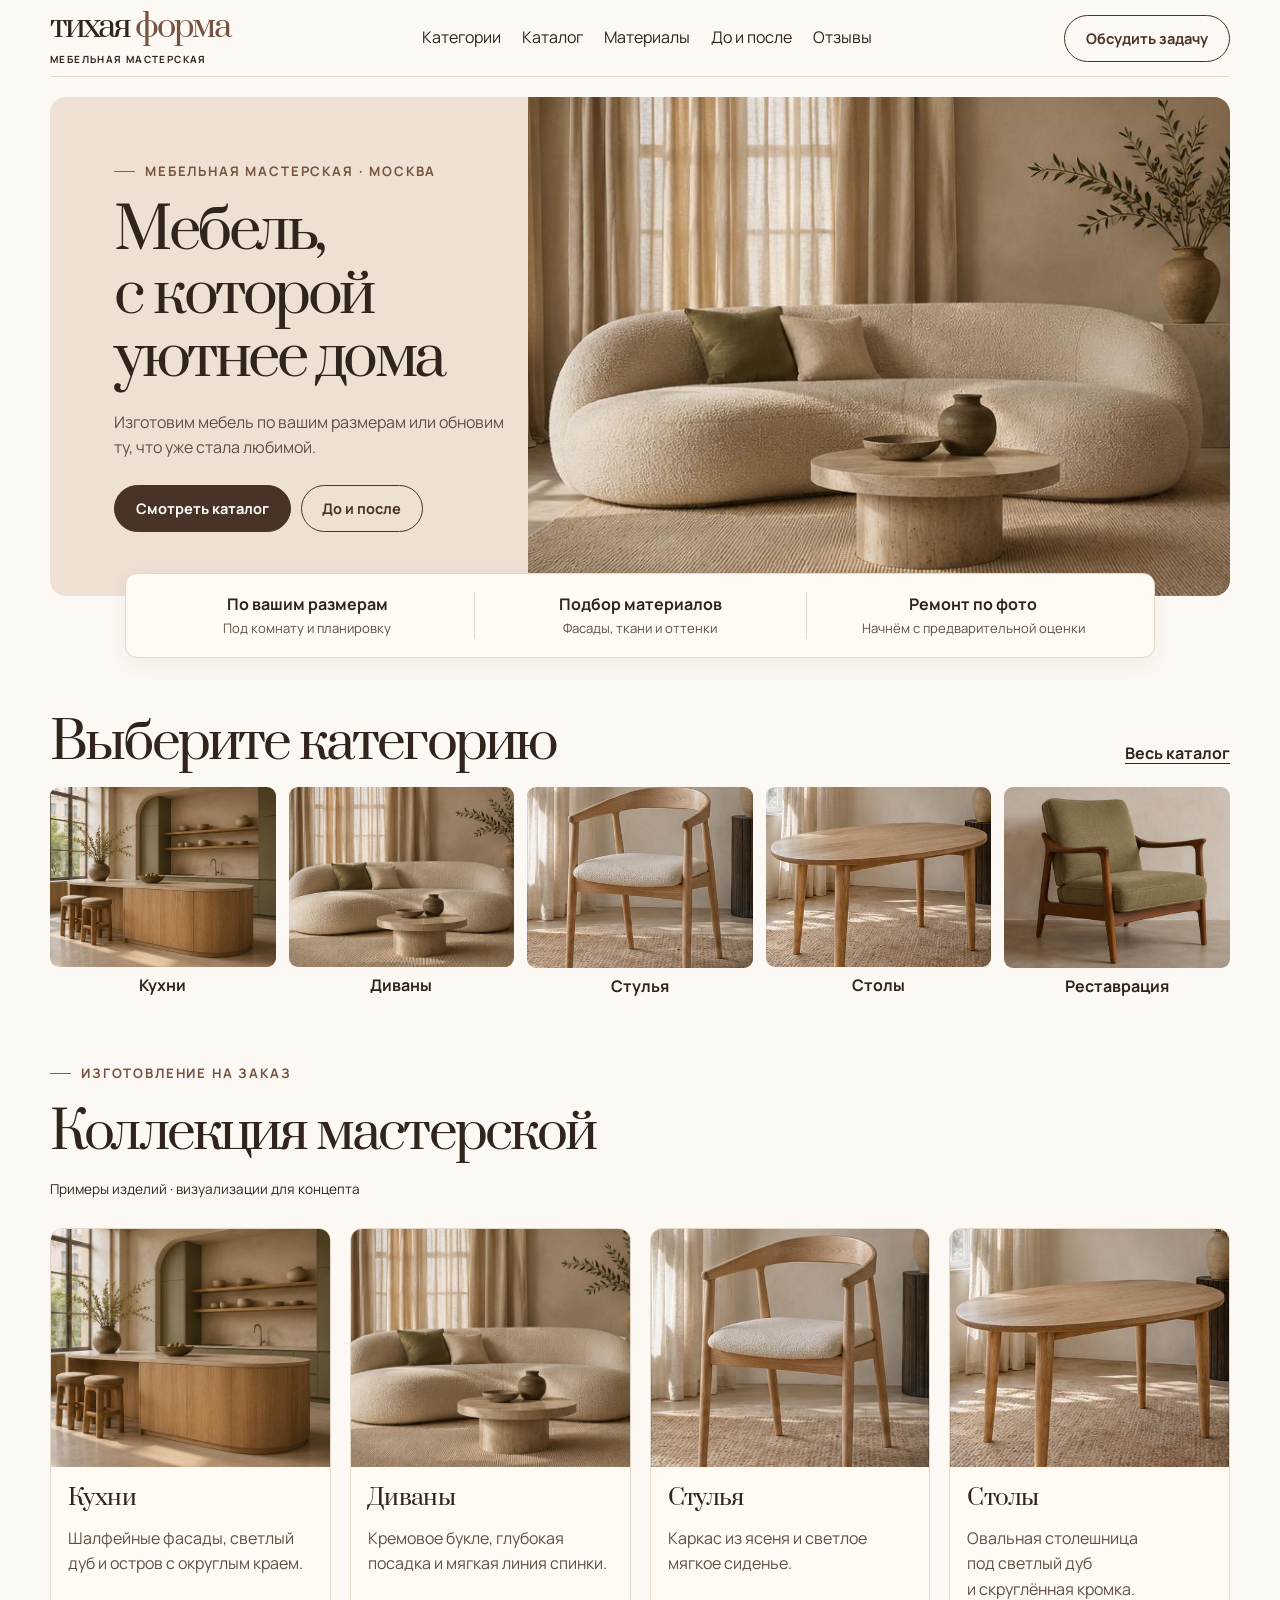
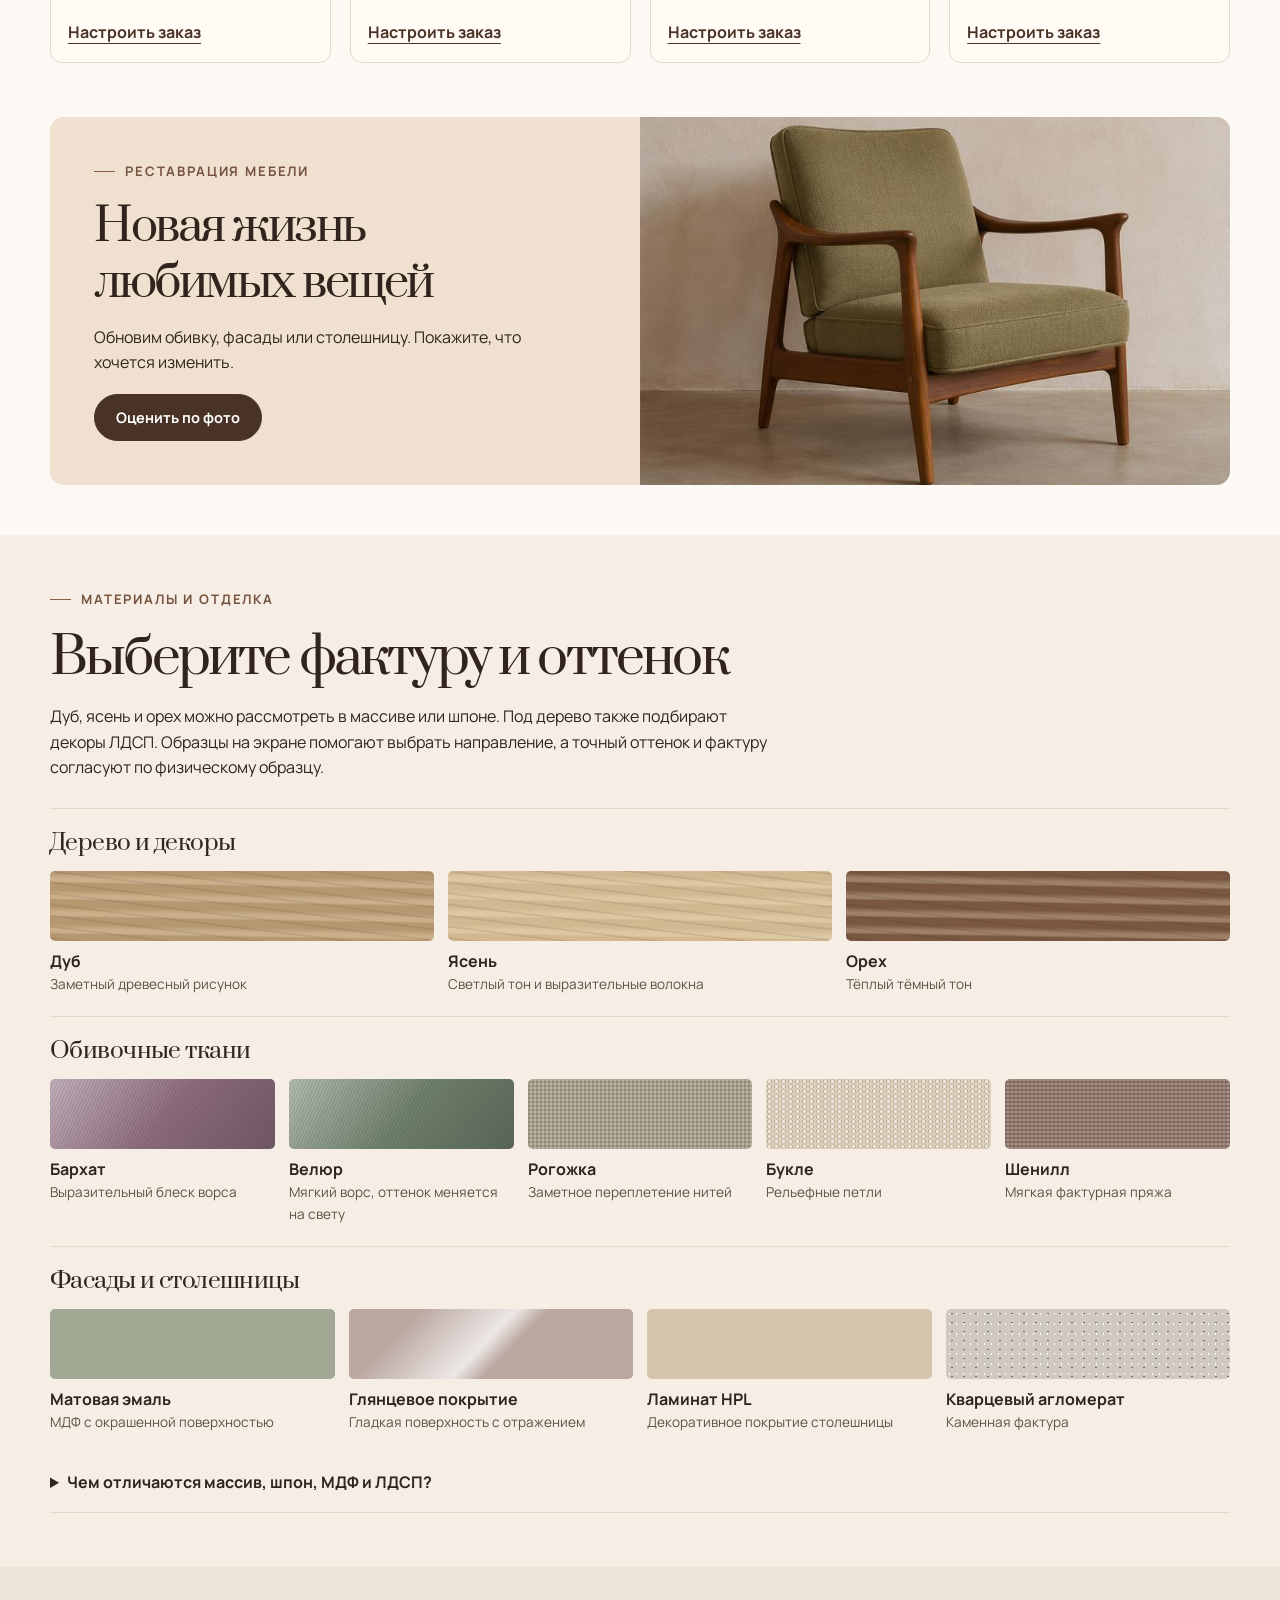
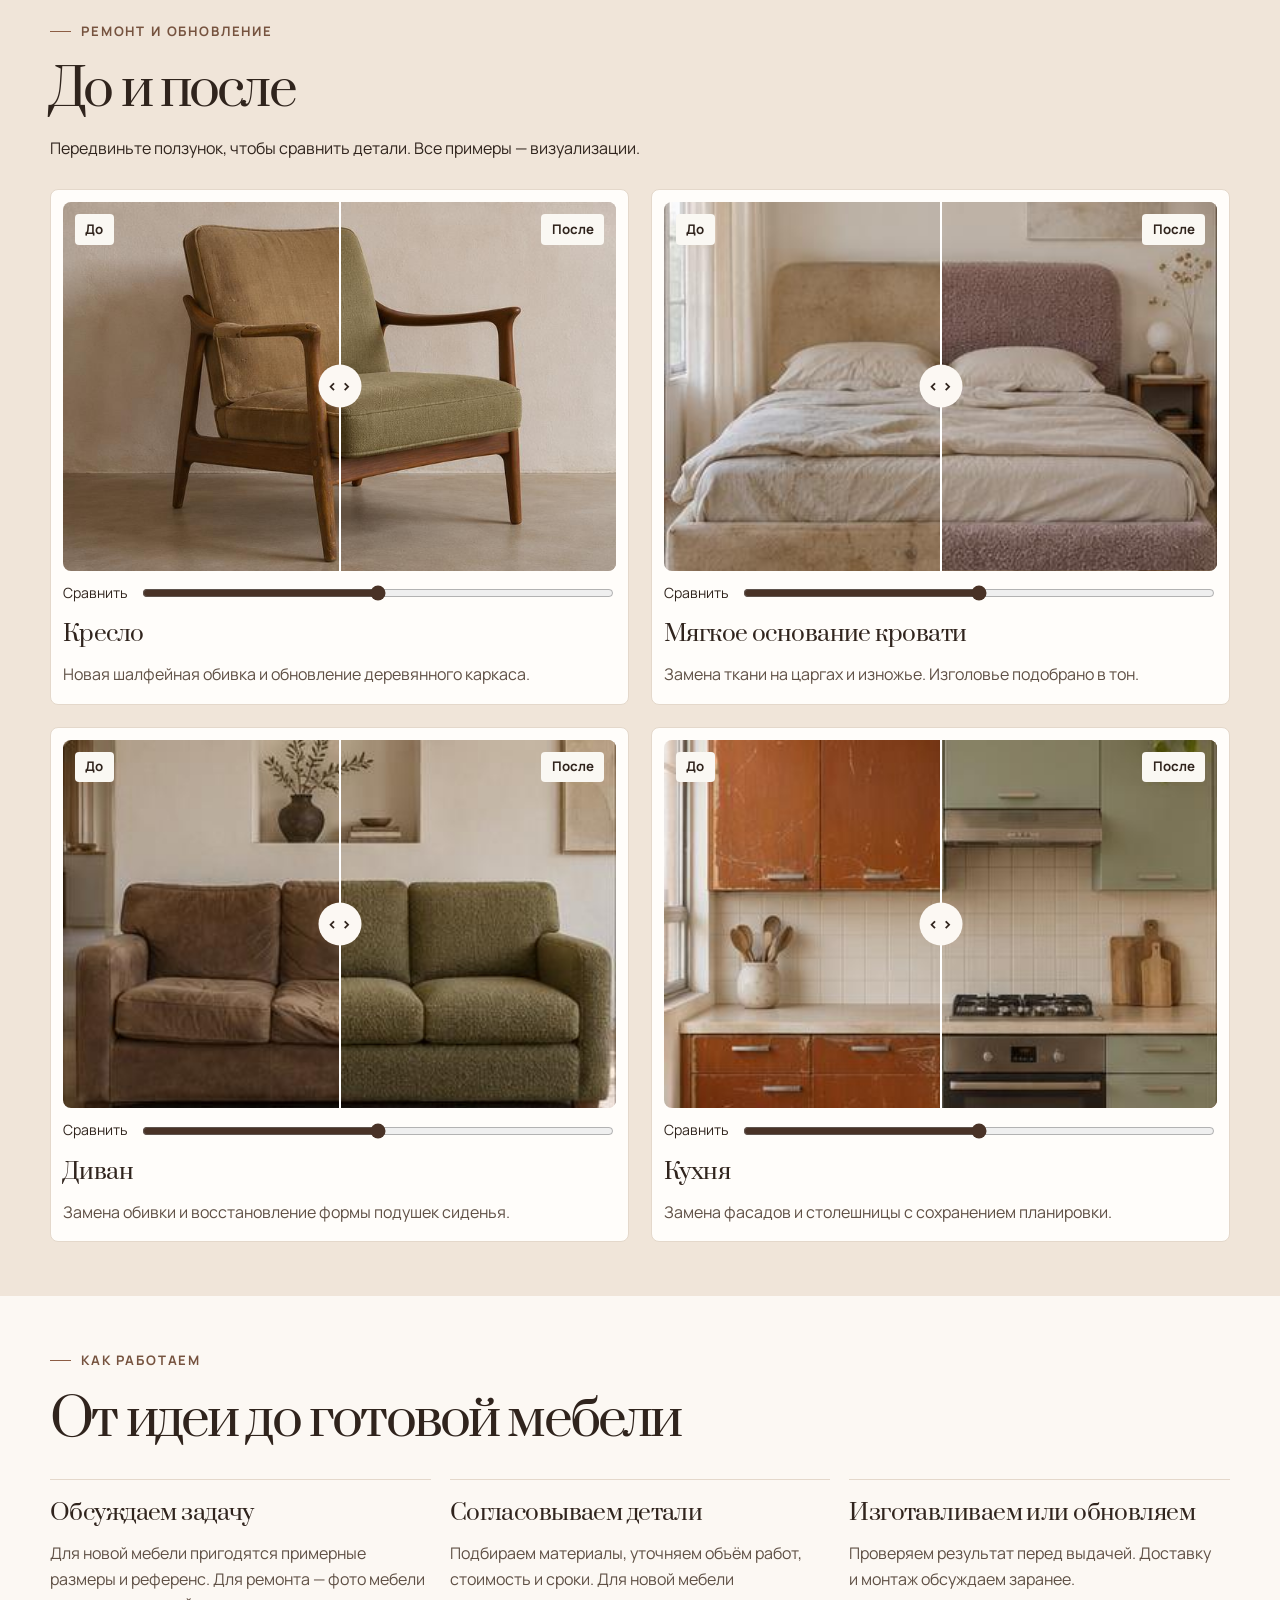
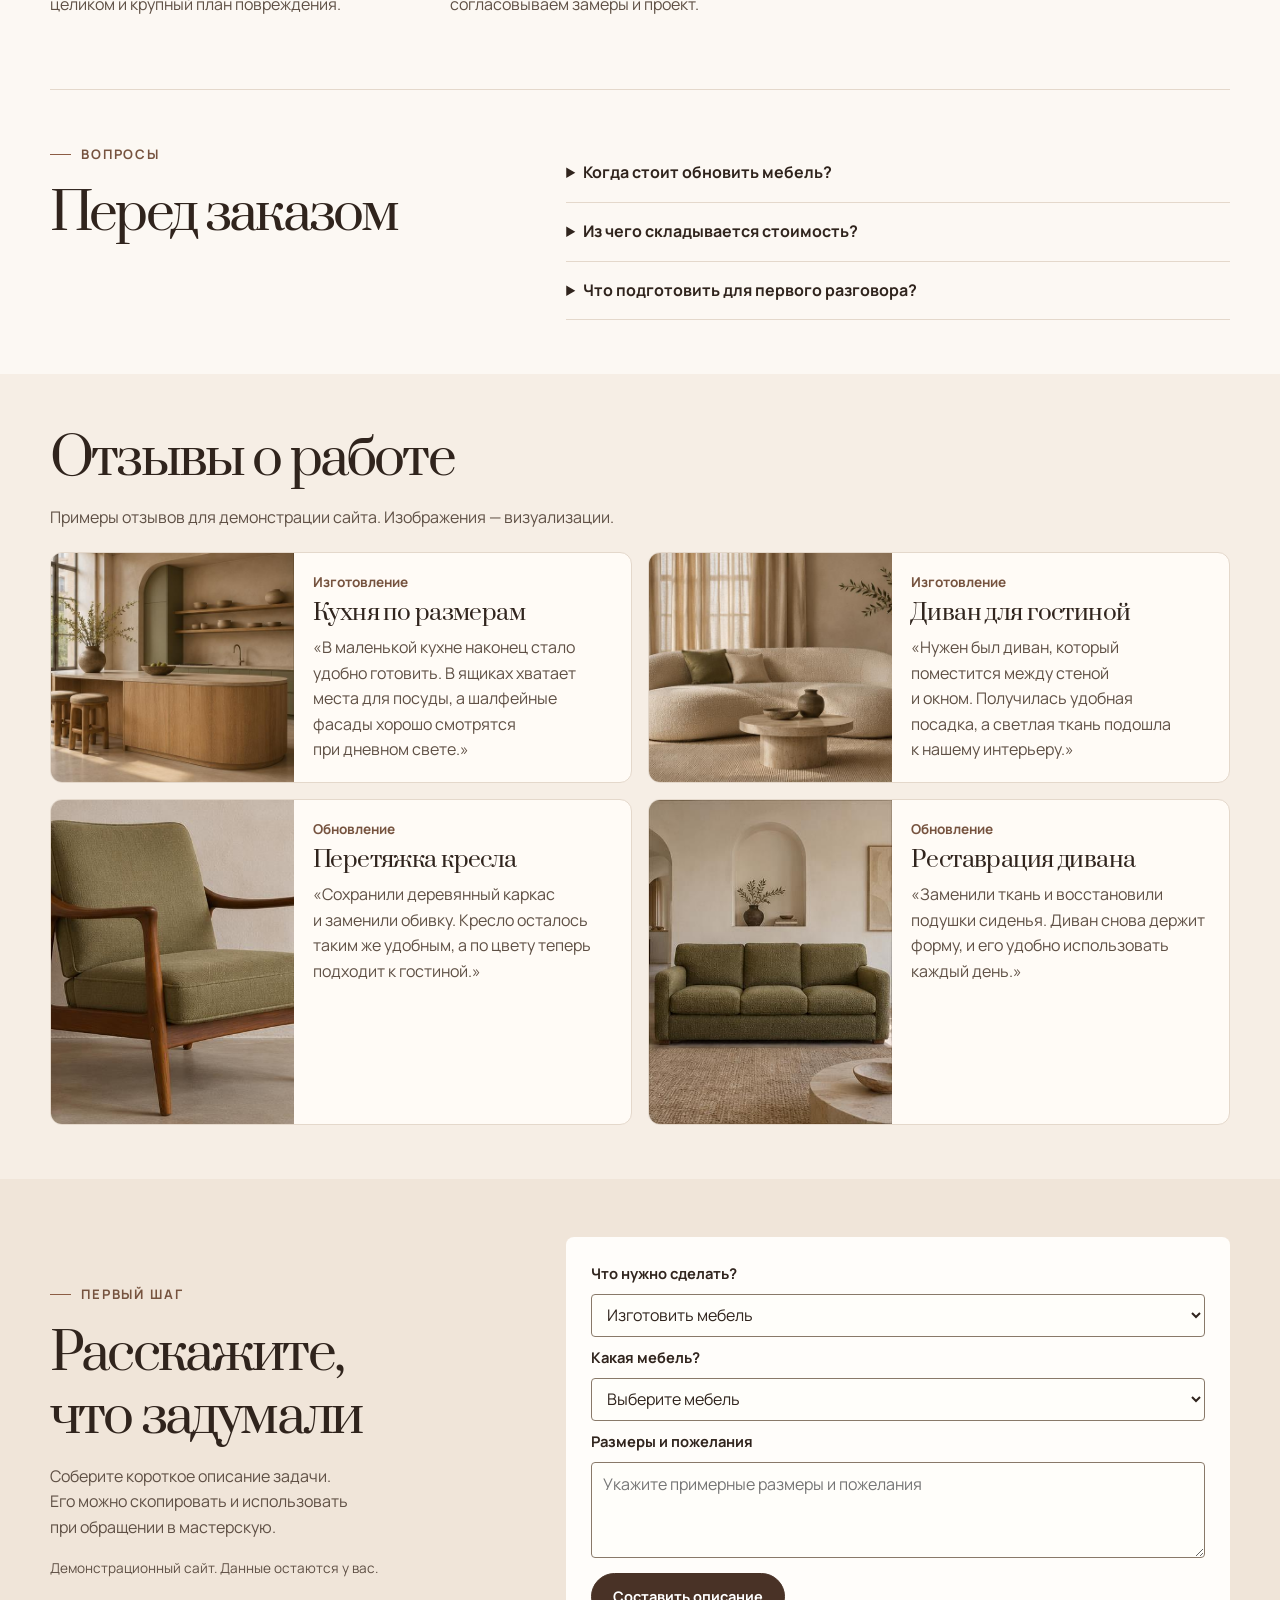
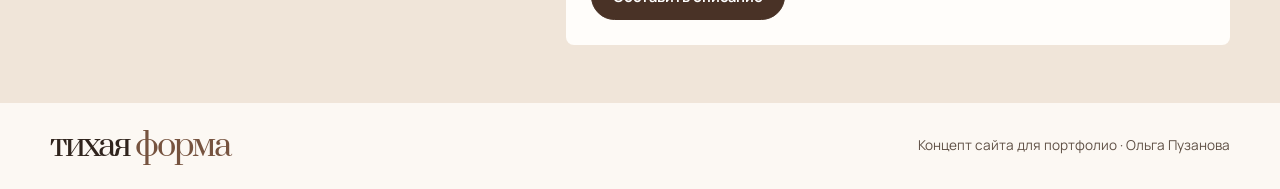
==== tihaya-forma/index.html @ bf354a02 "Добавить сайт «Тихая форма» в портфолио" ====
<!doctype html>
<html lang="ru">
<head><meta charset="utf-8"><meta name="viewport" content="width=device-width,initial-scale=1"><meta name="description" content="Тихая форма — концепт сайта московской мебельной мастерской. Кухни, шкафы и диваны на заказ, ремонт и перетяжка мебели."><title>Тихая форма — каталог мастерской</title><link rel="preconnect" href="https://fonts.googleapis.com"><link rel="preconnect" href="https://fonts.gstatic.com" crossorigin><link href="https://fonts.googleapis.com/css2?family=Manrope:wght@400;500;600;700&family=Prata&display=swap" rel="stylesheet"><style>*{box-sizing:border-box} :root{color-scheme:light;--ink:#252d25;--sub:#50584d;--paper:#faf8f3;--green:#3b513e;--line:#d9dcd2;--serif:Prata,Georgia,serif}html{scroll-behavior:smooth}body{margin:0;background:var(--paper);color:var(--ink);font:16px/1.65 Manrope,Arial,sans-serif}a{color:inherit}p{margin:0 0 1.1rem}h1,h2,h3{margin:0 0 .85rem;font-weight:400;font-family:var(--serif);line-height:1.24}h1{font-size:clamp(2.6rem,5.1vw,5.45rem);letter-spacing:-.07em;line-height:1.12}h1 em{color:#526950;font-style:normal}h2{font-size:clamp(2rem,4vw,3.6rem);letter-spacing:-.055em}h3{font-size:1.42rem;letter-spacing:-.025em}.wrap{width:min(1320px,calc(100% - 112px));margin-inline:auto}.top{min-height:94px;display:flex;align-items:center;justify-content:space-between;gap:24px;border-bottom:1px solid var(--line)}.brand{text-decoration:none;font:2rem/1 var(--serif);letter-spacing:-.075em;white-space:nowrap}.brand span{color:#67795e;margin-left:.17em}.brand small{display:block;letter-spacing:.15em;font:700 .62rem Manrope,sans-serif;letter-spacing:.14em;margin-top:9px}.top nav{display:flex;gap:clamp(16px,3.1vw,47px)}.top nav a{text-decoration:none}.top nav a:hover,.card-body a:hover{color:#687f64}.btn{display:inline-flex;justify-content:center;align-items:center;padding:.76rem 1.3rem;min-height:47px;border:1px solid var(--green);border-radius:5px;font:700 .91rem Manrope,Arial,sans-serif;text-decoration:none;cursor:pointer;transition:background .2s,color .2s}.btn.primary{background:var(--green);color:white}.btn.primary:hover{background:#2e4131}.btn.outline{background:transparent;color:var(--green)}.btn.outline:hover{background:#e2e9df}.hero{display:grid;grid-template-columns:1fr 1.08fr;align-items:center;gap:36px;padding-block:40px 0}.hero-copy{padding-block:25px}.eyebrow{font-size:.82rem;font-weight:700;text-transform:uppercase;letter-spacing:.14em;color:#4d654e;display:flex;align-items:center;gap:10px;margin-bottom:1.1rem}.eyebrow i{display:inline-block;width:21px;height:1px;background:#668063}.intro{max-width:415px;font-size:1.08rem;color:var(--sub);margin:1.5rem 0 1.8rem}.actions{display:flex;gap:10px;flex-wrap:wrap}.photo{background-size:cover;background-position:center;background-color:#d7d8c9}.kitchen{background-image:url(./photo-1.jpg)}.sofa{background-image:url(./photo-2.jpg)}.before{background-image:url(./photo-3.jpg)}.after{background-image:url(./photo-4.jpg)}.hero-image{min-height:clamp(370px,40vw,550px);border-radius:9px;position:relative;background-position:55% center}.hero-image span{position:absolute;bottom:18px;left:18px;background:#faf8f0;color:#414b3f;padding:.48rem .75rem;border-radius:3px;font-size:.68rem;font-weight:700;letter-spacing:.15em}.hero-image b{padding-inline:.25rem}.section{padding-block:75px}.section-title{margin-bottom:27px}.cards,.steps{display:grid;grid-template-columns:repeat(3,1fr);gap:19px}.cards article{overflow:hidden;border-radius:7px;background:#fffdfa;border:1px solid #e3e3da;display:flex;flex-direction:column}.cards .photo{aspect-ratio:1.65}.card-body{padding:23px;flex:1;display:flex;flex-direction:column}.card-body a{margin-top:auto;color:var(--green);font-weight:700;text-underline-offset:5px}.card-body p,.steps p,.feature p,.faq details p{color:var(--sub)}.showcase{background:#e8ede3}.feature{display:grid;grid-template-columns:.82fr 1.18fr;gap:55px;align-items:center;padding-block:58px}.feature p{max-width:440px}.muted{font-size:.85rem}.comparison{aspect-ratio:1.5;position:relative;overflow:hidden;border-radius:8px;--pos:50%}.comparison .photo{position:absolute;inset:0}.comparison .after{clip-path:inset(0 0 0 var(--pos))}.divider{position:absolute;top:0;bottom:0;left:var(--pos);width:2px;background:#fff;transform:translateX(-50%);pointer-events:none}.divider b{position:absolute;top:50%;left:50%;transform:translate(-50%,-50%);background:var(--paper);border-radius:99px;width:43px;height:43px;display:grid;place-items:center;font-size:1.05rem}.tag{position:absolute;top:12px;border-radius:4px;padding:.3rem .65rem;background:#faf8f3;font-size:.83rem;font-weight:700}.first{left:12px}.last{right:12px}figure{margin:0}figcaption{display:flex;gap:12px;align-items:center;padding-top:.7rem;font-size:.88rem}figcaption input{flex:1;min-width:0;accent-color:var(--green)}.steps article{border-top:1px solid var(--line);padding-top:19px}.faq{border-top:1px solid var(--line);display:grid;grid-template-columns:.82fr 1.18fr;gap:55px}details{border-bottom:1px solid var(--line);padding:1rem 0}summary{cursor:pointer;font-weight:700}details p{margin:.75rem 0 0}.brief{background:#e8ede3}form{background:#fffdfa;border-radius:8px;padding:25px;display:grid;gap:.53rem}form label{display:block;font-size:.92rem;font-weight:700}form input,form select,form textarea{width:100%;font:inherit;border:1px solid #abb6aa;background:#fffefa;color:var(--ink);border-radius:4px;padding:.55rem .7rem}form input[type=file]{padding:.42rem}form textarea{resize:vertical}form button{justify-self:start;margin-top:.4rem}form small{display:block;margin-top:.35rem}.status{margin:0}.status:empty{display:none}footer{display:flex;justify-content:space-between;align-items:center;gap:16px;padding-block:27px}footer p{margin:0;color:var(--sub);font-size:.85rem}:focus-visible{outline:2px solid #344937;outline-offset:4px}
@media(max-width:1050px){.wrap{width:calc(100% - 64px)}.hero{gap:24px}.feature,.faq{gap:32px}.card-body{padding:17px}}@media(max-width:760px){.wrap{width:calc(100% - 36px)}.top{min-height:70px;gap:8px}.top nav{display:none}.brand{font-size:1.7rem}.top .btn{padding:.55rem .7rem;font-size:.79rem}.hero,.feature,.faq{grid-template-columns:1fr;gap:20px}.hero{padding-top:15px}.hero-copy{padding-bottom:0}.hero-image{min-height:0;aspect-ratio:1.34}.section{padding-block:48px}.feature{padding-block:36px}.cards,.steps{grid-template-columns:1fr}.cards .photo{aspect-ratio:1.9}.card-body{padding:19px}footer{align-items:flex-start;flex-direction:column}}@media(prefers-reduced-motion:reduce){html{scroll-behavior:auto}.btn{transition:none}}

 .project-cards{grid-template-columns:repeat(4,minmax(0,1fr))}.project-cards img{display:block;width:100%;aspect-ratio:1.35;object-fit:cover;background:#d7d8c9}.material-band{background:#f0ece4}.material-band .section-title>p:last-child,.review-band .wrap>p:not(.eyebrow){max-width:720px}.material-group{border-top:1px solid var(--line);padding-block:20px}.samples{display:grid;grid-template-columns:repeat(auto-fit,minmax(132px,1fr));gap:14px}.samples strong,.samples small{display:block}.samples small{color:var(--sub);font-size:.85rem}.swatch{display:block;min-height:70px;margin-bottom:8px;border-radius:5px;background-color:var(--sample)}.swatch.wood{background-image:repeating-linear-gradient(7deg,transparent 0 2px,#3e211b22 3px,transparent 5px 11px),repeating-linear-gradient(1deg,transparent 0 7px,#fff2d544 9px 12px,transparent 17px)}.swatch.fabric{background-image:repeating-linear-gradient(115deg,transparent 0 1px,#1112 2px,transparent 3px),linear-gradient(130deg,#fff7,transparent 52%,#2224)}.swatch.fabric.swatch-2,.swatch.fabric.swatch-4{background-image:repeating-linear-gradient(0deg,#fff3 0 2px,transparent 2px 4px),repeating-linear-gradient(90deg,#2223 0 2px,transparent 2px 4px)}.swatch.fabric.swatch-3{background-image:radial-gradient(ellipse at center,#fff8 30%,#65483255 45%,transparent 65%);background-size:7px 5px}.swatch.surface.swatch-1{background-image:linear-gradient(134deg,transparent 20%,#fffb 48%,transparent 57%)}.swatch.surface.swatch-3{background-image:radial-gradient(#726e64 8%,transparent 12%),radial-gradient(#fff 10%,transparent 16%);background-size:12px 9px,7px 10px}.restoration-grid,.review-grid,.options-grid{display:grid;grid-template-columns:repeat(2,minmax(0,1fr));gap:22px}.restoration{background:#fffdfa;border:1px solid var(--line);padding:12px;border-radius:8px}.restoration h3{margin-top:1rem}.restoration p{margin-bottom:.25rem;color:var(--sub)}.comparison img{position:absolute;inset:0;width:100%;height:100%;object-fit:cover;background:none}.review-band{background:#f5efe9}.review-grid article{border-top:1px solid var(--line);padding-top:15px}fieldset{border:1px solid var(--line);border-radius:5px;margin:4px 0;min-width:0}fieldset legend{padding-inline:4px;font-weight:700}.options-grid{gap:.6rem}.options-grid div{min-width:0}.top nav{gap:clamp(10px,1.65vw,24px);flex-wrap:wrap}@media(max-width:1050px){.project-cards{grid-template-columns:repeat(2,minmax(0,1fr))}}@media(max-width:760px){.restoration-grid,.review-grid{grid-template-columns:1fr}.project-cards{gap:10px}.project-cards .card-body{padding:12px}.project-cards h3{font-size:1.18rem}}@media(max-width:440px){.options-grid{grid-template-columns:1fr}}

/* Readability and layout at narrow widths and high zoom. */
body { font-size: 1rem; line-height: 1.6; overflow-wrap: anywhere; }
h1, h2, h3 { text-wrap: balance; }
p { max-inline-size: 67ch; text-wrap: pretty; }
.card-body a { text-decoration-thickness: from-font; }
form input, form select, form textarea { font-size: max(1rem, 16px); min-inline-size: 0; }
form { grid-template-columns: minmax(0, 1fr); }
figcaption input { font-variant-numeric: tabular-nums; }
.eyebrow i { flex: 0 0 21px; }
@media (max-width: 760px) {
  .top { flex-wrap: wrap; padding-block: 12px; }
  .top nav { display: flex; order: 1; width: 100%; column-gap: 16px; row-gap: 3px; }
  .top nav a { padding-block: 4px; }
  h1 { font-size: clamp(2.15rem, 7.6vw, 2.6rem); }
}
@media (max-width: 400px) {
  .project-cards { grid-template-columns: minmax(0, 1fr); }
}
@media (prefers-reduced-motion: reduce) {
  html { scroll-behavior: auto; }
  .btn { transition: none; }
}

.showroom{--ink:#30241d;--sub:#5f5045;--paper:#fcf8f3;--green:#493226;--line:#e4d8cb}
.showroom .wrap{width:min(1180px,calc(100% - 72px))}
.showroom .top{min-height:77px}
.showroom .brand span,.showroom .eyebrow{color:#76533f}
.showroom .eyebrow i{background:#8c5d44}
.showroom .top nav a:hover,.showroom .card-body a:hover{color:#76533f}
.showroom .btn.primary{border-radius:999px}
.showroom .btn.primary:hover{background:#634434}
.showroom .btn.outline{border-radius:999px}
.showroom .btn.outline:hover{background:#f0e4d7}
.showroom :focus-visible{outline-color:#674635}
.showroom-hero{grid-template-columns:minmax(0,.9fr) minmax(0,1.32fr);gap:0;padding:0;margin-top:20px;background:#eee1d4;border-radius:16px;overflow:hidden}
.showroom-hero .hero-copy{padding:clamp(25px,5vw,68px);padding-right:20px}
.showroom-hero h1{font-size:clamp(2.6rem,4.5vw,4.65rem);letter-spacing:-.06em;line-height:1.11}
.showroom-hero .hero-image{min-height:450px;height:100%;border-radius:0;background-position:center}
.showroom-hero .intro{font-size:1rem;margin-block:1.15rem 1.5rem}
.showroom-perks{position:relative;display:grid;grid-template-columns:repeat(3,minmax(0,1fr));padding:18px 15px;background:#fffaf4;border:1px solid var(--line);border-radius:12px;margin-top:-23px;box-shadow:0 6px 21px #38271e11}
.showroom-perks.wrap{width:min(1030px,calc(100% - 104px))}
.showroom-perks div{text-align:center;padding:0 9px}
.showroom-perks div+div{border-left:1px solid var(--line)}
.showroom-perks strong,.showroom-perks span{display:block}
.showroom-perks span{color:var(--sub);font-size:.82rem}
.showroom .section{padding-block:54px}
.showroom-categories.section{padding-bottom:10px}
.showroom-heading{display:flex;align-items:baseline;justify-content:space-between;gap:12px;flex-wrap:wrap;margin-bottom:12px}
.showroom-heading h2{margin:0}
.showroom-heading a{font-weight:700;text-underline-offset:4px}
.showroom-category-grid{display:grid;grid-template-columns:repeat(5,minmax(0,1fr));gap:13px}
.showroom-category-grid a{display:grid;gap:6px;text-decoration:none;font-weight:700;text-align:center}
.showroom-category-grid img{display:block;width:100%;aspect-ratio:1.25;object-fit:cover;border-radius:9px;background:#e8d8c7}
.showroom-category-grid a:hover span{text-decoration:underline}
.showroom .project-cards article{background:#fffaf4;border-color:var(--line);border-radius:12px;scroll-margin-top:15px}
.showroom .project-cards img{aspect-ratio:1.17}
.showroom .project-cards .card-body{padding:17px}
.showroom-invitation{display:grid;grid-template-columns:1fr 1fr;min-height:245px;background:#efe0d0;border-radius:14px;overflow:hidden;margin-bottom:50px}
.showroom-invitation>div:first-child{padding:clamp(23px,4vw,44px)}
.showroom-invitation h2{font-size:clamp(1.85rem,3.5vw,3rem)}
.invitation-image{position:relative;min-height:215px}
.invitation-image img{position:absolute;inset:0;width:100%;height:100%;object-fit:cover;object-position:center 62%}
.showroom .showcase,.showroom .brief{background:#f0e5d9}
.showroom .material-band,.showroom .review-band{background:#f6eee5}
@media(max-width:900px){.showroom-hero .hero-image{min-height:350px}.showroom .wrap{width:calc(100% - 48px)}.showroom-perks.wrap{width:calc(100% - 70px)}}
@media(max-width:760px){.showroom .wrap{width:calc(100% - 32px)}.showroom-hero,.showroom-invitation{grid-template-columns:1fr}.showroom-hero .hero-image{min-height:0;aspect-ratio:1.7}.showroom-hero .hero-copy{padding:24px}.hero-break{display:none}.showroom-perks.wrap{width:calc(100% - 44px);margin-top:12px}.showroom-category-grid{grid-template-columns:repeat(3,minmax(0,1fr));gap:9px}.showroom .section{padding-block:38px}.showroom-categories.section{padding-bottom:5px}}
@media(max-width:420px){.showroom-perks{grid-template-columns:1fr;gap:8px}.showroom-perks div+div{border-left:0;border-top:1px solid var(--line);padding-top:8px}.showroom-hero h1{font-size:2.25rem}.showroom-category-grid{grid-template-columns:repeat(2,minmax(0,1fr))}}
.showroom .review-note{color:var(--sub);margin-bottom:1.3rem}
.showroom .review-grid{grid-template-columns:repeat(2,minmax(0,1fr));gap:16px}
.showroom .review-card{display:grid;grid-template-columns:minmax(105px,.72fr) minmax(0,1fr);overflow:hidden;border:1px solid var(--line);border-radius:12px;background:#fffbf6;padding:0}
.review-card img{width:100%;height:100%;min-height:196px;object-fit:cover}
.review-copy{padding:19px}
.review-copy h3{margin-bottom:.48rem}
.review-copy blockquote{margin:0;color:var(--sub);text-wrap:pretty}
.review-type{font-size:.85rem;font-weight:700;margin:0 0 .35rem;color:#76533f}
.showroom form :is(input,select,textarea){border-color:#897969}
.showroom .tag{color:#30241d}
@media(max-width:900px){.showroom .review-card{grid-template-columns:minmax(0,1fr)}.review-card img{height:auto;min-height:0;aspect-ratio:1.7}}
@media(max-width:600px){.showroom .review-grid{grid-template-columns:minmax(0,1fr)}}
</style></head>
<body class="showroom">
<header class="wrap top"><a href="#" class="brand">тихая<span>форма</span><small>МЕБЕЛЬНАЯ МАСТЕРСКАЯ</small></a><nav aria-label="Основное меню"><a href="#services">Категории</a><a href="#projects">Каталог</a><a href="#materials">Материалы</a><a href="#works">До и после</a><a href="#reviews">Отзывы</a></nav><a class="btn outline" href="#brief">Обсудить задачу</a></header>
<main>
<section class="hero wrap showroom-hero"><div class="hero-copy"><p class="eyebrow"><i></i> Мебельная мастерская · Москва</p><h1>Мебель, с которой<br class="hero-break"> уютнее дома</h1><p class="intro">Изготовим мебель по вашим размерам или обновим ту, что уже стала любимой.</p><div class="actions"><a class="btn primary" href="#projects">Смотреть каталог</a><a class="btn outline" href="#works">До и после</a></div></div><div class="hero-image photo sofa" role="img" aria-label="Гостиная с кремовым диваном"></div></section>
<div class="wrap showroom-perks" aria-label="Услуги мастерской"><div><strong>По вашим размерам</strong><span>Под комнату и планировку</span></div><div><strong>Подбор материалов</strong><span>Фасады, ткани и оттенки</span></div><div><strong>Ремонт по фото</strong><span>Начнём с предварительной оценки</span></div></div><section class="wrap showroom-categories section" id="services"><div class="showroom-heading"><h2>Выберите категорию</h2><a href="#projects">Весь каталог</a></div><div class="showroom-category-grid"><a href="#project-kitchen"><img src="./photo-1.jpg" alt="" loading="lazy"><span>Кухни</span></a><a href="#project-sofa"><img src="./photo-2.jpg" alt="" loading="lazy"><span>Диваны</span></a><a href="#project-chair"><img src="./photo-5.jpg" alt="" loading="lazy"><span>Стулья</span></a><a href="#project-table"><img src="./photo-6.jpg" alt="" loading="lazy"><span>Столы</span></a><a href="#works"><img src="./photo-4.jpg" alt="" loading="lazy"><span>Реставрация</span></a></div></section>
<section class="wrap section" id="projects"><div class="section-title"><p class="eyebrow"><i></i> Изготовление на заказ</p><h2>Коллекция мастерской</h2><p class="muted">Примеры изделий · визуализации для концепта</p></div><div class="cards project-cards"><article id="project-kitchen"><img src="./photo-1.jpg" alt="Кухни на заказ" loading="lazy"><div class="card-body"><h3>Кухни</h3><p>Шалфейные фасады, светлый дуб и остров с округлым краем.</p><a href="#brief" data-choice="new" data-item="Кухня">Настроить заказ</a></div></article><article id="project-sofa"><img src="./photo-2.jpg" alt="Диваны на заказ" loading="lazy"><div class="card-body"><h3>Диваны</h3><p>Кремовое букле, глубокая посадка и мягкая линия спинки.</p><a href="#brief" data-choice="new" data-item="Диван">Настроить заказ</a></div></article><article id="project-chair"><img src="./photo-5.jpg" alt="Стулья на заказ" loading="lazy"><div class="card-body"><h3>Стулья</h3><p>Каркас из ясеня и светлое мягкое сиденье.</p><a href="#brief" data-choice="new" data-item="Стул">Настроить заказ</a></div></article><article id="project-table"><img src="./photo-6.jpg" alt="Столы на заказ" loading="lazy"><div class="card-body"><h3>Столы</h3><p>Овальная столешница под светлый дуб и скруглённая кромка.</p><a href="#brief" data-choice="new" data-item="Стол">Настроить заказ</a></div></article></div></section><section class="wrap showroom-invitation"><div><p class="eyebrow"><i></i> Реставрация мебели</p><h2>Новая жизнь любимых вещей</h2><p>Обновим обивку, фасады или столешницу. Покажите, что хочется изменить.</p><a class="btn primary" href="#brief" data-choice="repair">Оценить по фото</a></div><div class="invitation-image"><img src="./photo-4.jpg" alt="Кресло после перетяжки" loading="lazy"></div></section><section class="material-band" id="materials"><div class="wrap section"><div class="section-title"><p class="eyebrow"><i></i> Материалы и отделка</p><h2>Выберите фактуру и оттенок</h2><p>Дуб, ясень и орех можно рассмотреть в массиве или шпоне. Под дерево также подбирают декоры ЛДСП. Образцы на экране помогают выбрать направление, а точный оттенок и фактуру согласуют по физическому образцу.</p></div><div class="material-group"><h3>Дерево и декоры</h3><div class="samples"><div><span class="swatch wood swatch-0" style="--sample:#b69870" aria-hidden="true"></span><strong>Дуб</strong><small>Заметный древесный рисунок</small></div><div><span class="swatch wood swatch-1" style="--sample:#d1b890" aria-hidden="true"></span><strong>Ясень</strong><small>Светлый тон и выразительные волокна</small></div><div><span class="swatch wood swatch-2" style="--sample:#795741" aria-hidden="true"></span><strong>Орех</strong><small>Тёплый тёмный тон</small></div></div></div><div class="material-group"><h3>Обивочные ткани</h3><div class="samples"><div><span class="swatch fabric swatch-0" style="--sample:#8e6c7e" aria-hidden="true"></span><strong>Бархат</strong><small>Выразительный блеск ворса</small></div><div><span class="swatch fabric swatch-1" style="--sample:#70816c" aria-hidden="true"></span><strong>Велюр</strong><small>Мягкий ворс, оттенок меняется на свету</small></div><div><span class="swatch fabric swatch-2" style="--sample:#aaa08a" aria-hidden="true"></span><strong>Рогожка</strong><small>Заметное переплетение нитей</small></div><div><span class="swatch fabric swatch-3" style="--sample:#ddd1bc" aria-hidden="true"></span><strong>Букле</strong><small>Рельефные петли</small></div><div><span class="swatch fabric swatch-4" style="--sample:#917568" aria-hidden="true"></span><strong>Шенилл</strong><small>Мягкая фактурная пряжа</small></div></div></div><div class="material-group"><h3>Фасады и столешницы</h3><div class="samples"><div><span class="swatch surface swatch-0" style="--sample:#a1a894" aria-hidden="true"></span><strong>Матовая эмаль</strong><small>МДФ с окрашенной поверхностью</small></div><div><span class="swatch surface swatch-1" style="--sample:#baa7a0" aria-hidden="true"></span><strong>Глянцевое покрытие</strong><small>Гладкая поверхность с отражением</small></div><div><span class="swatch surface swatch-2" style="--sample:#d4c5ad" aria-hidden="true"></span><strong>Ламинат HPL</strong><small>Декоративное покрытие столешницы</small></div><div><span class="swatch surface swatch-3" style="--sample:#d0c9c0" aria-hidden="true"></span><strong>Кварцевый агломерат</strong><small>Каменная фактура</small></div></div></div><details><summary>Чем отличаются массив, шпон, МДФ и ЛДСП?</summary><p><strong>Массив</strong> — натуральная древесина по всей толщине детали. <strong>Шпон</strong> — тонкий слой натуральной древесины на основе, например на МДФ. <strong>МДФ</strong> — плита из спрессованных древесных волокон. <strong>ЛДСП</strong> — ламинированная древесно-стружечная плита. Для кухни отдельно выбирают корпус, фасады, покрытие и столешницу.</p></details></div></section><section class="showcase" id="works"><div class="wrap section"><div class="section-title"><p class="eyebrow"><i></i> Ремонт и обновление</p><h2>До и после</h2><p>Передвиньте ползунок, чтобы сравнить детали. Все примеры — визуализации.</p></div><div class="restoration-grid"><figure class="restoration"><div class="comparison"><img class="before" src="./photo-3.jpg" alt="Кресло до обновления" loading="lazy"><img class="after" src="./photo-4.jpg" alt="Кресло после обновления" loading="lazy"><span class="divider" aria-hidden="true"><b>‹ ›</b></span><span class="tag first">До</span><span class="tag last">После</span></div><figcaption><label for="compare-0">Сравнить</label><input id="compare-0" aria-label="Кресло: сравнить до и после" type="range" min="0" max="100" value="50"></figcaption><h3>Кресло</h3><p>Новая шалфейная обивка и обновление деревянного каркаса.</p></figure><figure class="restoration"><div class="comparison"><img class="before" src="./photo-7.jpg" alt="Мягкое основание кровати до обновления" loading="lazy"><img class="after" src="./photo-8.jpg" alt="Мягкое основание кровати после обновления" loading="lazy"><span class="divider" aria-hidden="true"><b>‹ ›</b></span><span class="tag first">До</span><span class="tag last">После</span></div><figcaption><label for="compare-1">Сравнить</label><input id="compare-1" aria-label="Мягкое основание кровати: сравнить до и после" type="range" min="0" max="100" value="50"></figcaption><h3>Мягкое основание кровати</h3><p>Замена ткани на царгах и изножье. Изголовье подобрано в тон.</p></figure><figure class="restoration"><div class="comparison"><img class="before" src="./photo-9.jpg" alt="Диван до обновления" loading="lazy"><img class="after" src="./photo-10.jpg" alt="Диван после обновления" loading="lazy"><span class="divider" aria-hidden="true"><b>‹ ›</b></span><span class="tag first">До</span><span class="tag last">После</span></div><figcaption><label for="compare-2">Сравнить</label><input id="compare-2" aria-label="Диван: сравнить до и после" type="range" min="0" max="100" value="50"></figcaption><h3>Диван</h3><p>Замена обивки и восстановление формы подушек сиденья.</p></figure><figure class="restoration"><div class="comparison"><img class="before" src="./photo-11.jpg" alt="Кухня до обновления" loading="lazy"><img class="after" src="./photo-12.jpg" alt="Кухня после обновления" loading="lazy"><span class="divider" aria-hidden="true"><b>‹ ›</b></span><span class="tag first">До</span><span class="tag last">После</span></div><figcaption><label for="compare-3">Сравнить</label><input id="compare-3" aria-label="Кухня: сравнить до и после" type="range" min="0" max="100" value="50"></figcaption><h3>Кухня</h3><p>Замена фасадов и столешницы с сохранением планировки.</p></figure></div></div></section>
<section class="wrap section process" id="process"><div class="section-title"><p class="eyebrow"><i></i> Как работаем</p><h2>От идеи до готовой мебели</h2></div><div class="steps"><article><h3>Обсуждаем задачу</h3><p>Для новой мебели пригодятся примерные размеры и референс. Для ремонта — фото мебели целиком и крупный план повреждения.</p></article><article><h3>Согласовываем детали</h3><p>Подбираем материалы, уточняем объём работ, стоимость и сроки. Для новой мебели согласовываем замеры и проект.</p></article><article><h3>Изготавливаем или обновляем</h3><p>Проверяем результат перед выдачей. Доставку и монтаж обсуждаем заранее.</p></article></div></section>
<section class="wrap section faq"><div><p class="eyebrow"><i></i> Вопросы</p><h2>Перед заказом</h2></div><div><details><summary>Когда стоит обновить мебель?</summary><p>Если вам удобны размеры и посадка, а каркас ремонтопригоден, стоит сравнить смету ремонта со стоимостью новой мебели. По фото можно начать оценку, скрытые повреждения уточняются при осмотре.</p></details><details><summary>Из чего складывается стоимость?</summary><p>Для новой мебели важны размеры, материалы, фурнитура и монтаж. Для ремонта — состояние каркаса, выбранная ткань, наполнитель и объём работ.</p></details><details><summary>Что подготовить для первого разговора?</summary><p>Для кухни или шкафа — приблизительные размеры и план помещения, если он есть. Для дивана — размеры и пожелания по посадке. Для ремонта — общий снимок и фото проблемного места.</p></details></div></section>
<section class="review-band" id="reviews" aria-labelledby="review-title"><div class="wrap section"><h2 id="review-title">Отзывы о работе</h2><p class="review-note">Примеры отзывов для демонстрации сайта. Изображения — визуализации.</p><div class="review-grid"><article class="review-card"><img src="./photo-1.jpg" alt="Кухня по размерам" loading="lazy"><div class="review-copy"><p class="review-type">Изготовление</p><h3>Кухня по размерам</h3><blockquote>«В маленькой кухне наконец стало удобно готовить. В ящиках хватает места для посуды, а шалфейные фасады хорошо смотрятся при дневном свете.»</blockquote></div></article><article class="review-card"><img src="./photo-2.jpg" alt="Диван для гостиной" loading="lazy"><div class="review-copy"><p class="review-type">Изготовление</p><h3>Диван для гостиной</h3><blockquote>«Нужен был диван, который поместится между стеной и окном. Получилась удобная посадка, а светлая ткань подошла к нашему интерьеру.»</blockquote></div></article><article class="review-card"><img src="./photo-4.jpg" alt="Перетяжка кресла" loading="lazy"><div class="review-copy"><p class="review-type">Обновление</p><h3>Перетяжка кресла</h3><blockquote>«Сохранили деревянный каркас и заменили обивку. Кресло осталось таким же удобным, а по цвету теперь подходит к гостиной.»</blockquote></div></article><article class="review-card"><img src="./photo-10.jpg" alt="Реставрация дивана" loading="lazy"><div class="review-copy"><p class="review-type">Обновление</p><h3>Реставрация дивана</h3><blockquote>«Заменили ткань и восстановили подушки сиденья. Диван снова держит форму, и его удобно использовать каждый день.»</blockquote></div></article></div></div></section><section class="brief" id="brief"><div class="wrap feature"><div><p class="eyebrow"><i></i> Первый шаг</p><h2>Расскажите, что задумали</h2><p>Соберите короткое описание задачи. Его можно скопировать и использовать при обращении в мастерскую.</p><p class="muted">Демонстрационный сайт. Данные остаются у вас.</p></div><form><label for="kind">Что нужно сделать?</label><select id="kind"><option value="new">Изготовить мебель</option><option value="repair">Обновить или отремонтировать мебель</option></select><label for="item">Какая мебель?</label><select id="item" required></select><fieldset id="options" hidden><legend>Параметры мебели</legend><div class="options-grid"></div></fieldset><label for="task">Размеры и пожелания</label><textarea id="task" required rows="3" maxlength="1000" placeholder="Опишите задачу в нескольких словах"></textarea><div id="photo-field" hidden><label for="photos">Фотографии для оценки</label><input id="photos" type="file" accept="image/*" multiple><small>Добавьте общий вид и фото повреждения. Файлы остаются на устройстве.</small></div><button class="btn primary" type="submit">Составить описание</button><div id="result" hidden><label for="summary">Описание для мастерской</label><textarea id="summary" readonly rows="5"></textarea><button class="btn outline" id="copy" type="button">Скопировать описание</button></div><p class="status" role="status"></p></form></div></section>
</main><footer class="wrap"><a href="#" class="brand">тихая<span>форма</span></a><p>Концепт сайта для портфолио · Ольга Пузанова</p></footer>
<script>function keepShortWords(text) {
  return text.replace(
    /(?<![\p{L}\p{N}_-])(а|и|но|или|в|во|без|для|до|за|из|к|ко|между|на|над|о|об|обо|от|перед|по|под|при|про|с|со|у|через|не|ни)[ \t]+(?=[«„“"(]*[\p{L}\p{N}])/giu,
    '$1\u00a0'
  );
}

for (const figure of document.querySelectorAll('.restoration')) {
  const slider = figure.querySelector('input[type=range]');
  const comparison = figure.querySelector('.comparison');
  slider.addEventListener('input', () => comparison.style.setProperty('--pos', slider.value + '%'));
}
const kind = document.querySelector('#kind');
const item = document.querySelector('#item');
const task = document.querySelector('#task');
const photos = document.querySelector('#photos');
const photoField = document.querySelector('#photo-field');
const form = document.querySelector('form');
const options = document.querySelector('#options');
const grid = options.querySelector('.options-grid');
const result = document.querySelector('#result');
const summary = document.querySelector('#summary');
const statusMessage = document.querySelector('.status');
const items = ['Кухня', 'Шкаф', 'Диван', 'Кресло', 'Кровать', 'Стул', 'Стол', 'Другая мебель'];
const fabrics = ['Бархат', 'Велюр', 'Рогожка', 'Букле', 'Шенилл'];
const colors = ['Молочный', 'Песочный', 'Шалфейный', 'Припылённая роза', 'Терракотовый', 'Графитовый', 'Другой оттенок'];
const woods = ['Дуб', 'Ясень', 'Орех', 'Другой декор'];
const upholstery = [['Обивка', fabrics], ['Цвет обивки', colors]];
const cabinet = [
  ['Корпус', ['ЛДСП', 'Фанера']],
  ['Материал фасадов', ['ЛДСП', 'МДФ в эмали', 'МДФ в плёнке', 'МДФ с пластиком HPL', 'Шпон на основе МДФ', 'Массив дерева']],
  ['Отделка фасадов', ['Матовая', 'Полуматовая', 'Глянцевая', 'Древесная фактура']],
  ['Цвет фасадов', colors.concat(woods)],
  ['Ручки', ['Накладные', 'Интегрированные', 'Профиль', 'Без ручек (нажатие)']],
  ['Петли и направляющие', ['С доводчиками', 'Стандартные']]
];
const topSurface = ['Столешница', ['ЛДСП с покрытием HPL', 'Компакт-ламинат HPL', 'Акриловый камень', 'Кварцевый агломерат', 'Массив дерева']];
const woodFinish = [['Порода дерева или декор', woods], ['Финишное покрытие', ['Масло-воск', 'Матовый лак', 'Тонировка']]];
const custom = {
  'Кухня': [['Планировка', ['Прямая', 'Угловая', 'П-образная', 'С островом']], ...cabinet, topSurface],
  'Шкаф': [...cabinet, ['Двери', ['Распашные', 'Раздвижные']]],
  'Диван': [['Форма', ['Прямой', 'Угловой', 'Модульный']], ...upholstery, ['Посадка', ['Мягкая', 'Средняя', 'Упругая']], ['Механизм', ['Складной для сна', 'Стационарный']]],
  'Кресло': [...upholstery, ['Посадка', ['Мягкая', 'Средняя', 'Упругая']]],
  'Кровать': [['Основание', ['Мягкое с обивкой', 'Деревянное']], ['Подъёмный механизм', ['Нужен', 'Без механизма']]],
  'Стул': [['Каркас', ['Массив дерева', 'Металл']], ...woodFinish, ['Сиденье', ['Мягкое', 'Без обивки']]],
  'Стол': [['Форма столешницы', ['Овальная', 'Круглая', 'Прямоугольная']], topSurface, ...woodFinish]
};
const repair = {
  'Кухня': [['Что обновить?', ['Фасады', 'Столешницу', 'Петли и направляющие', 'Несколько элементов']], ...cabinet.slice(1), topSurface],
  'Шкаф': [['Что обновить?', ['Фасады', 'Фурнитуру', 'Фасады и фурнитуру']], ...cabinet.slice(1)],
  'Кровать': [['Зона ремонта', ['Мягкое основание: царги и изножье', 'Изголовье', 'Основание и изголовье', 'Подъёмный механизм']], ...upholstery],
  'Диван': [['Что обновить?', ['Обивку', 'Наполнитель', 'Каркас или механизм', 'Несколько элементов']], ...upholstery],
  'Кресло': [['Что обновить?', ['Обивку', 'Наполнитель', 'Каркас', 'Несколько элементов']], ...upholstery],
  'Стул': [['Что обновить?', ['Сиденье', 'Каркас', 'Сиденье и каркас']], ...upholstery],
  'Стол': [['Что обновить?', ['Столешницу', 'Опоры', 'Столешницу и опоры']], ...woodFinish]
};
const aliases = {'Кухня или шкаф':'Кухня', 'Диван или мягкая мебель':'Диван'};
item.add(new Option('Выберите мебель', ''));
for (const name of items) item.add(new Option(name, name));
function clearResult() {
  result.hidden = true;
  statusMessage.textContent = '';
}
function field(label, values) {
  const wrapper = document.createElement('div');
  const name = document.createElement('label');
  const select = document.createElement('select');
  select.id = 'parameter-' + grid.children.length;
  select.dataset.label = label;
  name.htmlFor = select.id;
  name.textContent = keepShortWords(label);
  select.add(new Option(keepShortWords('Пока не выбрано'), ''));
  for (const value of values) select.add(new Option(keepShortWords(value), value));
  wrapper.append(name, select);
  grid.append(wrapper);
  return select;
}
function updateForm() {
  const repairing = kind.value === 'repair';
  photoField.hidden = !repairing;
  task.placeholder = keepShortWords(repairing ? 'Что нужно исправить или заменить?' : 'Укажите примерные размеры и пожелания');
  grid.replaceChildren();
  const definitions = (repairing ? repair : custom)[item.value] || [];
  options.hidden = !definitions.length;
  for (const [label, values] of definitions) field(label, values);
  if (!repairing && ['Кровать','Стул'].includes(item.value)) {
    const conditional = Array.from(grid.querySelectorAll('select')).find(select => ['Основание','Сиденье'].includes(select.dataset.label));
    const fabric = upholstery.map(([label, values]) => field(label, values));
    const toggle = () => {
      const show = conditional.value.startsWith('Мягкое');
      for (const select of fabric) {
        select.parentElement.hidden = !show;
        select.disabled = !show;
      }
    };
    conditional.addEventListener('change', toggle);
    toggle();
  }
  clearResult();
}
item.addEventListener('change', updateForm);
kind.addEventListener('change', updateForm);
form.addEventListener('input', clearResult);
for (const link of document.querySelectorAll('[data-choice]')) {
  link.addEventListener('click', () => {
    kind.value = link.dataset.choice;
    item.value = aliases[link.dataset.item] || link.dataset.item || '';
    updateForm();
  });
}
form.addEventListener('submit', event => {
  event.preventDefault();
  if (!task.value.trim()) {
    statusMessage.textContent = keepShortWords('Опишите задачу.');
    return;
  }
  const lines = [kind.selectedOptions[0].text, 'Мебель: ' + item.value];
  for (const select of grid.querySelectorAll('select:not(:disabled)')) {
    if (select.value) lines.push(keepShortWords(select.dataset.label + ': ' + select.value));
  }
  lines.push(keepShortWords('Размеры и пожелания: ') + task.value.trim());
  if (kind.value === 'repair' && photos.files.length) {
    lines.push(keepShortWords('Фото для добавления к сообщению: ') + Array.from(photos.files, file => file.name).join(', '));
  }
  summary.value = lines.join('\n');
  result.hidden = false;
  summary.focus();
  statusMessage.textContent = keepShortWords('Описание готово.');
});
document.querySelector('#copy').addEventListener('click', async () => {
  try {
    await navigator.clipboard.writeText(summary.value);
    statusMessage.textContent = keepShortWords('Описание скопировано.');
  } catch {
    summary.select();
    statusMessage.textContent = keepShortWords('Текст выделен. Скопируйте его через меню или сочетанием Ctrl+C.');
  }
});
updateForm();
</script></body></html>
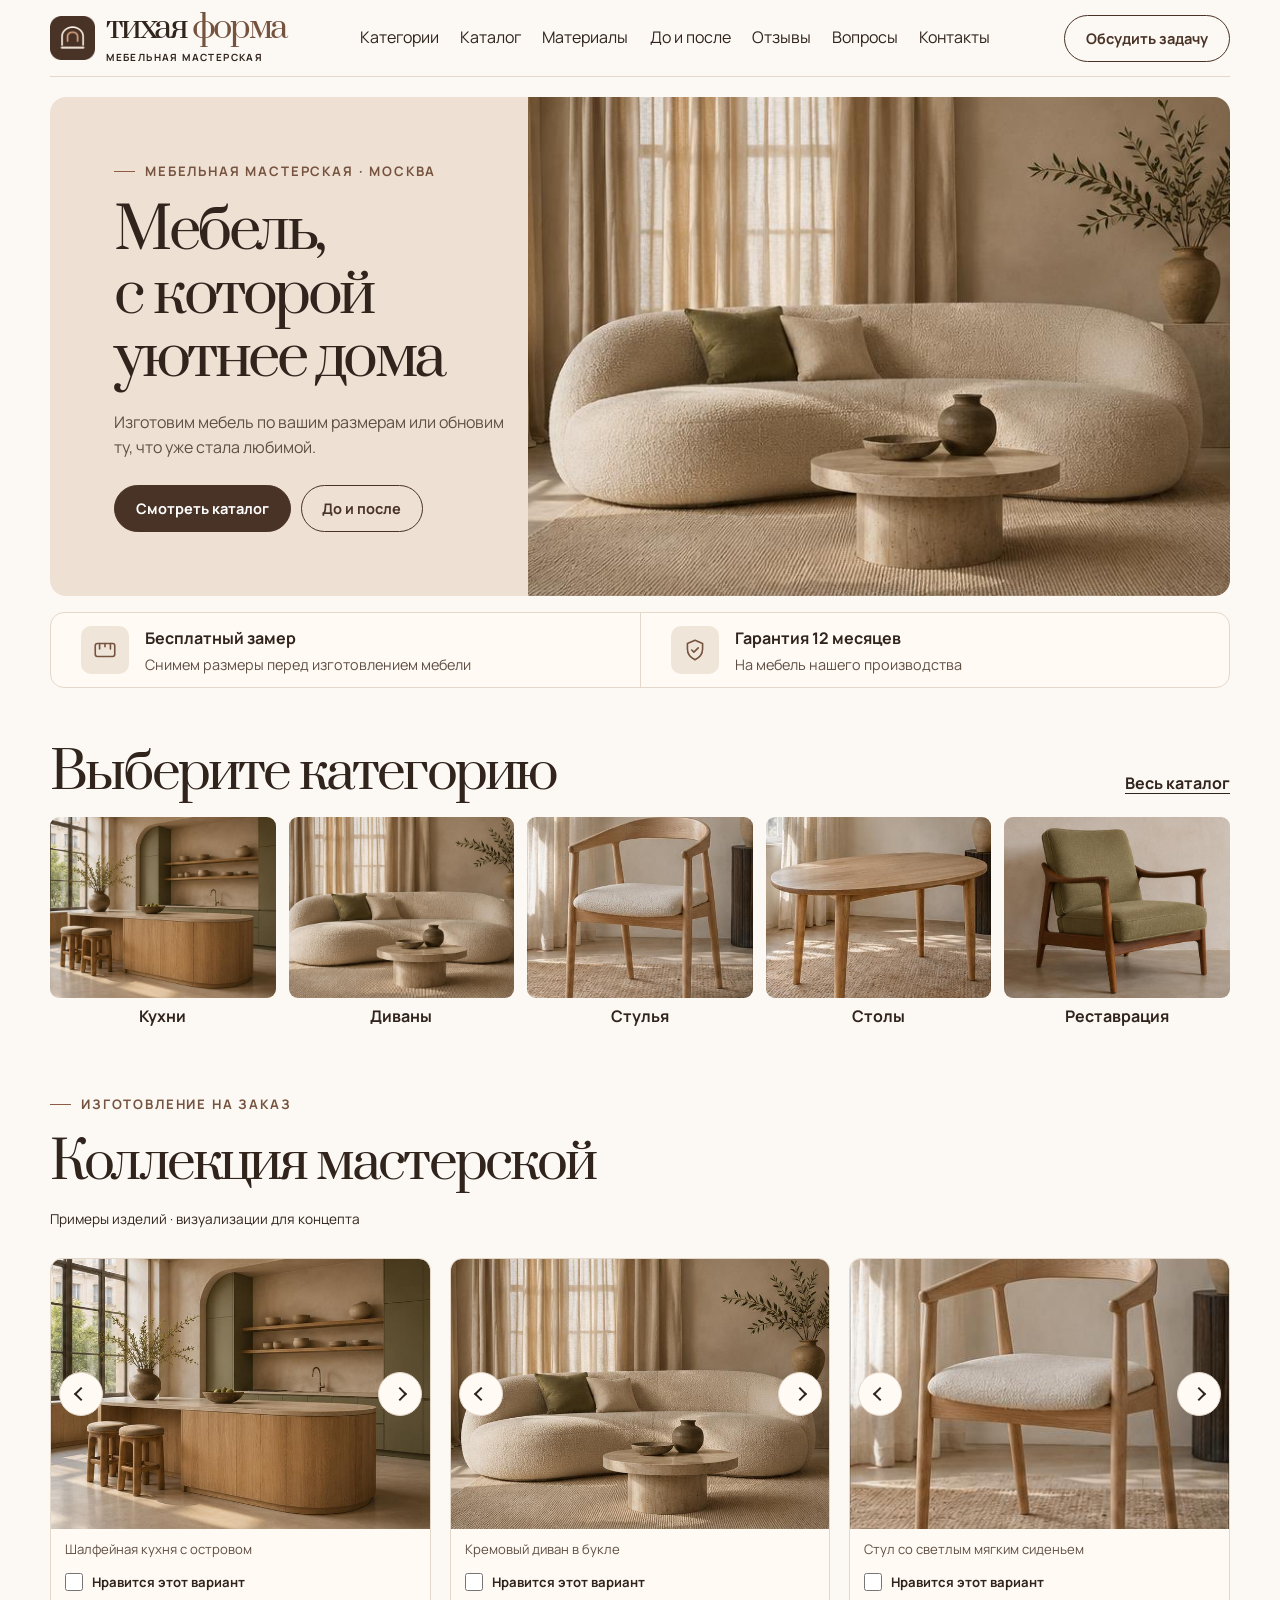
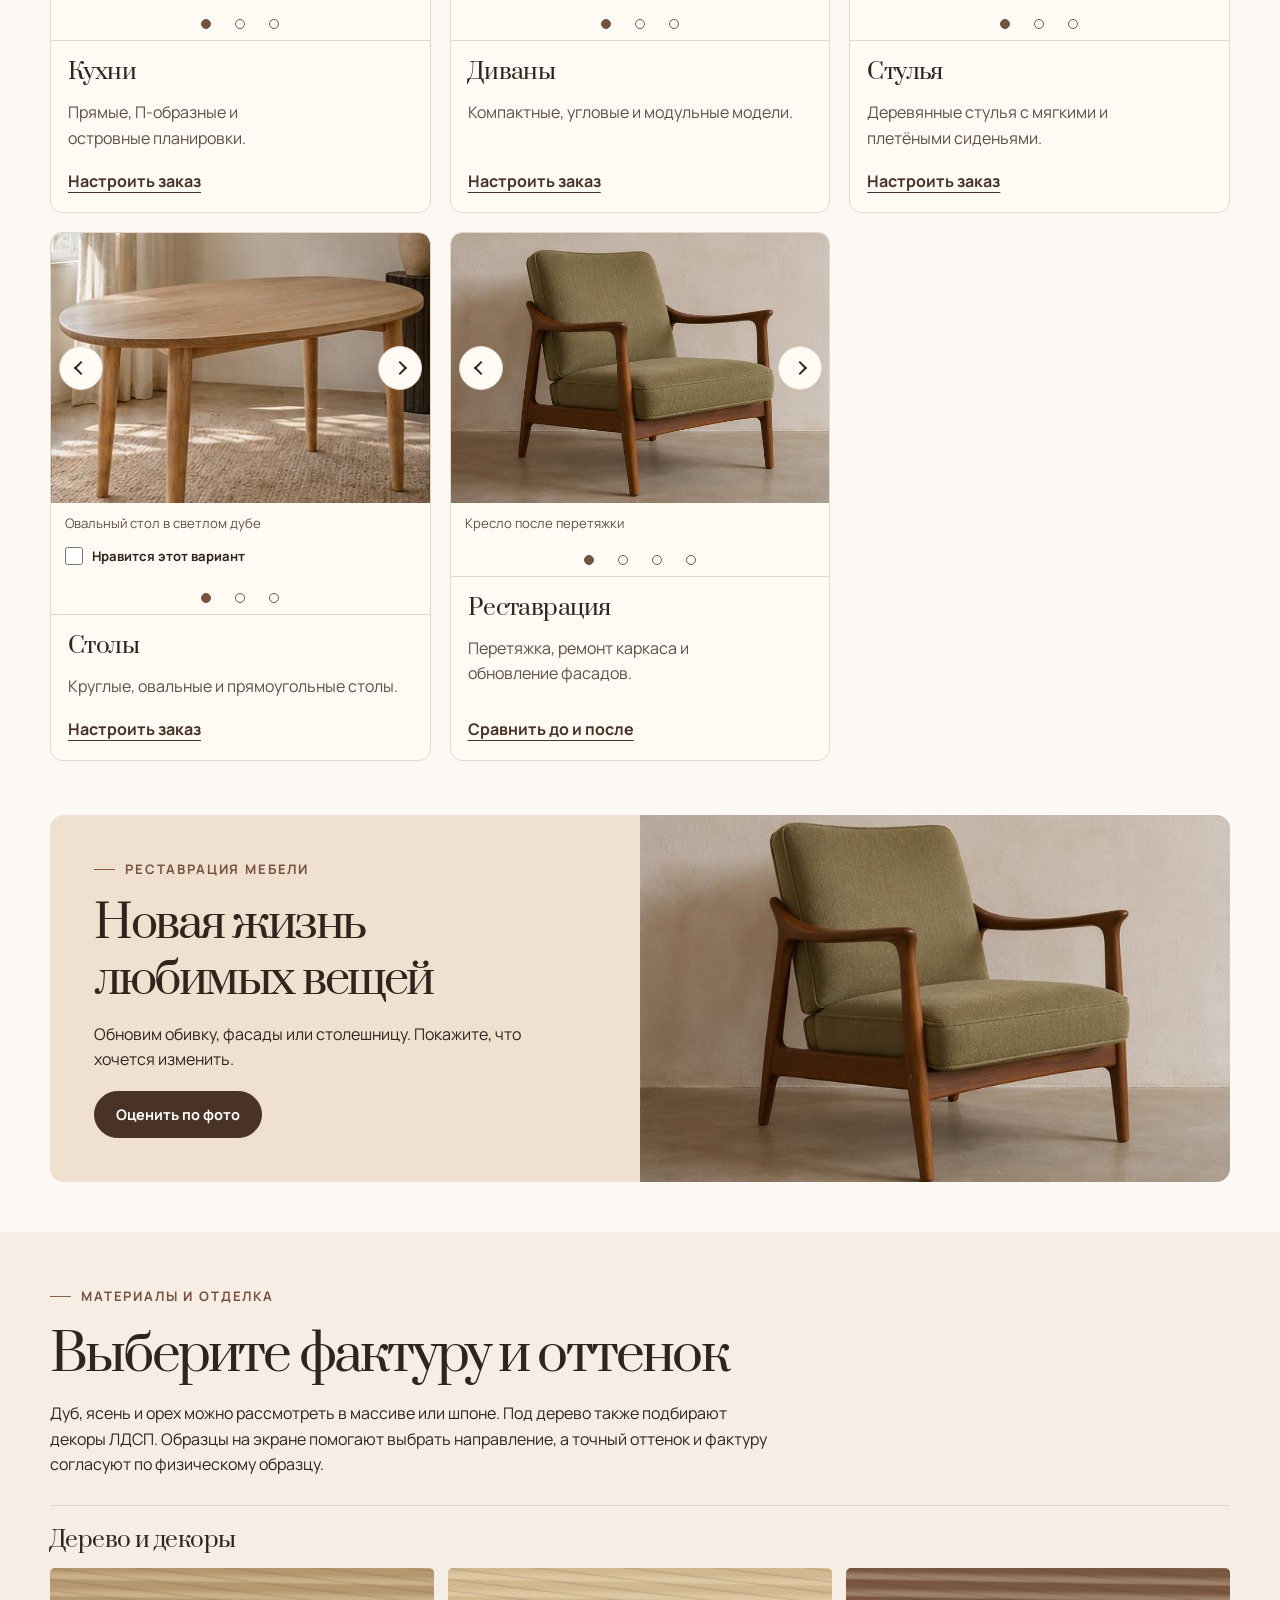
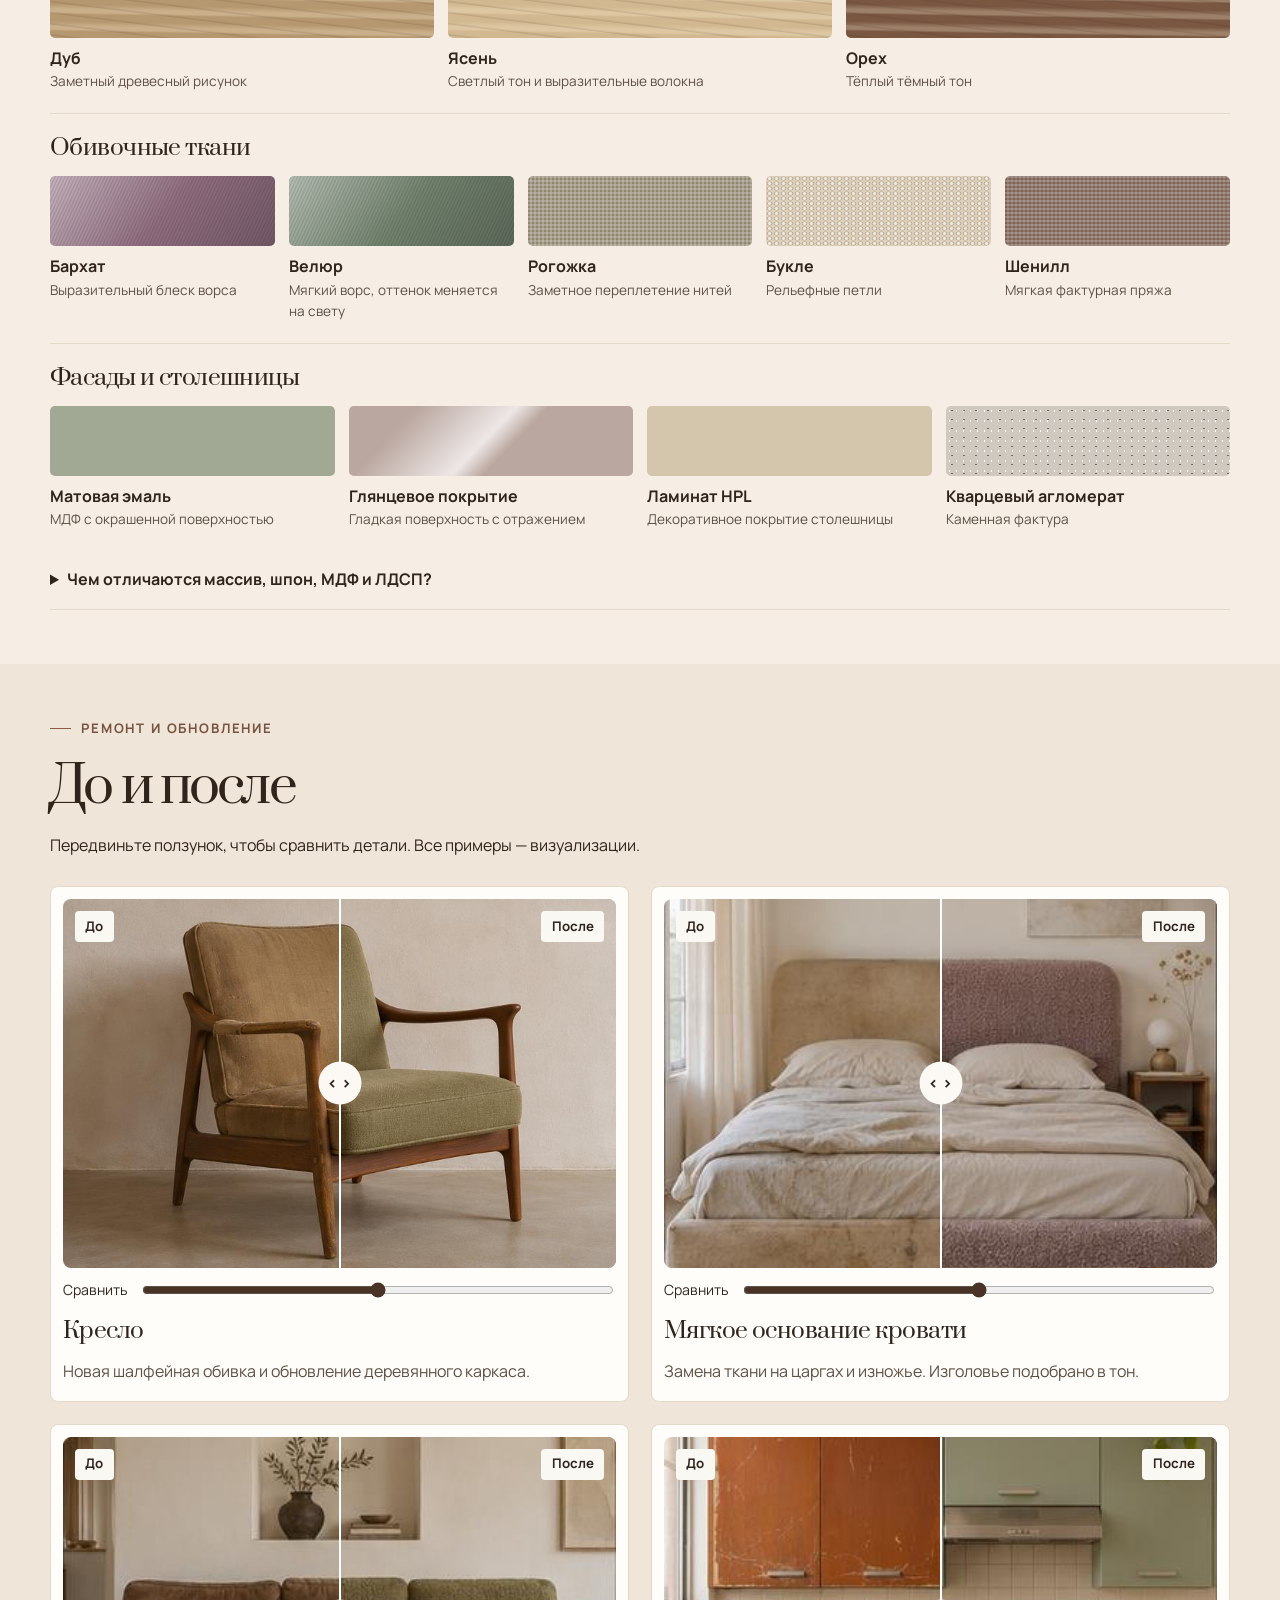
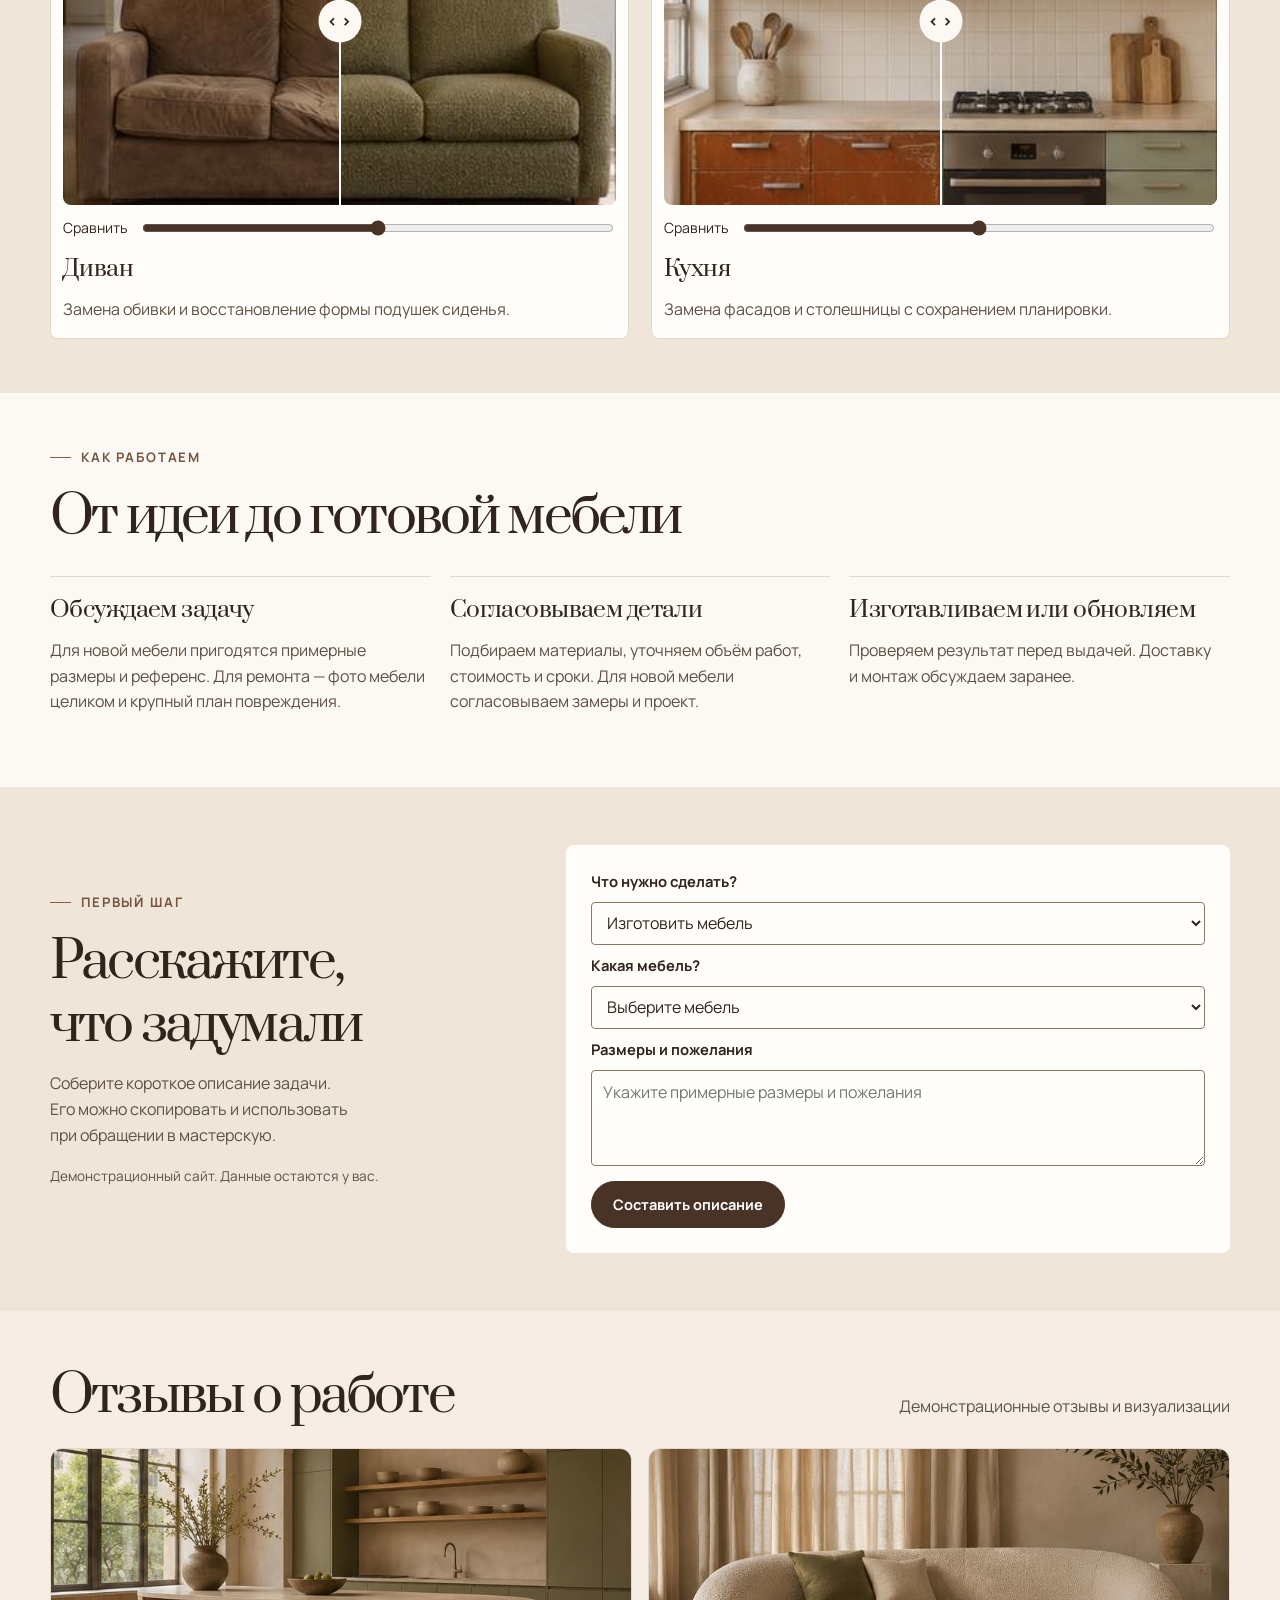
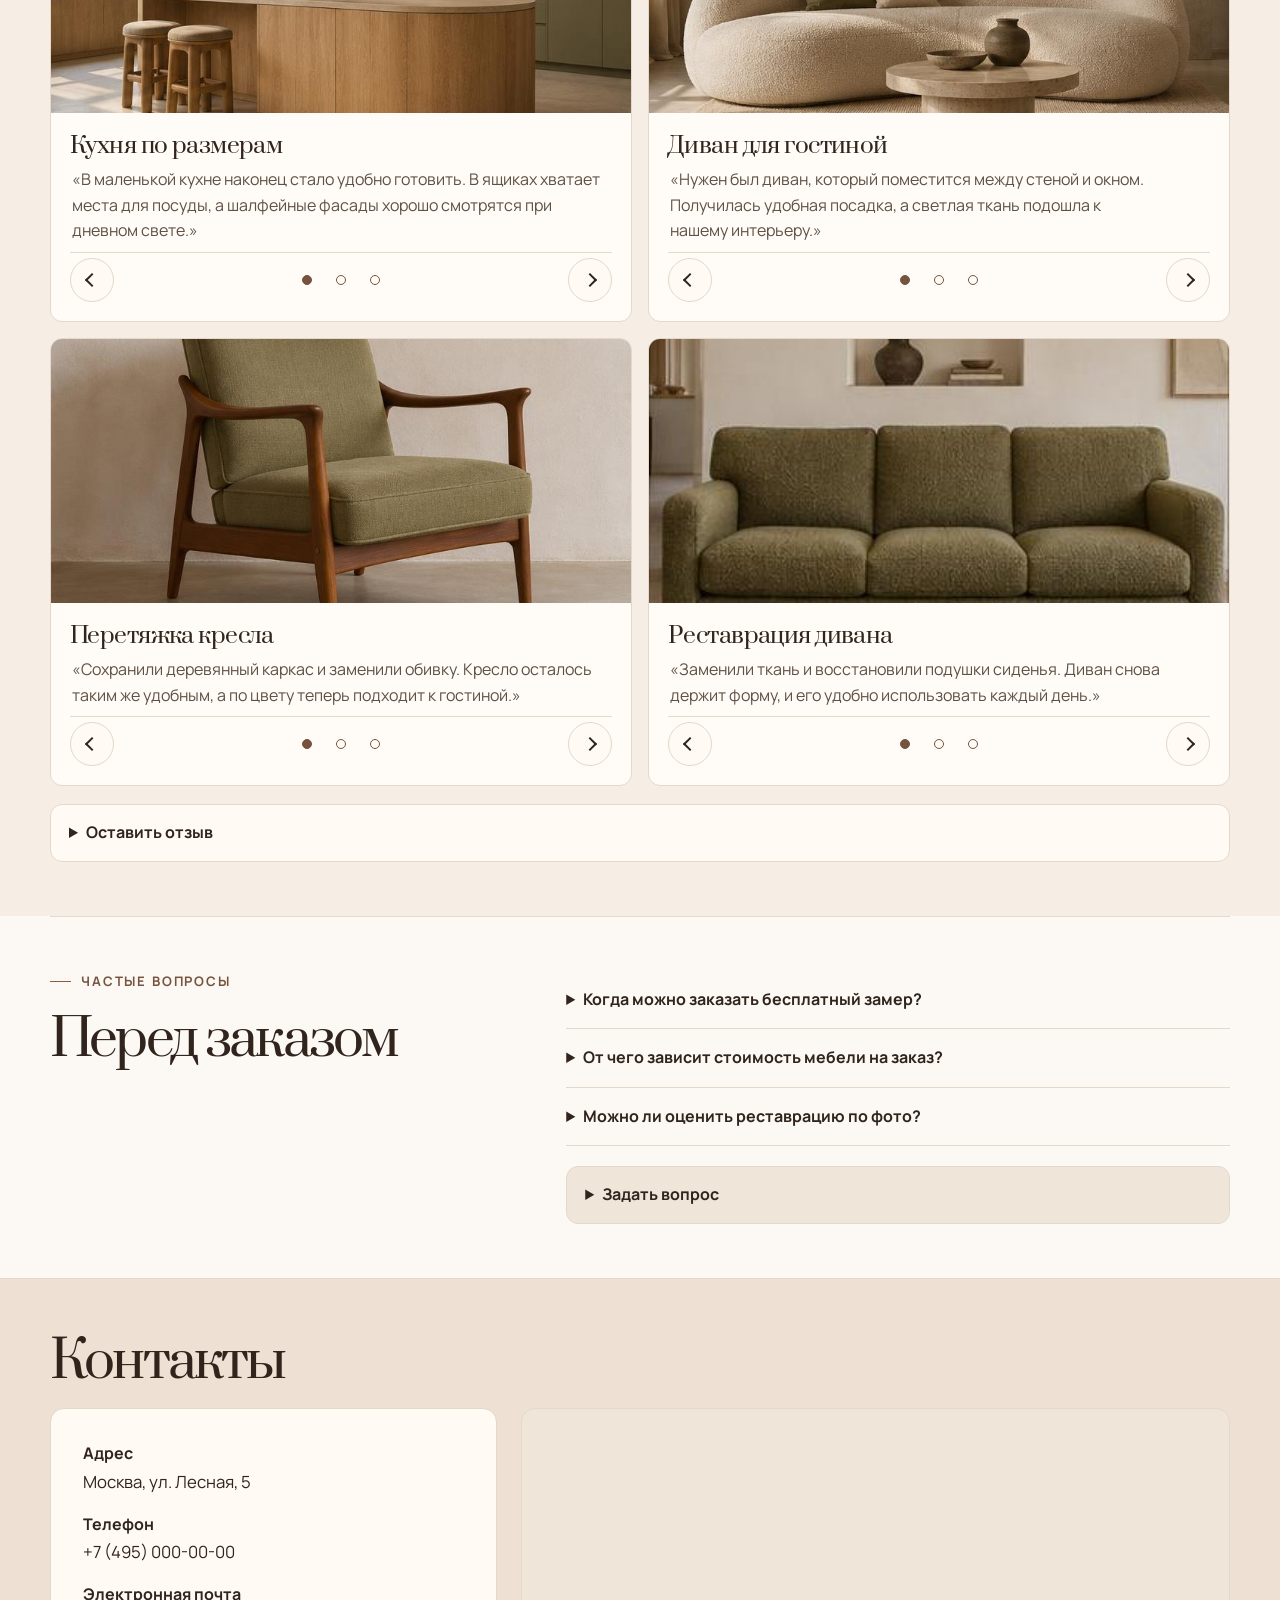
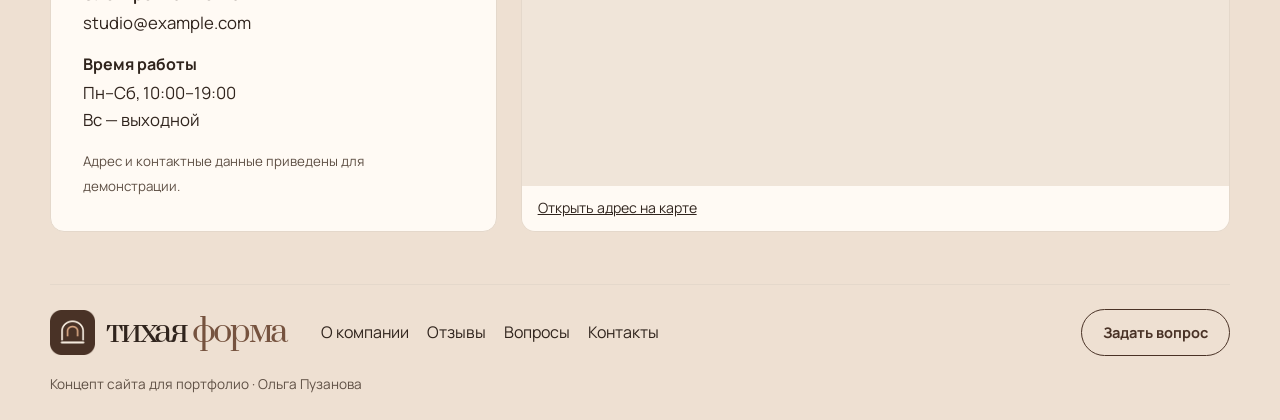
==== commit fce4d2af: "Обновить каталог, отзывы и контакты «Тихой формы»" ====
--- a/tihaya-forma/index.html
+++ b/tihaya-forma/index.html
@@ -1,237 +1,554 @@
-<!doctype html>
-<html lang="ru">
-<head><meta charset="utf-8"><meta name="viewport" content="width=device-width,initial-scale=1"><meta name="description" content="Тихая форма — концепт сайта московской мебельной мастерской. Кухни, шкафы и диваны на заказ, ремонт и перетяжка мебели."><title>Тихая форма — каталог мастерской</title><link rel="preconnect" href="https://fonts.googleapis.com"><link rel="preconnect" href="https://fonts.gstatic.com" crossorigin><link href="https://fonts.googleapis.com/css2?family=Manrope:wght@400;500;600;700&family=Prata&display=swap" rel="stylesheet"><style>*{box-sizing:border-box} :root{color-scheme:light;--ink:#252d25;--sub:#50584d;--paper:#faf8f3;--green:#3b513e;--line:#d9dcd2;--serif:Prata,Georgia,serif}html{scroll-behavior:smooth}body{margin:0;background:var(--paper);color:var(--ink);font:16px/1.65 Manrope,Arial,sans-serif}a{color:inherit}p{margin:0 0 1.1rem}h1,h2,h3{margin:0 0 .85rem;font-weight:400;font-family:var(--serif);line-height:1.24}h1{font-size:clamp(2.6rem,5.1vw,5.45rem);letter-spacing:-.07em;line-height:1.12}h1 em{color:#526950;font-style:normal}h2{font-size:clamp(2rem,4vw,3.6rem);letter-spacing:-.055em}h3{font-size:1.42rem;letter-spacing:-.025em}.wrap{width:min(1320px,calc(100% - 112px));margin-inline:auto}.top{min-height:94px;display:flex;align-items:center;justify-content:space-between;gap:24px;border-bottom:1px solid var(--line)}.brand{text-decoration:none;font:2rem/1 var(--serif);letter-spacing:-.075em;white-space:nowrap}.brand span{color:#67795e;margin-left:.17em}.brand small{display:block;letter-spacing:.15em;font:700 .62rem Manrope,sans-serif;letter-spacing:.14em;margin-top:9px}.top nav{display:flex;gap:clamp(16px,3.1vw,47px)}.top nav a{text-decoration:none}.top nav a:hover,.card-body a:hover{color:#687f64}.btn{display:inline-flex;justify-content:center;align-items:center;padding:.76rem 1.3rem;min-height:47px;border:1px solid var(--green);border-radius:5px;font:700 .91rem Manrope,Arial,sans-serif;text-decoration:none;cursor:pointer;transition:background .2s,color .2s}.btn.primary{background:var(--green);color:white}.btn.primary:hover{background:#2e4131}.btn.outline{background:transparent;color:var(--green)}.btn.outline:hover{background:#e2e9df}.hero{display:grid;grid-template-columns:1fr 1.08fr;align-items:center;gap:36px;padding-block:40px 0}.hero-copy{padding-block:25px}.eyebrow{font-size:.82rem;font-weight:700;text-transform:uppercase;letter-spacing:.14em;color:#4d654e;display:flex;align-items:center;gap:10px;margin-bottom:1.1rem}.eyebrow i{display:inline-block;width:21px;height:1px;background:#668063}.intro{max-width:415px;font-size:1.08rem;color:var(--sub);margin:1.5rem 0 1.8rem}.actions{display:flex;gap:10px;flex-wrap:wrap}.photo{background-size:cover;background-position:center;background-color:#d7d8c9}.kitchen{background-image:url(./photo-1.jpg)}.sofa{background-image:url(./photo-2.jpg)}.before{background-image:url(./photo-3.jpg)}.after{background-image:url(./photo-4.jpg)}.hero-image{min-height:clamp(370px,40vw,550px);border-radius:9px;position:relative;background-position:55% center}.hero-image span{position:absolute;bottom:18px;left:18px;background:#faf8f0;color:#414b3f;padding:.48rem .75rem;border-radius:3px;font-size:.68rem;font-weight:700;letter-spacing:.15em}.hero-image b{padding-inline:.25rem}.section{padding-block:75px}.section-title{margin-bottom:27px}.cards,.steps{display:grid;grid-template-columns:repeat(3,1fr);gap:19px}.cards article{overflow:hidden;border-radius:7px;background:#fffdfa;border:1px solid #e3e3da;display:flex;flex-direction:column}.cards .photo{aspect-ratio:1.65}.card-body{padding:23px;flex:1;display:flex;flex-direction:column}.card-body a{margin-top:auto;color:var(--green);font-weight:700;text-underline-offset:5px}.card-body p,.steps p,.feature p,.faq details p{color:var(--sub)}.showcase{background:#e8ede3}.feature{display:grid;grid-template-columns:.82fr 1.18fr;gap:55px;align-items:center;padding-block:58px}.feature p{max-width:440px}.muted{font-size:.85rem}.comparison{aspect-ratio:1.5;position:relative;overflow:hidden;border-radius:8px;--pos:50%}.comparison .photo{position:absolute;inset:0}.comparison .after{clip-path:inset(0 0 0 var(--pos))}.divider{position:absolute;top:0;bottom:0;left:var(--pos);width:2px;background:#fff;transform:translateX(-50%);pointer-events:none}.divider b{position:absolute;top:50%;left:50%;transform:translate(-50%,-50%);background:var(--paper);border-radius:99px;width:43px;height:43px;display:grid;place-items:center;font-size:1.05rem}.tag{position:absolute;top:12px;border-radius:4px;padding:.3rem .65rem;background:#faf8f3;font-size:.83rem;font-weight:700}.first{left:12px}.last{right:12px}figure{margin:0}figcaption{display:flex;gap:12px;align-items:center;padding-top:.7rem;font-size:.88rem}figcaption input{flex:1;min-width:0;accent-color:var(--green)}.steps article{border-top:1px solid var(--line);padding-top:19px}.faq{border-top:1px solid var(--line);display:grid;grid-template-columns:.82fr 1.18fr;gap:55px}details{border-bottom:1px solid var(--line);padding:1rem 0}summary{cursor:pointer;font-weight:700}details p{margin:.75rem 0 0}.brief{background:#e8ede3}form{background:#fffdfa;border-radius:8px;padding:25px;display:grid;gap:.53rem}form label{display:block;font-size:.92rem;font-weight:700}form input,form select,form textarea{width:100%;font:inherit;border:1px solid #abb6aa;background:#fffefa;color:var(--ink);border-radius:4px;padding:.55rem .7rem}form input[type=file]{padding:.42rem}form textarea{resize:vertical}form button{justify-self:start;margin-top:.4rem}form small{display:block;margin-top:.35rem}.status{margin:0}.status:empty{display:none}footer{display:flex;justify-content:space-between;align-items:center;gap:16px;padding-block:27px}footer p{margin:0;color:var(--sub);font-size:.85rem}:focus-visible{outline:2px solid #344937;outline-offset:4px}
+<!doctype html>
+<html lang="ru">
+<head><meta charset="utf-8"><meta name="viewport" content="width=device-width,initial-scale=1"><meta name="description" content="Тихая форма — концепт сайта московской мебельной мастерской. Кухни, шкафы и диваны на заказ, ремонт и перетяжка мебели."><title>Тихая форма — каталог мастерской</title><link rel="preconnect" href="https://fonts.googleapis.com"><link rel="preconnect" href="https://fonts.gstatic.com" crossorigin><link href="https://fonts.googleapis.com/css2?family=Manrope:wght@400;500;600;700&family=Prata&display=swap" rel="stylesheet"><style>*{box-sizing:border-box} :root{color-scheme:light;--ink:#252d25;--sub:#50584d;--paper:#faf8f3;--green:#3b513e;--line:#d9dcd2;--serif:Prata,Georgia,serif}html{scroll-behavior:smooth}body{margin:0;background:var(--paper);color:var(--ink);font:16px/1.65 Manrope,Arial,sans-serif}a{color:inherit}p{margin:0 0 1.1rem}h1,h2,h3{margin:0 0 .85rem;font-weight:400;font-family:var(--serif);line-height:1.24}h1{font-size:clamp(2.6rem,5.1vw,5.45rem);letter-spacing:-.07em;line-height:1.12}h1 em{color:#526950;font-style:normal}h2{font-size:clamp(2rem,4vw,3.6rem);letter-spacing:-.055em}h3{font-size:1.42rem;letter-spacing:-.025em}.wrap{width:min(1320px,calc(100% - 112px));margin-inline:auto}.top{min-height:94px;display:flex;align-items:center;justify-content:space-between;gap:24px;border-bottom:1px solid var(--line)}.brand{text-decoration:none;font:2rem/1 var(--serif);letter-spacing:-.075em;white-space:nowrap}.brand span{color:#67795e;margin-left:.17em}.brand small{display:block;letter-spacing:.15em;font:700 .62rem Manrope,sans-serif;letter-spacing:.14em;margin-top:9px}.top nav{display:flex;gap:clamp(16px,3.1vw,47px)}.top nav a{text-decoration:none}.top nav a:hover,.card-body a:hover{color:#687f64}.btn{display:inline-flex;justify-content:center;align-items:center;padding:.76rem 1.3rem;min-height:47px;border:1px solid var(--green);border-radius:5px;font:700 .91rem Manrope,Arial,sans-serif;text-decoration:none;cursor:pointer;transition:background .2s,color .2s}.btn.primary{background:var(--green);color:white}.btn.primary:hover{background:#2e4131}.btn.outline{background:transparent;color:var(--green)}.btn.outline:hover{background:#e2e9df}.hero{display:grid;grid-template-columns:1fr 1.08fr;align-items:center;gap:36px;padding-block:40px 0}.hero-copy{padding-block:25px}.eyebrow{font-size:.82rem;font-weight:700;text-transform:uppercase;letter-spacing:.14em;color:#4d654e;display:flex;align-items:center;gap:10px;margin-bottom:1.1rem}.eyebrow i{display:inline-block;width:21px;height:1px;background:#668063}.intro{max-width:415px;font-size:1.08rem;color:var(--sub);margin:1.5rem 0 1.8rem}.actions{display:flex;gap:10px;flex-wrap:wrap}.photo{background-size:cover;background-position:center;background-color:#d7d8c9}.kitchen{background-image:url(./photo-1.jpg)}.sofa{background-image:url(./photo-2.jpg)}.before{background-image:url(./photo-3.jpg)}.after{background-image:url(./photo-4.jpg)}.hero-image{min-height:clamp(370px,40vw,550px);border-radius:9px;position:relative;background-position:55% center}.hero-image span{position:absolute;bottom:18px;left:18px;background:#faf8f0;color:#414b3f;padding:.48rem .75rem;border-radius:3px;font-size:.68rem;font-weight:700;letter-spacing:.15em}.hero-image b{padding-inline:.25rem}.section{padding-block:75px}.section-title{margin-bottom:27px}.cards,.steps{display:grid;grid-template-columns:repeat(3,1fr);gap:19px}.cards article{overflow:hidden;border-radius:7px;background:#fffdfa;border:1px solid #e3e3da;display:flex;flex-direction:column}.cards .photo{aspect-ratio:1.65}.card-body{padding:23px;flex:1;display:flex;flex-direction:column}.card-body a{margin-top:auto;color:var(--green);font-weight:700;text-underline-offset:5px}.card-body p,.steps p,.feature p,.faq details p{color:var(--sub)}.showcase{background:#e8ede3}.feature{display:grid;grid-template-columns:.82fr 1.18fr;gap:55px;align-items:center;padding-block:58px}.feature p{max-width:440px}.muted{font-size:.85rem}.comparison{aspect-ratio:1.5;position:relative;overflow:hidden;border-radius:8px;--pos:50%}.comparison .photo{position:absolute;inset:0}.comparison .after{clip-path:inset(0 0 0 var(--pos))}.divider{position:absolute;top:0;bottom:0;left:var(--pos);width:2px;background:#fff;transform:translateX(-50%);pointer-events:none}.divider b{position:absolute;top:50%;left:50%;transform:translate(-50%,-50%);background:var(--paper);border-radius:99px;width:43px;height:43px;display:grid;place-items:center;font-size:1.05rem}.tag{position:absolute;top:12px;border-radius:4px;padding:.3rem .65rem;background:#faf8f3;font-size:.83rem;font-weight:700}.first{left:12px}.last{right:12px}figure{margin:0}figcaption{display:flex;gap:12px;align-items:center;padding-top:.7rem;font-size:.88rem}figcaption input{flex:1;min-width:0;accent-color:var(--green)}.steps article{border-top:1px solid var(--line);padding-top:19px}.faq{border-top:1px solid var(--line);display:grid;grid-template-columns:.82fr 1.18fr;gap:55px}details{border-bottom:1px solid var(--line);padding:1rem 0}summary{cursor:pointer;font-weight:700}details p{margin:.75rem 0 0}.brief{background:#e8ede3}form{background:#fffdfa;border-radius:8px;padding:25px;display:grid;gap:.53rem}form label{display:block;font-size:.92rem;font-weight:700}form input,form select,form textarea{width:100%;font:inherit;border:1px solid #abb6aa;background:#fffefa;color:var(--ink);border-radius:4px;padding:.55rem .7rem}form input[type=file]{padding:.42rem}form textarea{resize:vertical}form button{justify-self:start;margin-top:.4rem}form small{display:block;margin-top:.35rem}.status{margin:0}.status:empty{display:none}footer{display:flex;justify-content:space-between;align-items:center;gap:16px;padding-block:27px}footer p{margin:0;color:var(--sub);font-size:.85rem}:focus-visible{outline:2px solid #344937;outline-offset:4px}
 @media(max-width:1050px){.wrap{width:calc(100% - 64px)}.hero{gap:24px}.feature,.faq{gap:32px}.card-body{padding:17px}}@media(max-width:760px){.wrap{width:calc(100% - 36px)}.top{min-height:70px;gap:8px}.top nav{display:none}.brand{font-size:1.7rem}.top .btn{padding:.55rem .7rem;font-size:.79rem}.hero,.feature,.faq{grid-template-columns:1fr;gap:20px}.hero{padding-top:15px}.hero-copy{padding-bottom:0}.hero-image{min-height:0;aspect-ratio:1.34}.section{padding-block:48px}.feature{padding-block:36px}.cards,.steps{grid-template-columns:1fr}.cards .photo{aspect-ratio:1.9}.card-body{padding:19px}footer{align-items:flex-start;flex-direction:column}}@media(prefers-reduced-motion:reduce){html{scroll-behavior:auto}.btn{transition:none}}
-
+
  .project-cards{grid-template-columns:repeat(4,minmax(0,1fr))}.project-cards img{display:block;width:100%;aspect-ratio:1.35;object-fit:cover;background:#d7d8c9}.material-band{background:#f0ece4}.material-band .section-title>p:last-child,.review-band .wrap>p:not(.eyebrow){max-width:720px}.material-group{border-top:1px solid var(--line);padding-block:20px}.samples{display:grid;grid-template-columns:repeat(auto-fit,minmax(132px,1fr));gap:14px}.samples strong,.samples small{display:block}.samples small{color:var(--sub);font-size:.85rem}.swatch{display:block;min-height:70px;margin-bottom:8px;border-radius:5px;background-color:var(--sample)}.swatch.wood{background-image:repeating-linear-gradient(7deg,transparent 0 2px,#3e211b22 3px,transparent 5px 11px),repeating-linear-gradient(1deg,transparent 0 7px,#fff2d544 9px 12px,transparent 17px)}.swatch.fabric{background-image:repeating-linear-gradient(115deg,transparent 0 1px,#1112 2px,transparent 3px),linear-gradient(130deg,#fff7,transparent 52%,#2224)}.swatch.fabric.swatch-2,.swatch.fabric.swatch-4{background-image:repeating-linear-gradient(0deg,#fff3 0 2px,transparent 2px 4px),repeating-linear-gradient(90deg,#2223 0 2px,transparent 2px 4px)}.swatch.fabric.swatch-3{background-image:radial-gradient(ellipse at center,#fff8 30%,#65483255 45%,transparent 65%);background-size:7px 5px}.swatch.surface.swatch-1{background-image:linear-gradient(134deg,transparent 20%,#fffb 48%,transparent 57%)}.swatch.surface.swatch-3{background-image:radial-gradient(#726e64 8%,transparent 12%),radial-gradient(#fff 10%,transparent 16%);background-size:12px 9px,7px 10px}.restoration-grid,.review-grid,.options-grid{display:grid;grid-template-columns:repeat(2,minmax(0,1fr));gap:22px}.restoration{background:#fffdfa;border:1px solid var(--line);padding:12px;border-radius:8px}.restoration h3{margin-top:1rem}.restoration p{margin-bottom:.25rem;color:var(--sub)}.comparison img{position:absolute;inset:0;width:100%;height:100%;object-fit:cover;background:none}.review-band{background:#f5efe9}.review-grid article{border-top:1px solid var(--line);padding-top:15px}fieldset{border:1px solid var(--line);border-radius:5px;margin:4px 0;min-width:0}fieldset legend{padding-inline:4px;font-weight:700}.options-grid{gap:.6rem}.options-grid div{min-width:0}.top nav{gap:clamp(10px,1.65vw,24px);flex-wrap:wrap}@media(max-width:1050px){.project-cards{grid-template-columns:repeat(2,minmax(0,1fr))}}@media(max-width:760px){.restoration-grid,.review-grid{grid-template-columns:1fr}.project-cards{gap:10px}.project-cards .card-body{padding:12px}.project-cards h3{font-size:1.18rem}}@media(max-width:440px){.options-grid{grid-template-columns:1fr}}
-
-/* Readability and layout at narrow widths and high zoom. */
-body { font-size: 1rem; line-height: 1.6; overflow-wrap: anywhere; }
-h1, h2, h3 { text-wrap: balance; }
-p { max-inline-size: 67ch; text-wrap: pretty; }
-.card-body a { text-decoration-thickness: from-font; }
-form input, form select, form textarea { font-size: max(1rem, 16px); min-inline-size: 0; }
-form { grid-template-columns: minmax(0, 1fr); }
-figcaption input { font-variant-numeric: tabular-nums; }
-.eyebrow i { flex: 0 0 21px; }
-@media (max-width: 760px) {
-  .top { flex-wrap: wrap; padding-block: 12px; }
-  .top nav { display: flex; order: 1; width: 100%; column-gap: 16px; row-gap: 3px; }
-  .top nav a { padding-block: 4px; }
-  h1 { font-size: clamp(2.15rem, 7.6vw, 2.6rem); }
-}
-@media (max-width: 400px) {
-  .project-cards { grid-template-columns: minmax(0, 1fr); }
-}
-@media (prefers-reduced-motion: reduce) {
-  html { scroll-behavior: auto; }
-  .btn { transition: none; }
-}
-
-.showroom{--ink:#30241d;--sub:#5f5045;--paper:#fcf8f3;--green:#493226;--line:#e4d8cb}
-.showroom .wrap{width:min(1180px,calc(100% - 72px))}
-.showroom .top{min-height:77px}
-.showroom .brand span,.showroom .eyebrow{color:#76533f}
-.showroom .eyebrow i{background:#8c5d44}
-.showroom .top nav a:hover,.showroom .card-body a:hover{color:#76533f}
-.showroom .btn.primary{border-radius:999px}
-.showroom .btn.primary:hover{background:#634434}
-.showroom .btn.outline{border-radius:999px}
-.showroom .btn.outline:hover{background:#f0e4d7}
-.showroom :focus-visible{outline-color:#674635}
-.showroom-hero{grid-template-columns:minmax(0,.9fr) minmax(0,1.32fr);gap:0;padding:0;margin-top:20px;background:#eee1d4;border-radius:16px;overflow:hidden}
-.showroom-hero .hero-copy{padding:clamp(25px,5vw,68px);padding-right:20px}
-.showroom-hero h1{font-size:clamp(2.6rem,4.5vw,4.65rem);letter-spacing:-.06em;line-height:1.11}
-.showroom-hero .hero-image{min-height:450px;height:100%;border-radius:0;background-position:center}
-.showroom-hero .intro{font-size:1rem;margin-block:1.15rem 1.5rem}
-.showroom-perks{position:relative;display:grid;grid-template-columns:repeat(3,minmax(0,1fr));padding:18px 15px;background:#fffaf4;border:1px solid var(--line);border-radius:12px;margin-top:-23px;box-shadow:0 6px 21px #38271e11}
-.showroom-perks.wrap{width:min(1030px,calc(100% - 104px))}
-.showroom-perks div{text-align:center;padding:0 9px}
-.showroom-perks div+div{border-left:1px solid var(--line)}
-.showroom-perks strong,.showroom-perks span{display:block}
-.showroom-perks span{color:var(--sub);font-size:.82rem}
-.showroom .section{padding-block:54px}
-.showroom-categories.section{padding-bottom:10px}
-.showroom-heading{display:flex;align-items:baseline;justify-content:space-between;gap:12px;flex-wrap:wrap;margin-bottom:12px}
-.showroom-heading h2{margin:0}
-.showroom-heading a{font-weight:700;text-underline-offset:4px}
-.showroom-category-grid{display:grid;grid-template-columns:repeat(5,minmax(0,1fr));gap:13px}
-.showroom-category-grid a{display:grid;gap:6px;text-decoration:none;font-weight:700;text-align:center}
-.showroom-category-grid img{display:block;width:100%;aspect-ratio:1.25;object-fit:cover;border-radius:9px;background:#e8d8c7}
-.showroom-category-grid a:hover span{text-decoration:underline}
-.showroom .project-cards article{background:#fffaf4;border-color:var(--line);border-radius:12px;scroll-margin-top:15px}
-.showroom .project-cards img{aspect-ratio:1.17}
-.showroom .project-cards .card-body{padding:17px}
-.showroom-invitation{display:grid;grid-template-columns:1fr 1fr;min-height:245px;background:#efe0d0;border-radius:14px;overflow:hidden;margin-bottom:50px}
-.showroom-invitation>div:first-child{padding:clamp(23px,4vw,44px)}
-.showroom-invitation h2{font-size:clamp(1.85rem,3.5vw,3rem)}
-.invitation-image{position:relative;min-height:215px}
-.invitation-image img{position:absolute;inset:0;width:100%;height:100%;object-fit:cover;object-position:center 62%}
-.showroom .showcase,.showroom .brief{background:#f0e5d9}
-.showroom .material-band,.showroom .review-band{background:#f6eee5}
-@media(max-width:900px){.showroom-hero .hero-image{min-height:350px}.showroom .wrap{width:calc(100% - 48px)}.showroom-perks.wrap{width:calc(100% - 70px)}}
-@media(max-width:760px){.showroom .wrap{width:calc(100% - 32px)}.showroom-hero,.showroom-invitation{grid-template-columns:1fr}.showroom-hero .hero-image{min-height:0;aspect-ratio:1.7}.showroom-hero .hero-copy{padding:24px}.hero-break{display:none}.showroom-perks.wrap{width:calc(100% - 44px);margin-top:12px}.showroom-category-grid{grid-template-columns:repeat(3,minmax(0,1fr));gap:9px}.showroom .section{padding-block:38px}.showroom-categories.section{padding-bottom:5px}}
-@media(max-width:420px){.showroom-perks{grid-template-columns:1fr;gap:8px}.showroom-perks div+div{border-left:0;border-top:1px solid var(--line);padding-top:8px}.showroom-hero h1{font-size:2.25rem}.showroom-category-grid{grid-template-columns:repeat(2,minmax(0,1fr))}}
-.showroom .review-note{color:var(--sub);margin-bottom:1.3rem}
-.showroom .review-grid{grid-template-columns:repeat(2,minmax(0,1fr));gap:16px}
-.showroom .review-card{display:grid;grid-template-columns:minmax(105px,.72fr) minmax(0,1fr);overflow:hidden;border:1px solid var(--line);border-radius:12px;background:#fffbf6;padding:0}
-.review-card img{width:100%;height:100%;min-height:196px;object-fit:cover}
-.review-copy{padding:19px}
-.review-copy h3{margin-bottom:.48rem}
-.review-copy blockquote{margin:0;color:var(--sub);text-wrap:pretty}
-.review-type{font-size:.85rem;font-weight:700;margin:0 0 .35rem;color:#76533f}
-.showroom form :is(input,select,textarea){border-color:#897969}
-.showroom .tag{color:#30241d}
-@media(max-width:900px){.showroom .review-card{grid-template-columns:minmax(0,1fr)}.review-card img{height:auto;min-height:0;aspect-ratio:1.7}}
+
+/* Readability and layout at narrow widths and high zoom. */
+body { font-size: 1rem; line-height: 1.6; overflow-wrap: anywhere; }
+h1, h2, h3 { text-wrap: balance; }
+p { max-inline-size: 67ch; text-wrap: pretty; }
+.card-body a { text-decoration-thickness: from-font; }
+form input, form select, form textarea { font-size: max(1rem, 16px); min-inline-size: 0; }
+form { grid-template-columns: minmax(0, 1fr); }
+figcaption input { font-variant-numeric: tabular-nums; }
+.eyebrow i { flex: 0 0 21px; }
+@media (max-width: 760px) {
+  .top { flex-wrap: wrap; padding-block: 12px; }
+  .top nav { display: flex; order: 1; width: 100%; column-gap: 16px; row-gap: 3px; }
+  .top nav a { padding-block: 4px; }
+  h1 { font-size: clamp(2.15rem, 7.6vw, 2.6rem); }
+}
+@media (max-width: 400px) {
+  .project-cards { grid-template-columns: minmax(0, 1fr); }
+}
+@media (prefers-reduced-motion: reduce) {
+  html { scroll-behavior: auto; }
+  .btn { transition: none; }
+}
+
+.showroom{--ink:#30241d;--sub:#5f5045;--paper:#fcf8f3;--green:#493226;--line:#e4d8cb}
+.showroom .wrap{width:min(1180px,calc(100% - 72px))}
+.showroom .top{min-height:77px}
+.showroom .brand span,.showroom .eyebrow{color:#76533f}
+.showroom .eyebrow i{background:#8c5d44}
+.showroom .top nav a:hover,.showroom .card-body a:hover{color:#76533f}
+.showroom .btn.primary{border-radius:999px}
+.showroom .btn.primary:hover{background:#634434}
+.showroom .btn.outline{border-radius:999px}
+.showroom .btn.outline:hover{background:#f0e4d7}
+.showroom :focus-visible{outline-color:#674635}
+.showroom-hero{grid-template-columns:minmax(0,.9fr) minmax(0,1.32fr);gap:0;padding:0;margin-top:20px;background:#eee1d4;border-radius:16px;overflow:hidden}
+.showroom-hero .hero-copy{padding:clamp(25px,5vw,68px);padding-right:20px}
+.showroom-hero h1{font-size:clamp(2.6rem,4.5vw,4.65rem);letter-spacing:-.06em;line-height:1.11}
+.showroom-hero .hero-image{min-height:450px;height:100%;border-radius:0;background-position:center}
+.showroom-hero .intro{font-size:1rem;margin-block:1.15rem 1.5rem}
+.showroom-perks{display:grid;grid-template-columns:repeat(2,minmax(0,1fr));list-style:none;padding:0;margin:16px auto 0;background:#fffaf4;border:1px solid var(--line);border-radius:14px;overflow:hidden}
+.showroom-perks li{display:flex;align-items:center;gap:16px;padding:13px clamp(12px,2.5vw,30px)}
+.showroom-perks li+li{border-left:1px solid var(--line)}
+.showroom-perks strong,.perk-copy>span{display:block}
+.perk-copy>span{color:var(--sub);font-size:.9rem;line-height:1.35;margin-top:3px}
+.perk-icon{width:48px;height:48px;flex:0 0 48px;display:grid;place-items:center;border-radius:10px;background:#f0e5d9;color:#76533f}
+.perk-icon svg{width:26px;height:26px}
+.showroom .section{padding-block:54px}
+.showroom-categories.section{padding-bottom:10px}
+.showroom-heading{display:flex;align-items:baseline;justify-content:space-between;gap:12px;flex-wrap:wrap;margin-bottom:12px}
+.showroom-heading h2{margin:0}
+.showroom-heading a{font-weight:700;text-underline-offset:4px}
+.showroom-category-grid{display:grid;grid-template-columns:repeat(5,minmax(0,1fr));gap:13px}
+.showroom-category-grid a{display:grid;gap:6px;text-decoration:none;font-weight:700;text-align:center}
+.showroom-category-grid img{display:block;width:100%;aspect-ratio:1.25;object-fit:cover;border-radius:9px;background:#e8d8c7}
+.showroom-category-grid a:hover span{text-decoration:underline}
+.showroom .project-cards article{background:#fffaf4;border-color:var(--line);border-radius:12px;scroll-margin-top:15px}
+.showroom .project-cards img{aspect-ratio:1.17}
+.showroom .project-cards .card-body{padding:17px}
+.showroom-invitation{display:grid;grid-template-columns:1fr 1fr;min-height:245px;background:#efe0d0;border-radius:14px;overflow:hidden;margin-bottom:50px}
+.showroom-invitation>div:first-child{padding:clamp(23px,4vw,44px)}
+.showroom-invitation h2{font-size:clamp(1.85rem,3.5vw,3rem)}
+.invitation-image{position:relative;min-height:215px}
+.invitation-image img{position:absolute;inset:0;width:100%;height:100%;object-fit:cover;object-position:center 62%}
+.showroom .showcase,.showroom .brief{background:#f0e5d9}
+.showroom .material-band,.showroom .review-band{background:#f6eee5}
+@media(max-width:900px){.showroom-hero .hero-image{min-height:350px}.showroom .wrap{width:calc(100% - 48px)}}
+@media(max-width:760px){.showroom .wrap{width:calc(100% - 32px)}.showroom-hero,.showroom-invitation{grid-template-columns:1fr}.showroom-hero .hero-image{min-height:0;aspect-ratio:1.7}.showroom-hero .hero-copy{padding:24px}.hero-break{display:none}.showroom-category-grid{grid-template-columns:repeat(3,minmax(0,1fr));gap:9px}.showroom .section{padding-block:38px}.showroom-categories.section{padding-bottom:5px}}
+@media(max-width:420px){.showroom-perks{grid-template-columns:1fr;margin-top:12px}.showroom-perks li{gap:12px}.showroom-perks li+li{border-left:0;border-top:1px solid var(--line)}.showroom-hero h1{font-size:2.25rem}.showroom-category-grid{grid-template-columns:repeat(2,minmax(0,1fr))}}
+.showroom .review-note{color:var(--sub);margin-bottom:1.3rem}
+.showroom .review-grid{grid-template-columns:repeat(2,minmax(0,1fr));gap:16px}
+.showroom .review-card{display:grid;grid-template-columns:minmax(105px,.72fr) minmax(0,1fr);overflow:hidden;border:1px solid var(--line);border-radius:12px;background:#fffbf6;padding:0}
+.review-card img{width:100%;height:100%;min-height:196px;object-fit:cover}
+.review-copy{padding:19px}
+.review-copy h3{margin-bottom:.48rem}
+.review-copy blockquote{margin:0;color:var(--sub);text-wrap:pretty}
+.review-type{font-size:.85rem;font-weight:700;margin:0 0 .35rem;color:#76533f}
+.showroom form :is(input,select,textarea){border-color:#897969}
+.showroom .tag{color:#30241d}
+@media(max-width:900px){.showroom .review-card{grid-template-columns:minmax(0,1fr)}.review-card img{height:auto;min-height:0;aspect-ratio:1.7}}
 @media(max-width:600px){.showroom .review-grid{grid-template-columns:minmax(0,1fr)}}
-</style></head>
-<body class="showroom">
-<header class="wrap top"><a href="#" class="brand">тихая<span>форма</span><small>МЕБЕЛЬНАЯ МАСТЕРСКАЯ</small></a><nav aria-label="Основное меню"><a href="#services">Категории</a><a href="#projects">Каталог</a><a href="#materials">Материалы</a><a href="#works">До и после</a><a href="#reviews">Отзывы</a></nav><a class="btn outline" href="#brief">Обсудить задачу</a></header>
-<main>
-<section class="hero wrap showroom-hero"><div class="hero-copy"><p class="eyebrow"><i></i> Мебельная мастерская · Москва</p><h1>Мебель, с которой<br class="hero-break"> уютнее дома</h1><p class="intro">Изготовим мебель по вашим размерам или обновим ту, что уже стала любимой.</p><div class="actions"><a class="btn primary" href="#projects">Смотреть каталог</a><a class="btn outline" href="#works">До и после</a></div></div><div class="hero-image photo sofa" role="img" aria-label="Гостиная с кремовым диваном"></div></section>
-<div class="wrap showroom-perks" aria-label="Услуги мастерской"><div><strong>По вашим размерам</strong><span>Под комнату и планировку</span></div><div><strong>Подбор материалов</strong><span>Фасады, ткани и оттенки</span></div><div><strong>Ремонт по фото</strong><span>Начнём с предварительной оценки</span></div></div><section class="wrap showroom-categories section" id="services"><div class="showroom-heading"><h2>Выберите категорию</h2><a href="#projects">Весь каталог</a></div><div class="showroom-category-grid"><a href="#project-kitchen"><img src="./photo-1.jpg" alt="" loading="lazy"><span>Кухни</span></a><a href="#project-sofa"><img src="./photo-2.jpg" alt="" loading="lazy"><span>Диваны</span></a><a href="#project-chair"><img src="./photo-5.jpg" alt="" loading="lazy"><span>Стулья</span></a><a href="#project-table"><img src="./photo-6.jpg" alt="" loading="lazy"><span>Столы</span></a><a href="#works"><img src="./photo-4.jpg" alt="" loading="lazy"><span>Реставрация</span></a></div></section>
-<section class="wrap section" id="projects"><div class="section-title"><p class="eyebrow"><i></i> Изготовление на заказ</p><h2>Коллекция мастерской</h2><p class="muted">Примеры изделий · визуализации для концепта</p></div><div class="cards project-cards"><article id="project-kitchen"><img src="./photo-1.jpg" alt="Кухни на заказ" loading="lazy"><div class="card-body"><h3>Кухни</h3><p>Шалфейные фасады, светлый дуб и остров с округлым краем.</p><a href="#brief" data-choice="new" data-item="Кухня">Настроить заказ</a></div></article><article id="project-sofa"><img src="./photo-2.jpg" alt="Диваны на заказ" loading="lazy"><div class="card-body"><h3>Диваны</h3><p>Кремовое букле, глубокая посадка и мягкая линия спинки.</p><a href="#brief" data-choice="new" data-item="Диван">Настроить заказ</a></div></article><article id="project-chair"><img src="./photo-5.jpg" alt="Стулья на заказ" loading="lazy"><div class="card-body"><h3>Стулья</h3><p>Каркас из ясеня и светлое мягкое сиденье.</p><a href="#brief" data-choice="new" data-item="Стул">Настроить заказ</a></div></article><article id="project-table"><img src="./photo-6.jpg" alt="Столы на заказ" loading="lazy"><div class="card-body"><h3>Столы</h3><p>Овальная столешница под светлый дуб и скруглённая кромка.</p><a href="#brief" data-choice="new" data-item="Стол">Настроить заказ</a></div></article></div></section><section class="wrap showroom-invitation"><div><p class="eyebrow"><i></i> Реставрация мебели</p><h2>Новая жизнь любимых вещей</h2><p>Обновим обивку, фасады или столешницу. Покажите, что хочется изменить.</p><a class="btn primary" href="#brief" data-choice="repair">Оценить по фото</a></div><div class="invitation-image"><img src="./photo-4.jpg" alt="Кресло после перетяжки" loading="lazy"></div></section><section class="material-band" id="materials"><div class="wrap section"><div class="section-title"><p class="eyebrow"><i></i> Материалы и отделка</p><h2>Выберите фактуру и оттенок</h2><p>Дуб, ясень и орех можно рассмотреть в массиве или шпоне. Под дерево также подбирают декоры ЛДСП. Образцы на экране помогают выбрать направление, а точный оттенок и фактуру согласуют по физическому образцу.</p></div><div class="material-group"><h3>Дерево и декоры</h3><div class="samples"><div><span class="swatch wood swatch-0" style="--sample:#b69870" aria-hidden="true"></span><strong>Дуб</strong><small>Заметный древесный рисунок</small></div><div><span class="swatch wood swatch-1" style="--sample:#d1b890" aria-hidden="true"></span><strong>Ясень</strong><small>Светлый тон и выразительные волокна</small></div><div><span class="swatch wood swatch-2" style="--sample:#795741" aria-hidden="true"></span><strong>Орех</strong><small>Тёплый тёмный тон</small></div></div></div><div class="material-group"><h3>Обивочные ткани</h3><div class="samples"><div><span class="swatch fabric swatch-0" style="--sample:#8e6c7e" aria-hidden="true"></span><strong>Бархат</strong><small>Выразительный блеск ворса</small></div><div><span class="swatch fabric swatch-1" style="--sample:#70816c" aria-hidden="true"></span><strong>Велюр</strong><small>Мягкий ворс, оттенок меняется на свету</small></div><div><span class="swatch fabric swatch-2" style="--sample:#aaa08a" aria-hidden="true"></span><strong>Рогожка</strong><small>Заметное переплетение нитей</small></div><div><span class="swatch fabric swatch-3" style="--sample:#ddd1bc" aria-hidden="true"></span><strong>Букле</strong><small>Рельефные петли</small></div><div><span class="swatch fabric swatch-4" style="--sample:#917568" aria-hidden="true"></span><strong>Шенилл</strong><small>Мягкая фактурная пряжа</small></div></div></div><div class="material-group"><h3>Фасады и столешницы</h3><div class="samples"><div><span class="swatch surface swatch-0" style="--sample:#a1a894" aria-hidden="true"></span><strong>Матовая эмаль</strong><small>МДФ с окрашенной поверхностью</small></div><div><span class="swatch surface swatch-1" style="--sample:#baa7a0" aria-hidden="true"></span><strong>Глянцевое покрытие</strong><small>Гладкая поверхность с отражением</small></div><div><span class="swatch surface swatch-2" style="--sample:#d4c5ad" aria-hidden="true"></span><strong>Ламинат HPL</strong><small>Декоративное покрытие столешницы</small></div><div><span class="swatch surface swatch-3" style="--sample:#d0c9c0" aria-hidden="true"></span><strong>Кварцевый агломерат</strong><small>Каменная фактура</small></div></div></div><details><summary>Чем отличаются массив, шпон, МДФ и ЛДСП?</summary><p><strong>Массив</strong> — натуральная древесина по всей толщине детали. <strong>Шпон</strong> — тонкий слой натуральной древесины на основе, например на МДФ. <strong>МДФ</strong> — плита из спрессованных древесных волокон. <strong>ЛДСП</strong> — ламинированная древесно-стружечная плита. Для кухни отдельно выбирают корпус, фасады, покрытие и столешницу.</p></details></div></section><section class="showcase" id="works"><div class="wrap section"><div class="section-title"><p class="eyebrow"><i></i> Ремонт и обновление</p><h2>До и после</h2><p>Передвиньте ползунок, чтобы сравнить детали. Все примеры — визуализации.</p></div><div class="restoration-grid"><figure class="restoration"><div class="comparison"><img class="before" src="./photo-3.jpg" alt="Кресло до обновления" loading="lazy"><img class="after" src="./photo-4.jpg" alt="Кресло после обновления" loading="lazy"><span class="divider" aria-hidden="true"><b>‹ ›</b></span><span class="tag first">До</span><span class="tag last">После</span></div><figcaption><label for="compare-0">Сравнить</label><input id="compare-0" aria-label="Кресло: сравнить до и после" type="range" min="0" max="100" value="50"></figcaption><h3>Кресло</h3><p>Новая шалфейная обивка и обновление деревянного каркаса.</p></figure><figure class="restoration"><div class="comparison"><img class="before" src="./photo-7.jpg" alt="Мягкое основание кровати до обновления" loading="lazy"><img class="after" src="./photo-8.jpg" alt="Мягкое основание кровати после обновления" loading="lazy"><span class="divider" aria-hidden="true"><b>‹ ›</b></span><span class="tag first">До</span><span class="tag last">После</span></div><figcaption><label for="compare-1">Сравнить</label><input id="compare-1" aria-label="Мягкое основание кровати: сравнить до и после" type="range" min="0" max="100" value="50"></figcaption><h3>Мягкое основание кровати</h3><p>Замена ткани на царгах и изножье. Изголовье подобрано в тон.</p></figure><figure class="restoration"><div class="comparison"><img class="before" src="./photo-9.jpg" alt="Диван до обновления" loading="lazy"><img class="after" src="./photo-10.jpg" alt="Диван после обновления" loading="lazy"><span class="divider" aria-hidden="true"><b>‹ ›</b></span><span class="tag first">До</span><span class="tag last">После</span></div><figcaption><label for="compare-2">Сравнить</label><input id="compare-2" aria-label="Диван: сравнить до и после" type="range" min="0" max="100" value="50"></figcaption><h3>Диван</h3><p>Замена обивки и восстановление формы подушек сиденья.</p></figure><figure class="restoration"><div class="comparison"><img class="before" src="./photo-11.jpg" alt="Кухня до обновления" loading="lazy"><img class="after" src="./photo-12.jpg" alt="Кухня после обновления" loading="lazy"><span class="divider" aria-hidden="true"><b>‹ ›</b></span><span class="tag first">До</span><span class="tag last">После</span></div><figcaption><label for="compare-3">Сравнить</label><input id="compare-3" aria-label="Кухня: сравнить до и после" type="range" min="0" max="100" value="50"></figcaption><h3>Кухня</h3><p>Замена фасадов и столешницы с сохранением планировки.</p></figure></div></div></section>
-<section class="wrap section process" id="process"><div class="section-title"><p class="eyebrow"><i></i> Как работаем</p><h2>От идеи до готовой мебели</h2></div><div class="steps"><article><h3>Обсуждаем задачу</h3><p>Для новой мебели пригодятся примерные размеры и референс. Для ремонта — фото мебели целиком и крупный план повреждения.</p></article><article><h3>Согласовываем детали</h3><p>Подбираем материалы, уточняем объём работ, стоимость и сроки. Для новой мебели согласовываем замеры и проект.</p></article><article><h3>Изготавливаем или обновляем</h3><p>Проверяем результат перед выдачей. Доставку и монтаж обсуждаем заранее.</p></article></div></section>
-<section class="wrap section faq"><div><p class="eyebrow"><i></i> Вопросы</p><h2>Перед заказом</h2></div><div><details><summary>Когда стоит обновить мебель?</summary><p>Если вам удобны размеры и посадка, а каркас ремонтопригоден, стоит сравнить смету ремонта со стоимостью новой мебели. По фото можно начать оценку, скрытые повреждения уточняются при осмотре.</p></details><details><summary>Из чего складывается стоимость?</summary><p>Для новой мебели важны размеры, материалы, фурнитура и монтаж. Для ремонта — состояние каркаса, выбранная ткань, наполнитель и объём работ.</p></details><details><summary>Что подготовить для первого разговора?</summary><p>Для кухни или шкафа — приблизительные размеры и план помещения, если он есть. Для дивана — размеры и пожелания по посадке. Для ремонта — общий снимок и фото проблемного места.</p></details></div></section>
-<section class="review-band" id="reviews" aria-labelledby="review-title"><div class="wrap section"><h2 id="review-title">Отзывы о работе</h2><p class="review-note">Примеры отзывов для демонстрации сайта. Изображения — визуализации.</p><div class="review-grid"><article class="review-card"><img src="./photo-1.jpg" alt="Кухня по размерам" loading="lazy"><div class="review-copy"><p class="review-type">Изготовление</p><h3>Кухня по размерам</h3><blockquote>«В маленькой кухне наконец стало удобно готовить. В ящиках хватает места для посуды, а шалфейные фасады хорошо смотрятся при дневном свете.»</blockquote></div></article><article class="review-card"><img src="./photo-2.jpg" alt="Диван для гостиной" loading="lazy"><div class="review-copy"><p class="review-type">Изготовление</p><h3>Диван для гостиной</h3><blockquote>«Нужен был диван, который поместится между стеной и окном. Получилась удобная посадка, а светлая ткань подошла к нашему интерьеру.»</blockquote></div></article><article class="review-card"><img src="./photo-4.jpg" alt="Перетяжка кресла" loading="lazy"><div class="review-copy"><p class="review-type">Обновление</p><h3>Перетяжка кресла</h3><blockquote>«Сохранили деревянный каркас и заменили обивку. Кресло осталось таким же удобным, а по цвету теперь подходит к гостиной.»</blockquote></div></article><article class="review-card"><img src="./photo-10.jpg" alt="Реставрация дивана" loading="lazy"><div class="review-copy"><p class="review-type">Обновление</p><h3>Реставрация дивана</h3><blockquote>«Заменили ткань и восстановили подушки сиденья. Диван снова держит форму, и его удобно использовать каждый день.»</blockquote></div></article></div></div></section><section class="brief" id="brief"><div class="wrap feature"><div><p class="eyebrow"><i></i> Первый шаг</p><h2>Расскажите, что задумали</h2><p>Соберите короткое описание задачи. Его можно скопировать и использовать при обращении в мастерскую.</p><p class="muted">Демонстрационный сайт. Данные остаются у вас.</p></div><form><label for="kind">Что нужно сделать?</label><select id="kind"><option value="new">Изготовить мебель</option><option value="repair">Обновить или отремонтировать мебель</option></select><label for="item">Какая мебель?</label><select id="item" required></select><fieldset id="options" hidden><legend>Параметры мебели</legend><div class="options-grid"></div></fieldset><label for="task">Размеры и пожелания</label><textarea id="task" required rows="3" maxlength="1000" placeholder="Опишите задачу в нескольких словах"></textarea><div id="photo-field" hidden><label for="photos">Фотографии для оценки</label><input id="photos" type="file" accept="image/*" multiple><small>Добавьте общий вид и фото повреждения. Файлы остаются на устройстве.</small></div><button class="btn primary" type="submit">Составить описание</button><div id="result" hidden><label for="summary">Описание для мастерской</label><textarea id="summary" readonly rows="5"></textarea><button class="btn outline" id="copy" type="button">Скопировать описание</button></div><p class="status" role="status"></p></form></div></section>
-</main><footer class="wrap"><a href="#" class="brand">тихая<span>форма</span></a><p>Концепт сайта для портфолио · Ольга Пузанова</p></footer>
-<script>function keepShortWords(text) {
-  return text.replace(
-    /(?<![\p{L}\p{N}_-])(а|и|но|или|в|во|без|для|до|за|из|к|ко|между|на|над|о|об|обо|от|перед|по|под|при|про|с|со|у|через|не|ни)[ \t]+(?=[«„“"(]*[\p{L}\p{N}])/giu,
-    '$1\u00a0'
-  );
-}
-
-for (const figure of document.querySelectorAll('.restoration')) {
-  const slider = figure.querySelector('input[type=range]');
-  const comparison = figure.querySelector('.comparison');
-  slider.addEventListener('input', () => comparison.style.setProperty('--pos', slider.value + '%'));
-}
-const kind = document.querySelector('#kind');
-const item = document.querySelector('#item');
-const task = document.querySelector('#task');
-const photos = document.querySelector('#photos');
-const photoField = document.querySelector('#photo-field');
-const form = document.querySelector('form');
-const options = document.querySelector('#options');
-const grid = options.querySelector('.options-grid');
-const result = document.querySelector('#result');
-const summary = document.querySelector('#summary');
-const statusMessage = document.querySelector('.status');
-const items = ['Кухня', 'Шкаф', 'Диван', 'Кресло', 'Кровать', 'Стул', 'Стол', 'Другая мебель'];
-const fabrics = ['Бархат', 'Велюр', 'Рогожка', 'Букле', 'Шенилл'];
-const colors = ['Молочный', 'Песочный', 'Шалфейный', 'Припылённая роза', 'Терракотовый', 'Графитовый', 'Другой оттенок'];
-const woods = ['Дуб', 'Ясень', 'Орех', 'Другой декор'];
-const upholstery = [['Обивка', fabrics], ['Цвет обивки', colors]];
-const cabinet = [
-  ['Корпус', ['ЛДСП', 'Фанера']],
-  ['Материал фасадов', ['ЛДСП', 'МДФ в эмали', 'МДФ в плёнке', 'МДФ с пластиком HPL', 'Шпон на основе МДФ', 'Массив дерева']],
-  ['Отделка фасадов', ['Матовая', 'Полуматовая', 'Глянцевая', 'Древесная фактура']],
-  ['Цвет фасадов', colors.concat(woods)],
-  ['Ручки', ['Накладные', 'Интегрированные', 'Профиль', 'Без ручек (нажатие)']],
-  ['Петли и направляющие', ['С доводчиками', 'Стандартные']]
-];
-const topSurface = ['Столешница', ['ЛДСП с покрытием HPL', 'Компакт-ламинат HPL', 'Акриловый камень', 'Кварцевый агломерат', 'Массив дерева']];
-const woodFinish = [['Порода дерева или декор', woods], ['Финишное покрытие', ['Масло-воск', 'Матовый лак', 'Тонировка']]];
-const custom = {
-  'Кухня': [['Планировка', ['Прямая', 'Угловая', 'П-образная', 'С островом']], ...cabinet, topSurface],
-  'Шкаф': [...cabinet, ['Двери', ['Распашные', 'Раздвижные']]],
-  'Диван': [['Форма', ['Прямой', 'Угловой', 'Модульный']], ...upholstery, ['Посадка', ['Мягкая', 'Средняя', 'Упругая']], ['Механизм', ['Складной для сна', 'Стационарный']]],
-  'Кресло': [...upholstery, ['Посадка', ['Мягкая', 'Средняя', 'Упругая']]],
-  'Кровать': [['Основание', ['Мягкое с обивкой', 'Деревянное']], ['Подъёмный механизм', ['Нужен', 'Без механизма']]],
-  'Стул': [['Каркас', ['Массив дерева', 'Металл']], ...woodFinish, ['Сиденье', ['Мягкое', 'Без обивки']]],
-  'Стол': [['Форма столешницы', ['Овальная', 'Круглая', 'Прямоугольная']], topSurface, ...woodFinish]
-};
-const repair = {
-  'Кухня': [['Что обновить?', ['Фасады', 'Столешницу', 'Петли и направляющие', 'Несколько элементов']], ...cabinet.slice(1), topSurface],
-  'Шкаф': [['Что обновить?', ['Фасады', 'Фурнитуру', 'Фасады и фурнитуру']], ...cabinet.slice(1)],
-  'Кровать': [['Зона ремонта', ['Мягкое основание: царги и изножье', 'Изголовье', 'Основание и изголовье', 'Подъёмный механизм']], ...upholstery],
-  'Диван': [['Что обновить?', ['Обивку', 'Наполнитель', 'Каркас или механизм', 'Несколько элементов']], ...upholstery],
-  'Кресло': [['Что обновить?', ['Обивку', 'Наполнитель', 'Каркас', 'Несколько элементов']], ...upholstery],
-  'Стул': [['Что обновить?', ['Сиденье', 'Каркас', 'Сиденье и каркас']], ...upholstery],
-  'Стол': [['Что обновить?', ['Столешницу', 'Опоры', 'Столешницу и опоры']], ...woodFinish]
-};
-const aliases = {'Кухня или шкаф':'Кухня', 'Диван или мягкая мебель':'Диван'};
-item.add(new Option('Выберите мебель', ''));
-for (const name of items) item.add(new Option(name, name));
-function clearResult() {
-  result.hidden = true;
-  statusMessage.textContent = '';
-}
-function field(label, values) {
-  const wrapper = document.createElement('div');
-  const name = document.createElement('label');
-  const select = document.createElement('select');
-  select.id = 'parameter-' + grid.children.length;
-  select.dataset.label = label;
-  name.htmlFor = select.id;
-  name.textContent = keepShortWords(label);
-  select.add(new Option(keepShortWords('Пока не выбрано'), ''));
-  for (const value of values) select.add(new Option(keepShortWords(value), value));
-  wrapper.append(name, select);
-  grid.append(wrapper);
-  return select;
-}
-function updateForm() {
-  const repairing = kind.value === 'repair';
-  photoField.hidden = !repairing;
-  task.placeholder = keepShortWords(repairing ? 'Что нужно исправить или заменить?' : 'Укажите примерные размеры и пожелания');
-  grid.replaceChildren();
-  const definitions = (repairing ? repair : custom)[item.value] || [];
-  options.hidden = !definitions.length;
-  for (const [label, values] of definitions) field(label, values);
-  if (!repairing && ['Кровать','Стул'].includes(item.value)) {
-    const conditional = Array.from(grid.querySelectorAll('select')).find(select => ['Основание','Сиденье'].includes(select.dataset.label));
-    const fabric = upholstery.map(([label, values]) => field(label, values));
-    const toggle = () => {
-      const show = conditional.value.startsWith('Мягкое');
-      for (const select of fabric) {
-        select.parentElement.hidden = !show;
-        select.disabled = !show;
-      }
-    };
-    conditional.addEventListener('change', toggle);
-    toggle();
-  }
-  clearResult();
-}
-item.addEventListener('change', updateForm);
-kind.addEventListener('change', updateForm);
-form.addEventListener('input', clearResult);
-for (const link of document.querySelectorAll('[data-choice]')) {
-  link.addEventListener('click', () => {
-    kind.value = link.dataset.choice;
-    item.value = aliases[link.dataset.item] || link.dataset.item || '';
-    updateForm();
-  });
-}
-form.addEventListener('submit', event => {
-  event.preventDefault();
-  if (!task.value.trim()) {
-    statusMessage.textContent = keepShortWords('Опишите задачу.');
-    return;
-  }
-  const lines = [kind.selectedOptions[0].text, 'Мебель: ' + item.value];
-  for (const select of grid.querySelectorAll('select:not(:disabled)')) {
-    if (select.value) lines.push(keepShortWords(select.dataset.label + ': ' + select.value));
-  }
-  lines.push(keepShortWords('Размеры и пожелания: ') + task.value.trim());
-  if (kind.value === 'repair' && photos.files.length) {
-    lines.push(keepShortWords('Фото для добавления к сообщению: ') + Array.from(photos.files, file => file.name).join(', '));
-  }
-  summary.value = lines.join('\n');
-  result.hidden = false;
-  summary.focus();
-  statusMessage.textContent = keepShortWords('Описание готово.');
-});
-document.querySelector('#copy').addEventListener('click', async () => {
-  try {
-    await navigator.clipboard.writeText(summary.value);
-    statusMessage.textContent = keepShortWords('Описание скопировано.');
-  } catch {
-    summary.select();
-    statusMessage.textContent = keepShortWords('Текст выделен. Скопируйте его через меню или сочетанием Ctrl+C.');
-  }
-});
+</style><link rel="icon" type="image/png" href="./tihaya-forma-logo.png"><link rel="stylesheet" href="./catalog.css"><link rel="stylesheet" href="./order-ui.css"><link rel="stylesheet" href="./showroom-finish.css"></head>
+<body class="showroom">
+<header class="wrap top"><a href="#" class="brand" aria-label="Тихая форма. На главную"><img src="./tihaya-forma-logo.png" alt="" width="44" height="44"><div>тихая<span>форма</span><small>МЕБЕЛЬНАЯ МАСТЕРСКАЯ</small></div></a><nav aria-label="Основное меню"><a href="#services">Категории</a><a href="#projects">Каталог</a><a href="#materials">Материалы</a><a href="#works">До и после</a><a href="#reviews">Отзывы</a><a href="#questions">Вопросы</a><a href="#contacts">Контакты</a></nav><a class="btn outline" href="#brief">Обсудить задачу</a></header>
+<main>
+<section class="hero wrap showroom-hero" id="about"><div class="hero-copy"><p class="eyebrow"><i></i> Мебельная мастерская · Москва</p><h1>Мебель, с которой<br class="hero-break"> уютнее дома</h1><p class="intro">Изготовим мебель по вашим размерам или обновим ту, что уже стала любимой.</p><div class="actions"><a class="btn primary" href="#projects">Смотреть каталог</a><a class="btn outline" href="#works">До и после</a></div></div><div class="hero-image photo sofa" role="img" aria-label="Гостиная с кремовым диваном"></div></section>
+<ul class="wrap showroom-perks" aria-label="Условия заказа мебели">
+  <li>
+    <span class="perk-icon" aria-hidden="true"><svg viewBox="0 0 24 24" fill="none" stroke="currentColor" stroke-width="1.5" stroke-linecap="round" stroke-linejoin="round"><rect x="3" y="6" width="18" height="12" rx="2"/><path d="M7 6v5m5-5v3m5-3v5"/></svg></span>
+    <div class="perk-copy"><strong>Бесплатный замер</strong><span>Снимем размеры перед изготовлением мебели</span></div>
+  </li>
+  <li>
+    <span class="perk-icon" aria-hidden="true"><svg viewBox="0 0 24 24" fill="none" stroke="currentColor" stroke-width="1.5" stroke-linecap="round" stroke-linejoin="round"><path d="M12 3 5 6v5c0 4.2 2.7 7.8 7 10 4.3-2.2 7-5.8 7-10V6l-7-3Z"/><path d="m9 12 2 2 4-4"/></svg></span>
+    <div class="perk-copy"><strong>Гарантия 12 месяцев</strong><span>На мебель нашего производства</span></div>
+  </li>
+</ul>
+<section class="wrap showroom-categories section" id="services"><div class="showroom-heading"><h2>Выберите категорию</h2><a href="#projects">Весь каталог</a></div><div class="showroom-category-grid"><a href="#project-kitchen"><img src="./photo-1.jpg" alt="" loading="lazy"><span>Кухни</span></a><a href="#project-sofa"><img src="./photo-2.jpg" alt="" loading="lazy"><span>Диваны</span></a><a href="#project-chair"><img src="./photo-5.jpg" alt="" loading="lazy"><span>Стулья</span></a><a href="#project-table"><img src="./photo-6.jpg" alt="" loading="lazy"><span>Столы</span></a><a href="#project-restoration"><img src="./photo-4.jpg" alt="" loading="lazy"><span>Реставрация</span></a></div></section>
+<section class="wrap section" id="projects"><div class="section-title"><p class="eyebrow"><i></i> Изготовление на заказ</p><h2>Коллекция мастерской</h2><p class="muted">Примеры изделий · визуализации для концепта</p></div><div class="cards project-cards"><article id="project-kitchen"><div class="catalog-gallery" role="group" aria-label="Кухни. Примеры">
+  <div class="catalog-gallery-track" id="gallery-kitchen" tabindex="0" aria-label="Фотографии можно листать стрелками">
+    <figure><img src="./photo-1.jpg" alt="Шалфейная кухня с островом" loading="lazy" decoding="async"><figcaption><span id="reference-kitchen-1">Шалфейная кухня с островом</span><label class="catalog-reference-choice"><input type="checkbox" aria-describedby="reference-kitchen-1"><span>Нравится этот вариант</span></label></figcaption></figure>
+    <figure><img src="./kitchen-charcoal.webp" alt="П-образная кухня с тёмными фасадами" loading="lazy" decoding="async"><figcaption><span id="reference-kitchen-2">П-образная кухня с тёмными фасадами</span><label class="catalog-reference-choice"><input type="checkbox" aria-describedby="reference-kitchen-2"><span>Нравится этот вариант</span></label></figcaption></figure>
+    <figure><img src="./kitchen-ivory.webp" alt="Прямая кухня в оттенке слоновой кости" loading="lazy" decoding="async"><figcaption><span id="reference-kitchen-3">Прямая кухня в оттенке слоновой кости</span><label class="catalog-reference-choice"><input type="checkbox" aria-describedby="reference-kitchen-3"><span>Нравится этот вариант</span></label></figcaption></figure>
+  </div>
+  <button class="catalog-gallery-arrow previous" type="button" aria-label="Предыдущий пример" aria-controls="gallery-kitchen" hidden></button>
+  <button class="catalog-gallery-arrow next" type="button" aria-label="Следующий пример" aria-controls="gallery-kitchen" hidden></button>
+  <div class="catalog-gallery-dots" hidden>
+    <button type="button" aria-label="Пример 1. Шалфейная кухня с островом" aria-controls="gallery-kitchen"></button>
+    <button type="button" aria-label="Пример 2. П-образная кухня с тёмными фасадами" aria-controls="gallery-kitchen"></button>
+    <button type="button" aria-label="Пример 3. Прямая кухня в оттенке слоновой кости" aria-controls="gallery-kitchen"></button>
+  </div>
+</div><div class="card-body"><h3>Кухни</h3><p>Прямые, П-образные и островные планировки.</p><a href="#brief" data-choice="new" data-item="Кухня">Настроить заказ</a></div></article><article id="project-sofa"><div class="catalog-gallery" role="group" aria-label="Диваны. Примеры">
+  <div class="catalog-gallery-track" id="gallery-sofa" tabindex="0" aria-label="Фотографии можно листать стрелками">
+    <figure><img src="./photo-2.jpg" alt="Кремовый диван в букле" loading="lazy" decoding="async"><figcaption><span id="reference-sofa-1">Кремовый диван в букле</span><label class="catalog-reference-choice"><input type="checkbox" aria-describedby="reference-sofa-1"><span>Нравится этот вариант</span></label></figcaption></figure>
+    <figure><img src="./sofa-olive.webp" alt="Оливковый модульный диван с оттоманкой" loading="lazy" decoding="async"><figcaption><span id="reference-sofa-2">Оливковый модульный диван с оттоманкой</span><label class="catalog-reference-choice"><input type="checkbox" aria-describedby="reference-sofa-2"><span>Нравится этот вариант</span></label></figcaption></figure>
+    <figure><img src="./sofa-terracotta.webp" alt="Терракотовый двухместный диван" loading="lazy" decoding="async"><figcaption><span id="reference-sofa-3">Терракотовый двухместный диван</span><label class="catalog-reference-choice"><input type="checkbox" aria-describedby="reference-sofa-3"><span>Нравится этот вариант</span></label></figcaption></figure>
+  </div>
+  <button class="catalog-gallery-arrow previous" type="button" aria-label="Предыдущий пример" aria-controls="gallery-sofa" hidden></button>
+  <button class="catalog-gallery-arrow next" type="button" aria-label="Следующий пример" aria-controls="gallery-sofa" hidden></button>
+  <div class="catalog-gallery-dots" hidden>
+    <button type="button" aria-label="Пример 1. Кремовый диван в букле" aria-controls="gallery-sofa"></button>
+    <button type="button" aria-label="Пример 2. Оливковый модульный диван с оттоманкой" aria-controls="gallery-sofa"></button>
+    <button type="button" aria-label="Пример 3. Терракотовый двухместный диван" aria-controls="gallery-sofa"></button>
+  </div>
+</div><div class="card-body"><h3>Диваны</h3><p>Компактные, угловые и модульные модели.</p><a href="#brief" data-choice="new" data-item="Диван">Настроить заказ</a></div></article><article id="project-chair"><div class="catalog-gallery" role="group" aria-label="Стулья. Примеры">
+  <div class="catalog-gallery-track" id="gallery-chair" tabindex="0" aria-label="Фотографии можно листать стрелками">
+    <figure><img src="./photo-5.jpg" alt="Стул со светлым мягким сиденьем" loading="lazy" decoding="async"><figcaption><span id="reference-chair-1">Стул со светлым мягким сиденьем</span><label class="catalog-reference-choice"><input type="checkbox" aria-describedby="reference-chair-1"><span>Нравится этот вариант</span></label></figcaption></figure>
+    <figure><img src="./chair-ash.webp" alt="Стул из ясеня с плетёным сиденьем" loading="lazy" decoding="async"><figcaption><span id="reference-chair-2">Стул из ясеня с плетёным сиденьем</span><label class="catalog-reference-choice"><input type="checkbox" aria-describedby="reference-chair-2"><span>Нравится этот вариант</span></label></figcaption></figure>
+    <figure><img src="./chair-walnut.webp" alt="Ореховый стул с зелёной обивкой" loading="lazy" decoding="async"><figcaption><span id="reference-chair-3">Ореховый стул с зелёной обивкой</span><label class="catalog-reference-choice"><input type="checkbox" aria-describedby="reference-chair-3"><span>Нравится этот вариант</span></label></figcaption></figure>
+  </div>
+  <button class="catalog-gallery-arrow previous" type="button" aria-label="Предыдущий пример" aria-controls="gallery-chair" hidden></button>
+  <button class="catalog-gallery-arrow next" type="button" aria-label="Следующий пример" aria-controls="gallery-chair" hidden></button>
+  <div class="catalog-gallery-dots" hidden>
+    <button type="button" aria-label="Пример 1. Стул со светлым мягким сиденьем" aria-controls="gallery-chair"></button>
+    <button type="button" aria-label="Пример 2. Стул из ясеня с плетёным сиденьем" aria-controls="gallery-chair"></button>
+    <button type="button" aria-label="Пример 3. Ореховый стул с зелёной обивкой" aria-controls="gallery-chair"></button>
+  </div>
+</div><div class="card-body"><h3>Стулья</h3><p>Деревянные стулья с мягкими и плетёными сиденьями.</p><a href="#brief" data-choice="new" data-item="Стул">Настроить заказ</a></div></article><article id="project-table"><div class="catalog-gallery" role="group" aria-label="Столы. Примеры">
+  <div class="catalog-gallery-track" id="gallery-table" tabindex="0" aria-label="Фотографии можно листать стрелками">
+    <figure><img src="./photo-6.jpg" alt="Овальный стол в светлом дубе" loading="lazy" decoding="async"><figcaption><span id="reference-table-1">Овальный стол в светлом дубе</span><label class="catalog-reference-choice"><input type="checkbox" aria-describedby="reference-table-1"><span>Нравится этот вариант</span></label></figcaption></figure>
+    <figure><img src="./table-round.webp" alt="Круглый стол с рифлёной опорой" loading="lazy" decoding="async"><figcaption><span id="reference-table-2">Круглый стол с рифлёной опорой</span><label class="catalog-reference-choice"><input type="checkbox" aria-describedby="reference-table-2"><span>Нравится этот вариант</span></label></figcaption></figure>
+    <figure><img src="./table-walnut.webp" alt="Прямоугольный стол из ореха" loading="lazy" decoding="async"><figcaption><span id="reference-table-3">Прямоугольный стол из ореха</span><label class="catalog-reference-choice"><input type="checkbox" aria-describedby="reference-table-3"><span>Нравится этот вариант</span></label></figcaption></figure>
+  </div>
+  <button class="catalog-gallery-arrow previous" type="button" aria-label="Предыдущий пример" aria-controls="gallery-table" hidden></button>
+  <button class="catalog-gallery-arrow next" type="button" aria-label="Следующий пример" aria-controls="gallery-table" hidden></button>
+  <div class="catalog-gallery-dots" hidden>
+    <button type="button" aria-label="Пример 1. Овальный стол в светлом дубе" aria-controls="gallery-table"></button>
+    <button type="button" aria-label="Пример 2. Круглый стол с рифлёной опорой" aria-controls="gallery-table"></button>
+    <button type="button" aria-label="Пример 3. Прямоугольный стол из ореха" aria-controls="gallery-table"></button>
+  </div>
+</div><div class="card-body"><h3>Столы</h3><p>Круглые, овальные и прямоугольные столы.</p><a href="#brief" data-choice="new" data-item="Стол">Настроить заказ</a></div></article><article id="project-restoration"><div class="catalog-gallery" role="group" aria-label="Реставрация. Примеры">
+  <div class="catalog-gallery-track" id="gallery-restoration" tabindex="0" aria-label="Фотографии можно листать стрелками">
+    <figure><img src="./photo-4.jpg" alt="Кресло после перетяжки" loading="lazy" decoding="async"><figcaption>Кресло после перетяжки</figcaption></figure>
+    <figure><img src="./photo-8.jpg" alt="Кровать после замены обивки" loading="lazy" decoding="async"><figcaption>Кровать после замены обивки</figcaption></figure>
+    <figure><img src="./photo-10.jpg" alt="Диван с обновлёнными подушками" loading="lazy" decoding="async"><figcaption>Диван с обновлёнными подушками</figcaption></figure>
+    <figure><img src="./photo-12.jpg" alt="Кухня после замены фасадов" loading="lazy" decoding="async"><figcaption>Кухня после замены фасадов</figcaption></figure>
+  </div>
+  <button class="catalog-gallery-arrow previous" type="button" aria-label="Предыдущий пример" aria-controls="gallery-restoration" hidden></button>
+  <button class="catalog-gallery-arrow next" type="button" aria-label="Следующий пример" aria-controls="gallery-restoration" hidden></button>
+  <div class="catalog-gallery-dots" hidden>
+    <button type="button" aria-label="Пример 1. Кресло после перетяжки" aria-controls="gallery-restoration"></button>
+    <button type="button" aria-label="Пример 2. Кровать после замены обивки" aria-controls="gallery-restoration"></button>
+    <button type="button" aria-label="Пример 3. Диван с обновлёнными подушками" aria-controls="gallery-restoration"></button>
+    <button type="button" aria-label="Пример 4. Кухня после замены фасадов" aria-controls="gallery-restoration"></button>
+  </div>
+</div><div class="card-body"><h3>Реставрация</h3><p>Перетяжка, ремонт каркаса и обновление фасадов.</p><a href="#works">Сравнить до и после</a></div></article></div></section><section class="wrap showroom-invitation"><div><p class="eyebrow"><i></i> Реставрация мебели</p><h2>Новая жизнь любимых вещей</h2><p>Обновим обивку, фасады или столешницу. Покажите, что хочется изменить.</p><a class="btn primary" href="#brief" data-choice="repair">Оценить по фото</a></div><div class="invitation-image"><img src="./photo-4.jpg" alt="Кресло после перетяжки" loading="lazy"></div></section><section class="material-band" id="materials"><div class="wrap section"><div class="section-title"><p class="eyebrow"><i></i> Материалы и отделка</p><h2>Выберите фактуру и оттенок</h2><p>Дуб, ясень и орех можно рассмотреть в массиве или шпоне. Под дерево также подбирают декоры ЛДСП. Образцы на экране помогают выбрать направление, а точный оттенок и фактуру согласуют по физическому образцу.</p></div><div class="material-group"><h3>Дерево и декоры</h3><div class="samples"><div><span class="swatch wood swatch-0" style="--sample:#b69870" aria-hidden="true"></span><strong>Дуб</strong><small>Заметный древесный рисунок</small></div><div><span class="swatch wood swatch-1" style="--sample:#d1b890" aria-hidden="true"></span><strong>Ясень</strong><small>Светлый тон и выразительные волокна</small></div><div><span class="swatch wood swatch-2" style="--sample:#795741" aria-hidden="true"></span><strong>Орех</strong><small>Тёплый тёмный тон</small></div></div></div><div class="material-group"><h3>Обивочные ткани</h3><div class="samples"><div><span class="swatch fabric swatch-0" style="--sample:#8e6c7e" aria-hidden="true"></span><strong>Бархат</strong><small>Выразительный блеск ворса</small></div><div><span class="swatch fabric swatch-1" style="--sample:#70816c" aria-hidden="true"></span><strong>Велюр</strong><small>Мягкий ворс, оттенок меняется на свету</small></div><div><span class="swatch fabric swatch-2" style="--sample:#aaa08a" aria-hidden="true"></span><strong>Рогожка</strong><small>Заметное переплетение нитей</small></div><div><span class="swatch fabric swatch-3" style="--sample:#ddd1bc" aria-hidden="true"></span><strong>Букле</strong><small>Рельефные петли</small></div><div><span class="swatch fabric swatch-4" style="--sample:#917568" aria-hidden="true"></span><strong>Шенилл</strong><small>Мягкая фактурная пряжа</small></div></div></div><div class="material-group"><h3>Фасады и столешницы</h3><div class="samples"><div><span class="swatch surface swatch-0" style="--sample:#a1a894" aria-hidden="true"></span><strong>Матовая эмаль</strong><small>МДФ с окрашенной поверхностью</small></div><div><span class="swatch surface swatch-1" style="--sample:#baa7a0" aria-hidden="true"></span><strong>Глянцевое покрытие</strong><small>Гладкая поверхность с отражением</small></div><div><span class="swatch surface swatch-2" style="--sample:#d4c5ad" aria-hidden="true"></span><strong>Ламинат HPL</strong><small>Декоративное покрытие столешницы</small></div><div><span class="swatch surface swatch-3" style="--sample:#d0c9c0" aria-hidden="true"></span><strong>Кварцевый агломерат</strong><small>Каменная фактура</small></div></div></div><details><summary>Чем отличаются массив, шпон, МДФ и ЛДСП?</summary><p><strong>Массив</strong> — натуральная древесина по всей толщине детали. <strong>Шпон</strong> — тонкий слой натуральной древесины на основе, например на МДФ. <strong>МДФ</strong> — плита из спрессованных древесных волокон. <strong>ЛДСП</strong> — ламинированная древесно-стружечная плита. Для кухни отдельно выбирают корпус, фасады, покрытие и столешницу.</p></details></div></section><section class="showcase" id="works"><div class="wrap section"><div class="section-title"><p class="eyebrow"><i></i> Ремонт и обновление</p><h2>До и после</h2><p>Передвиньте ползунок, чтобы сравнить детали. Все примеры — визуализации.</p></div><div class="restoration-grid"><figure class="restoration"><div class="comparison"><img class="before" src="./photo-3.jpg" alt="Кресло до обновления" loading="lazy"><img class="after" src="./photo-4.jpg" alt="Кресло после обновления" loading="lazy"><span class="divider" aria-hidden="true"><b>‹ ›</b></span><span class="tag first">До</span><span class="tag last">После</span></div><figcaption><label for="compare-0">Сравнить</label><input id="compare-0" aria-label="Кресло: сравнить до и после" type="range" min="0" max="100" value="50"></figcaption><h3>Кресло</h3><p>Новая шалфейная обивка и обновление деревянного каркаса.</p></figure><figure class="restoration"><div class="comparison"><img class="before" src="./photo-7.jpg" alt="Мягкое основание кровати до обновления" loading="lazy"><img class="after" src="./photo-8.jpg" alt="Мягкое основание кровати после обновления" loading="lazy"><span class="divider" aria-hidden="true"><b>‹ ›</b></span><span class="tag first">До</span><span class="tag last">После</span></div><figcaption><label for="compare-1">Сравнить</label><input id="compare-1" aria-label="Мягкое основание кровати: сравнить до и после" type="range" min="0" max="100" value="50"></figcaption><h3>Мягкое основание кровати</h3><p>Замена ткани на царгах и изножье. Изголовье подобрано в тон.</p></figure><figure class="restoration"><div class="comparison"><img class="before" src="./photo-9.jpg" alt="Диван до обновления" loading="lazy"><img class="after" src="./photo-10.jpg" alt="Диван после обновления" loading="lazy"><span class="divider" aria-hidden="true"><b>‹ ›</b></span><span class="tag first">До</span><span class="tag last">После</span></div><figcaption><label for="compare-2">Сравнить</label><input id="compare-2" aria-label="Диван: сравнить до и после" type="range" min="0" max="100" value="50"></figcaption><h3>Диван</h3><p>Замена обивки и восстановление формы подушек сиденья.</p></figure><figure class="restoration"><div class="comparison"><img class="before" src="./photo-11.jpg" alt="Кухня до обновления" loading="lazy"><img class="after" src="./photo-12.jpg" alt="Кухня после обновления" loading="lazy"><span class="divider" aria-hidden="true"><b>‹ ›</b></span><span class="tag first">До</span><span class="tag last">После</span></div><figcaption><label for="compare-3">Сравнить</label><input id="compare-3" aria-label="Кухня: сравнить до и после" type="range" min="0" max="100" value="50"></figcaption><h3>Кухня</h3><p>Замена фасадов и столешницы с сохранением планировки.</p></figure></div></div></section>
+<section class="wrap section process" id="process"><div class="section-title"><p class="eyebrow"><i></i> Как работаем</p><h2>От идеи до готовой мебели</h2></div><div class="steps"><article><h3>Обсуждаем задачу</h3><p>Для новой мебели пригодятся примерные размеры и референс. Для ремонта — фото мебели целиком и крупный план повреждения.</p></article><article><h3>Согласовываем детали</h3><p>Подбираем материалы, уточняем объём работ, стоимость и сроки. Для новой мебели согласовываем замеры и проект.</p></article><article><h3>Изготавливаем или обновляем</h3><p>Проверяем результат перед выдачей. Доставку и монтаж обсуждаем заранее.</p></article></div></section>
+
+<section class="brief" id="brief"><div class="wrap feature"><div><p class="eyebrow"><i></i> Первый шаг</p><h2>Расскажите, что задумали</h2><p>Соберите короткое описание задачи. Его можно скопировать и использовать при обращении в мастерскую.</p><p class="muted">Демонстрационный сайт. Данные остаются у вас.</p></div><form id="order-form"><label for="kind">Что нужно сделать?</label><select id="kind"><option value="new">Изготовить мебель</option><option value="repair">Обновить или отремонтировать мебель</option></select><label for="item">Какая мебель?</label><select id="item" required></select>
+<div class="order-reference" id="order-reference" hidden>
+  <img alt="" width="76" height="65">
+  <div><span>Выбранный пример</span><strong></strong><button type="button">Убрать пример</button></div>
+</div><fieldset id="options" hidden><legend>Параметры мебели</legend><div class="options-grid"></div></fieldset><label for="task">Размеры и пожелания</label><textarea id="task" required rows="3" maxlength="1000" placeholder="Опишите задачу в нескольких словах"></textarea><div id="photo-field" hidden><label for="photos">Фотографии для оценки</label><input id="photos" type="file" accept="image/*" multiple><small>Добавьте общий вид и фото повреждения. Файлы остаются на устройстве.</small></div><button class="btn primary" type="submit">Составить описание</button><div id="result" hidden><label for="summary">Описание для мастерской</label><textarea id="summary" readonly rows="5"></textarea><button class="btn outline" id="copy" type="button">Скопировать описание</button></div><p class="status" role="status"></p></form></div></section>
+<section class="review-band" id="reviews" aria-labelledby="review-title">
+  <div class="wrap section">
+    <div class="reviews-header">
+      <h2 id="review-title">Отзывы о работе</h2>
+      <p class="review-note">Демонстрационные отзывы и визуализации</p>
+    </div>
+    <div class="review-grid">
+<article class="review-card review-carousel-card">
+  <img src="./photo-1.jpg" alt="" loading="lazy" decoding="async">
+  <div class="review-copy">
+    <h3 id="review-topic-kitchen">Кухня по размерам</h3>
+    <div class="catalog-gallery review-gallery" role="group" aria-labelledby="review-topic-kitchen">
+      <div class="catalog-gallery-track" id="review-kitchen-track" tabindex="0" aria-label="Отзывы можно листать стрелками">
+        <figure><blockquote>«В маленькой кухне наконец стало удобно готовить. В ящиках хватает места для посуды, а шалфейные фасады хорошо смотрятся при дневном свете.»</blockquote></figure>
+        <figure><blockquote>«Подогнали шкафы под нишу, и вдоль окна осталось достаточно света. Потратили время на образцы фасадов, теперь цвет точно тот, который хотели.»</blockquote></figure>
+        <figure><blockquote>«Наконец нашлось место для посуды и запасов. Больше всего выручают глубокие выдвижные ящики рядом с плитой.»</blockquote></figure>
+      </div>
+      <div class="review-controls">
+        <button class="catalog-gallery-arrow previous" type="button" aria-label="Предыдущий отзыв" aria-controls="review-kitchen-track" hidden></button>
+        <div class="catalog-gallery-dots" hidden>
+            <button type="button" aria-label="Отзыв 1" aria-controls="review-kitchen-track"></button>
+            <button type="button" aria-label="Отзыв 2" aria-controls="review-kitchen-track"></button>
+            <button type="button" aria-label="Отзыв 3" aria-controls="review-kitchen-track"></button>
+        </div>
+        <button class="catalog-gallery-arrow next" type="button" aria-label="Следующий отзыв" aria-controls="review-kitchen-track" hidden></button>
+      </div>
+    </div>
+  </div>
+</article>
+<article class="review-card review-carousel-card">
+  <img src="./photo-2.jpg" alt="" loading="lazy" decoding="async">
+  <div class="review-copy">
+    <h3 id="review-topic-sofa">Диван для гостиной</h3>
+    <div class="catalog-gallery review-gallery" role="group" aria-labelledby="review-topic-sofa">
+      <div class="catalog-gallery-track" id="review-sofa-track" tabindex="0" aria-label="Отзывы можно листать стрелками">
+        <figure><blockquote>«Нужен был диван, который поместится между стеной и окном. Получилась удобная посадка, а светлая ткань подошла к нашему интерьеру.»</blockquote></figure>
+        <figure><blockquote>«Попросили сделать сиденье чуть глубже. Теперь на диване удобно и читать, и устраиваться всей семьёй перед телевизором.»</blockquote></figure>
+        <figure><blockquote>«Выбирали обивку по образцам, потому что на экране оттенок выглядел иначе. В гостиной ткань получилась именно такой тёплой, как хотелось.»</blockquote></figure>
+      </div>
+      <div class="review-controls">
+        <button class="catalog-gallery-arrow previous" type="button" aria-label="Предыдущий отзыв" aria-controls="review-sofa-track" hidden></button>
+        <div class="catalog-gallery-dots" hidden>
+            <button type="button" aria-label="Отзыв 1" aria-controls="review-sofa-track"></button>
+            <button type="button" aria-label="Отзыв 2" aria-controls="review-sofa-track"></button>
+            <button type="button" aria-label="Отзыв 3" aria-controls="review-sofa-track"></button>
+        </div>
+        <button class="catalog-gallery-arrow next" type="button" aria-label="Следующий отзыв" aria-controls="review-sofa-track" hidden></button>
+      </div>
+    </div>
+  </div>
+</article>
+<article class="review-card review-carousel-card">
+  <img src="./photo-4.jpg" alt="" loading="lazy" decoding="async">
+  <div class="review-copy">
+    <h3 id="review-topic-chair">Перетяжка кресла</h3>
+    <div class="catalog-gallery review-gallery" role="group" aria-labelledby="review-topic-chair">
+      <div class="catalog-gallery-track" id="review-chair-track" tabindex="0" aria-label="Отзывы можно листать стрелками">
+        <figure><blockquote>«Сохранили деревянный каркас и заменили обивку. Кресло осталось таким же удобным, а по цвету теперь подходит к гостиной.»</blockquote></figure>
+        <figure><blockquote>«Каркас оставили родной. Новая ткань и аккуратный шов освежили кресло, но его знакомый силуэт сохранился.»</blockquote></figure>
+        <figure><blockquote>«Сначала отправили фото потёртого сиденья. Потом выбрали обивку по образцам и забрали кресло в новом цвете.»</blockquote></figure>
+      </div>
+      <div class="review-controls">
+        <button class="catalog-gallery-arrow previous" type="button" aria-label="Предыдущий отзыв" aria-controls="review-chair-track" hidden></button>
+        <div class="catalog-gallery-dots" hidden>
+            <button type="button" aria-label="Отзыв 1" aria-controls="review-chair-track"></button>
+            <button type="button" aria-label="Отзыв 2" aria-controls="review-chair-track"></button>
+            <button type="button" aria-label="Отзыв 3" aria-controls="review-chair-track"></button>
+        </div>
+        <button class="catalog-gallery-arrow next" type="button" aria-label="Следующий отзыв" aria-controls="review-chair-track" hidden></button>
+      </div>
+    </div>
+  </div>
+</article>
+<article class="review-card review-carousel-card">
+  <img src="./photo-10.jpg" alt="" loading="lazy" decoding="async">
+  <div class="review-copy">
+    <h3 id="review-topic-restoration">Реставрация дивана</h3>
+    <div class="catalog-gallery review-gallery" role="group" aria-labelledby="review-topic-restoration">
+      <div class="catalog-gallery-track" id="review-restoration-track" tabindex="0" aria-label="Отзывы можно листать стрелками">
+        <figure><blockquote>«Заменили ткань и восстановили подушки сиденья. Диван снова держит форму, и его удобно использовать каждый день.»</blockquote></figure>
+        <figure><blockquote>«Диван подходил по размеру, поэтому решили оставить его. После замены наполнителя сиденье стало заметно ровнее.»</blockquote></figure>
+        <figure><blockquote>«Новая обивка подошла к шторам, а спинка и подлокотники сохранили привычную форму. Рады, что старый диван ещё послужит.»</blockquote></figure>
+      </div>
+      <div class="review-controls">
+        <button class="catalog-gallery-arrow previous" type="button" aria-label="Предыдущий отзыв" aria-controls="review-restoration-track" hidden></button>
+        <div class="catalog-gallery-dots" hidden>
+            <button type="button" aria-label="Отзыв 1" aria-controls="review-restoration-track"></button>
+            <button type="button" aria-label="Отзыв 2" aria-controls="review-restoration-track"></button>
+            <button type="button" aria-label="Отзыв 3" aria-controls="review-restoration-track"></button>
+        </div>
+        <button class="catalog-gallery-arrow next" type="button" aria-label="Следующий отзыв" aria-controls="review-restoration-track" hidden></button>
+      </div>
+    </div>
+  </div>
+</article>
+    </div>
+    <details class="ask-question leave-review">
+      <summary>Оставить отзыв</summary>
+      <form id="review-form">
+        <label for="review-text">Ваш отзыв</label>
+        <textarea id="review-text" rows="3" maxlength="1500" required></textarea>
+        <small>В демоверсии текст отзыва можно скопировать.</small>
+        <button class="btn primary" type="submit">Скопировать отзыв</button>
+        <p class="status" role="status"></p>
+      </form>
+    </details>
+  </div>
+</section><section class="wrap section faq order-faq" id="questions" aria-labelledby="questions-title">
+  <div><p class="eyebrow"><i></i> Частые вопросы</p><h2 id="questions-title">Перед заказом</h2></div>
+  <div>
+    <details><summary>Когда можно заказать бесплатный замер?</summary><p>Когда вы определились с видом мебели. Договоримся о выезде и снимем точные размеры перед изготовлением.</p></details>
+    <details><summary>От чего зависит стоимость мебели на заказ?</summary><p>На цену влияют размеры, материалы, фурнитура и объём работ. Для предварительной оценки достаточно примерных размеров и понравившегося варианта.</p></details>
+    <details><summary>Можно ли оценить реставрацию по фото?</summary><p>Да. Подготовьте общий снимок мебели и крупный план повреждения. Скрытые дефекты уточним при осмотре.</p></details>
+    <details class="ask-question" id="ask-question">
+      <summary>Задать вопрос</summary>
+      <form id="question-form">
+        <label for="question-text">Ваш вопрос</label>
+        <textarea id="question-text" rows="3" maxlength="1000" required></textarea>
+        <small>В демоверсии вопрос можно скопировать.</small>
+        <button class="btn primary" type="submit">Скопировать вопрос</button>
+        <p class="status" role="status"></p>
+      </form>
+    </details>
+  </div>
+</section>
+
+</main><footer class="showroom-footer">
+<section class="wrap section" id="contacts" aria-labelledby="contacts-title">
+  <h2 id="contacts-title">Контакты</h2>
+  <div class="contacts-grid">
+    <div class="contacts-details">
+      <dl>
+        <div><dt>Адрес</dt><dd>Москва, ул. Лесная, 5</dd></div>
+        <div><dt>Телефон</dt><dd>+7 (495) 000-00-00</dd></div>
+        <div><dt>Электронная почта</dt><dd>studio@example.com</dd></div>
+        <div><dt>Время работы</dt><dd>Пн–Сб, 10:00–19:00<br>Вс — выходной</dd></div>
+      </dl>
+      <small>Адрес и контактные данные приведены для демонстрации.</small>
+    </div>
+    <figure class="contacts-map">
+      <iframe src="https://www.openstreetmap.org/export/embed.html?bbox=37.5805%2C55.775%2C37.5933%2C55.7806&amp;layer=mapnik&amp;marker=55.777783%2C37.586886" title="Карта OpenStreetMap. Москва, улица Лесная, 5" loading="lazy"></iframe>
+      <figcaption><a href="https://www.openstreetmap.org/?mlat=55.777783&amp;mlon=37.586886#map=17/55.777783/37.586886" target="_blank" rel="noopener noreferrer">Открыть адрес на карте</a></figcaption>
+    </figure>
+  </div>
+</section>
+<div class="wrap site-footer">
+  <a href="#" class="brand" aria-label="Тихая форма. На главную"><img src="./tihaya-forma-logo.png" alt="" width="44" height="44"><div>тихая<span>форма</span></div></a>
+  <nav aria-label="Нижнее меню">
+    <a href="#about">О компании</a>
+    <a href="#reviews">Отзывы</a>
+    <a href="#questions">Вопросы</a>
+    <a href="#contacts">Контакты</a>
+  </nav>
+  <a class="btn outline footer-question" href="#ask-question">Задать вопрос</a>
+  <p>Концепт сайта для портфолио · Ольга Пузанова</p>
+</div>
+</footer>
+<script>function keepShortWords(text) {
+  return text.replace(
+    /(?<![\p{L}\p{N}_-])(а|и|но|или|в|во|без|для|до|за|из|к|ко|между|на|над|о|об|обо|от|перед|по|под|при|про|с|со|у|через|не|ни)[ \t]+(?=[«„“"(]*[\p{L}\p{N}])/giu,
+    '$1\u00a0'
+  );
+}
+
+for (const figure of document.querySelectorAll('.restoration')) {
+  const slider = figure.querySelector('input[type=range]');
+  const comparison = figure.querySelector('.comparison');
+  slider.addEventListener('input', () => comparison.style.setProperty('--pos', slider.value + '%'));
+}
+const kind = document.querySelector('#kind');
+const item = document.querySelector('#item');
+const task = document.querySelector('#task');
+const photos = document.querySelector('#photos');
+const photoField = document.querySelector('#photo-field');
+const form = document.querySelector('#order-form');
+const options = document.querySelector('#options');
+const grid = options.querySelector('.options-grid');
+const result = document.querySelector('#result');
+const summary = document.querySelector('#summary');
+const statusMessage = form.querySelector('.status');
+const items = ['Кухня', 'Шкаф', 'Диван', 'Кресло', 'Кровать', 'Стул', 'Стол', 'Другая мебель'];
+const fabrics = ['Бархат', 'Велюр', 'Рогожка', 'Букле', 'Шенилл'];
+const colors = ['Молочный', 'Песочный', 'Шалфейный', 'Припылённая роза', 'Терракотовый', 'Графитовый', 'Другой оттенок'];
+const woods = ['Дуб', 'Ясень', 'Орех', 'Другой декор'];
+const upholstery = [['Обивка', fabrics], ['Цвет обивки', colors]];
+const cabinet = [
+  ['Корпус', ['ЛДСП', 'Фанера']],
+  ['Материал фасадов', ['ЛДСП', 'МДФ в эмали', 'МДФ в плёнке', 'МДФ с пластиком HPL', 'Шпон на основе МДФ', 'Массив дерева']],
+  ['Отделка фасадов', ['Матовая', 'Полуматовая', 'Глянцевая', 'Древесная фактура']],
+  ['Цвет фасадов', colors.concat(woods)],
+  ['Ручки', ['Накладные', 'Интегрированные', 'Профиль', 'Без ручек (нажатие)']],
+  ['Петли и направляющие', ['С доводчиками', 'Стандартные']]
+];
+const topSurface = ['Столешница', ['ЛДСП с покрытием HPL', 'Компакт-ламинат HPL', 'Акриловый камень', 'Кварцевый агломерат', 'Массив дерева']];
+const woodFinish = [['Порода дерева или декор', woods], ['Финишное покрытие', ['Масло-воск', 'Матовый лак', 'Тонировка']]];
+const custom = {
+  'Кухня': [['Планировка', ['Прямая', 'Угловая', 'П-образная', 'С островом']], ...cabinet, topSurface],
+  'Шкаф': [...cabinet, ['Двери', ['Распашные', 'Раздвижные']]],
+  'Диван': [['Форма', ['Прямой', 'Угловой', 'Модульный']], ...upholstery, ['Посадка', ['Мягкая', 'Средняя', 'Упругая']], ['Механизм', ['Складной для сна', 'Стационарный']]],
+  'Кресло': [...upholstery, ['Посадка', ['Мягкая', 'Средняя', 'Упругая']]],
+  'Кровать': [['Основание', ['Мягкое с обивкой', 'Деревянное']], ['Подъёмный механизм', ['Нужен', 'Без механизма']]],
+  'Стул': [['Каркас', ['Массив дерева', 'Металл']], ...woodFinish, ['Сиденье', ['Мягкое', 'Без обивки']]],
+  'Стол': [['Форма столешницы', ['Овальная', 'Круглая', 'Прямоугольная']], topSurface, ...woodFinish]
+};
+const repair = {
+  'Кухня': [['Что обновить?', ['Фасады', 'Столешницу', 'Петли и направляющие', 'Несколько элементов']], ...cabinet.slice(1), topSurface],
+  'Шкаф': [['Что обновить?', ['Фасады', 'Фурнитуру', 'Фасады и фурнитуру']], ...cabinet.slice(1)],
+  'Кровать': [['Зона ремонта', ['Мягкое основание: царги и изножье', 'Изголовье', 'Основание и изголовье', 'Подъёмный механизм']], ...upholstery],
+  'Диван': [['Что обновить?', ['Обивку', 'Наполнитель', 'Каркас или механизм', 'Несколько элементов']], ...upholstery],
+  'Кресло': [['Что обновить?', ['Обивку', 'Наполнитель', 'Каркас', 'Несколько элементов']], ...upholstery],
+  'Стул': [['Что обновить?', ['Сиденье', 'Каркас', 'Сиденье и каркас']], ...upholstery],
+  'Стол': [['Что обновить?', ['Столешницу', 'Опоры', 'Столешницу и опоры']], ...woodFinish]
+};
+const aliases = {'Кухня или шкаф':'Кухня', 'Диван или мягкая мебель':'Диван'};
+item.add(new Option('Выберите мебель', ''));
+for (const name of items) item.add(new Option(name, name));
+const referencePreview = document.querySelector('#order-reference');
+const referenceImage = referencePreview.querySelector('img');
+const referenceTitle = referencePreview.querySelector('strong');
+const catalogChoices = new Map();
+
+function selectedReference() {
+  return kind.value === 'new' ? catalogChoices.get(item.value)?.find(checkbox => checkbox.checked) : undefined;
+}
+
+function syncReference() {
+  const selected = selectedReference();
+  referencePreview.hidden = !selected;
+  if (!selected) {
+    referenceImage.removeAttribute('src');
+    referenceTitle.textContent = '';
+    return;
+  }
+  const figure = selected.closest('figure');
+  referenceImage.src = figure.querySelector('img').src;
+  referenceTitle.textContent = document.getElementById(selected.getAttribute('aria-describedby')).textContent;
+}
+
+for (const article of document.querySelectorAll('.project-cards article')) {
+  const orderLink = article.querySelector('[data-choice="new"][data-item]');
+  if (!orderLink) continue;
+  const checkboxes = Array.from(article.querySelectorAll('.catalog-reference-choice input'));
+  catalogChoices.set(orderLink.dataset.item, checkboxes);
+  for (const checkbox of checkboxes) {
+    checkbox.addEventListener('change', () => {
+      if (checkbox.checked) {
+        for (const other of checkboxes) {
+          if (other !== checkbox) other.checked = false;
+        }
+      }
+      if (item.value === orderLink.dataset.item && kind.value === 'new') {
+        syncReference();
+        clearResult();
+      }
+    });
+  }
+}
+
+referencePreview.querySelector('button').addEventListener('click', () => {
+  const selected = selectedReference();
+  if (!selected) return;
+  selected.checked = false;
+  syncReference();
+  clearResult();
+  item.focus({ preventScroll: true });
+});
+
+function clearResult() {
+  result.hidden = true;
+  statusMessage.textContent = '';
+}
+function field(label, values) {
+  const wrapper = document.createElement('div');
+  const name = document.createElement('label');
+  const select = document.createElement('select');
+  select.id = 'parameter-' + grid.children.length;
+  select.dataset.label = label;
+  name.htmlFor = select.id;
+  name.textContent = keepShortWords(label);
+  select.add(new Option(keepShortWords('Пока не выбрано'), ''));
+  for (const value of values) select.add(new Option(keepShortWords(value), value));
+  wrapper.append(name, select);
+  grid.append(wrapper);
+  return select;
+}
+function updateForm() {
+  syncReference();
+  const repairing = kind.value === 'repair';
+  photoField.hidden = !repairing;
+  task.placeholder = keepShortWords(repairing ? 'Что нужно исправить или заменить?' : 'Укажите примерные размеры и пожелания');
+  grid.replaceChildren();
+  const definitions = (repairing ? repair : custom)[item.value] || [];
+  options.hidden = !definitions.length;
+  for (const [label, values] of definitions) field(label, values);
+  if (!repairing && ['Кровать','Стул'].includes(item.value)) {
+    const conditional = Array.from(grid.querySelectorAll('select')).find(select => ['Основание','Сиденье'].includes(select.dataset.label));
+    const fabric = upholstery.map(([label, values]) => field(label, values));
+    const toggle = () => {
+      const show = conditional.value.startsWith('Мягкое');
+      for (const select of fabric) {
+        select.parentElement.hidden = !show;
+        select.disabled = !show;
+      }
+    };
+    conditional.addEventListener('change', toggle);
+    toggle();
+  }
+  clearResult();
+}
+item.addEventListener('change', updateForm);
+kind.addEventListener('change', updateForm);
+form.addEventListener('input', clearResult);
+for (const link of document.querySelectorAll('[data-choice]')) {
+  link.addEventListener('click', () => {
+    kind.value = link.dataset.choice;
+    item.value = aliases[link.dataset.item] || link.dataset.item || '';
+    updateForm();
+  });
+}
+form.addEventListener('submit', event => {
+  event.preventDefault();
+  if (!task.value.trim()) {
+    statusMessage.textContent = keepShortWords('Опишите задачу.');
+    return;
+  }
+  const lines = [kind.selectedOptions[0].text, 'Мебель: ' + item.value];
+  if (selectedReference()) lines.push('Пример из каталога: ' + referenceTitle.textContent);
+  for (const select of grid.querySelectorAll('select:not(:disabled)')) {
+    if (select.value) lines.push(keepShortWords(select.dataset.label + ': ' + select.value));
+  }
+  lines.push(keepShortWords('Размеры и пожелания: ') + task.value.trim());
+  if (kind.value === 'repair' && photos.files.length) {
+    lines.push(keepShortWords('Фото для добавления к сообщению: ') + Array.from(photos.files, file => file.name).join(', '));
+  }
+  summary.value = lines.join('\n');
+  result.hidden = false;
+  summary.focus();
+  statusMessage.textContent = keepShortWords('Описание готово.');
+});
+async function copyText(field, status, successMessage) {
+  try {
+    await navigator.clipboard.writeText(field.value.trim());
+    status.textContent = keepShortWords(successMessage);
+  } catch {
+    field.select();
+    status.textContent = keepShortWords('Текст выделен. Скопируйте его через меню или сочетание Ctrl+C.');
+  }
+}
+
+document.querySelector('#copy').addEventListener('click', () => {
+  copyText(summary, statusMessage, 'Описание скопировано.');
+});
+
+function setupCopyForm(id, emptyMessage, successMessage) {
+  const draft = document.getElementById(id);
+  const text = draft.querySelector('textarea');
+  const status = draft.querySelector('.status');
+  draft.addEventListener('input', () => { status.textContent = ''; });
+  draft.addEventListener('submit', event => {
+    event.preventDefault();
+    if (!text.value.trim()) {
+      status.textContent = emptyMessage;
+      text.focus();
+      return;
+    }
+    copyText(text, status, successMessage);
+  });
+}
+
+setupCopyForm('question-form', 'Напишите вопрос.', 'Вопрос скопирован.');
+setupCopyForm('review-form', 'Напишите отзыв.', 'Отзыв скопирован.');
+document.querySelector('.footer-question').addEventListener('click', () => {
+  document.getElementById('ask-question').open = true;
+});
 updateForm();
-</script></body></html>
+</script><script src="./catalog.js" defer></script></body></html>
--- a/tihaya-forma/catalog.css
+++ b/tihaya-forma/catalog.css
@@ -0,0 +1,180 @@
+.showroom .brand {
+  display: inline-flex;
+  align-items: center;
+  gap: .36em;
+}
+
+.showroom .brand img {
+  display: block;
+  width: 1.4em;
+  height: 1.4em;
+  flex: none;
+}
+
+.showroom .brand small {
+  margin-top: 6px;
+}
+
+.showroom .project-cards {
+  grid-template-columns: repeat(3, minmax(0, 1fr));
+}
+
+.catalog-gallery {
+  position: relative;
+  container-type: inline-size;
+}
+
+.catalog-gallery-track {
+  position: relative;
+  display: flex;
+  overflow-x: auto;
+  scroll-snap-type: x mandatory;
+  scrollbar-width: none;
+  border-radius: 11px 11px 0 0;
+}
+
+.catalog-gallery-track::-webkit-scrollbar {
+  display: none;
+}
+
+.catalog-gallery-track:focus-visible {
+  outline-offset: -4px;
+}
+
+.catalog-gallery figure {
+  flex: 0 0 100%;
+  min-width: 0;
+  margin: 0;
+  scroll-snap-align: start;
+}
+
+.showroom .catalog-gallery img {
+  aspect-ratio: 1.4;
+}
+
+.catalog-gallery figcaption {
+  padding: 10px 14px;
+  color: var(--sub);
+  font-size: .82rem;
+}
+
+.catalog-gallery-arrow {
+  position: absolute;
+  z-index: 1;
+  top: calc((100cqw / 1.4) / 2);
+  transform: translateY(-50%);
+  display: grid;
+  place-items: center;
+  width: 44px;
+  height: 44px;
+  padding: 0;
+  border: 1px solid var(--line);
+  border-radius: 50%;
+  color: var(--ink);
+  background: #fffaf4;
+  cursor: pointer;
+}
+
+.catalog-gallery-arrow.previous {
+  left: 8px;
+}
+
+.catalog-gallery-arrow.next {
+  right: 8px;
+}
+
+.catalog-gallery-arrow::after {
+  content: "";
+  width: 8px;
+  height: 8px;
+  border: solid currentColor;
+  border-width: 0 2px 2px 0;
+  transform: rotate(-45deg);
+}
+
+.catalog-gallery-arrow.previous::after {
+  transform: rotate(135deg);
+}
+
+.catalog-gallery-dots {
+  display: flex;
+  justify-content: center;
+  border-bottom: 1px solid var(--line);
+}
+
+.catalog-gallery-dots button {
+  display: grid;
+  place-items: center;
+  width: 34px;
+  height: 32px;
+  padding: 0;
+  background: transparent;
+  color: var(--ink);
+  border: 0;
+  border-radius: 6px;
+  cursor: pointer;
+}
+
+.catalog-gallery-dots button::before {
+  content: "";
+  width: 8px;
+  height: 8px;
+  border: 1px solid #76533f;
+  border-radius: 50%;
+}
+
+.catalog-gallery-dots [aria-current="true"]::before {
+  background: #76533f;
+}
+
+.catalog-gallery-arrow:hover {
+  background: #f0e5d9;
+}
+
+.catalog-gallery [hidden] {
+  display: none;
+}
+
+.showroom .site-footer {
+  display: grid;
+  grid-template-columns: 1fr 1fr;
+  align-items: start;
+  gap: 18px 35px;
+  padding-block: 24px;
+}
+
+.site-footer .brand {
+  justify-self: start;
+}
+
+.site-footer address {
+  display: grid;
+  gap: 4px;
+  font-style: normal;
+}
+
+.site-footer address small {
+  color: var(--sub);
+  font-size: .8rem;
+}
+
+.site-footer > p {
+  grid-column: 1 / -1;
+}
+
+@media (max-width: 920px) {
+  .showroom .project-cards {
+    grid-template-columns: repeat(2, minmax(0, 1fr));
+  }
+}
+
+@media (max-width: 570px) {
+  .showroom .project-cards,
+  .showroom .site-footer {
+    grid-template-columns: minmax(0, 1fr);
+  }
+
+  .showroom .top .brand {
+    font-size: 1.48rem;
+  }
+}
--- a/tihaya-forma/order-ui.css
+++ b/tihaya-forma/order-ui.css
@@ -0,0 +1,97 @@
+.catalog-gallery figcaption {
+  display: grid;
+  gap: 6px;
+  align-content: start;
+}
+
+.catalog-reference-choice {
+  display: flex;
+  align-items: center;
+  gap: 9px;
+  min-height: 32px;
+  color: var(--ink);
+  font-weight: 700;
+  cursor: pointer;
+}
+
+.catalog-reference-choice input {
+  flex: none;
+  width: 18px;
+  height: 18px;
+  margin: 0;
+  accent-color: #76533f;
+}
+
+.catalog-reference-choice:has(input:checked) {
+  color: #76533f;
+}
+
+.order-reference {
+  display: grid;
+  grid-template-columns: 76px minmax(0, 1fr);
+  align-items: center;
+  gap: 12px;
+  padding: 10px;
+  margin-block: 4px;
+  border: 1px solid var(--line);
+  border-radius: 8px;
+  background: #fcf8f3;
+}
+
+.order-reference[hidden] {
+  display: none;
+}
+
+.order-reference img {
+  display: block;
+  width: 76px;
+  height: 65px;
+  object-fit: cover;
+  border-radius: 6px;
+}
+
+.order-reference strong {
+  display: block;
+}
+
+.order-reference button {
+  margin: 2px 0 0;
+  padding: 2px 0;
+  border: 0;
+  color: #76533f;
+  background: transparent;
+  font: inherit;
+  font-size: .83rem;
+  text-decoration: underline;
+  cursor: pointer;
+}
+
+.order-faq summary {
+  cursor: pointer;
+}
+
+.ask-question {
+  margin-top: 20px;
+  padding: 0;
+  border: 1px solid var(--line);
+  border-radius: 12px;
+  background: #f0e5d9;
+}
+
+.ask-question summary {
+  padding: 15px 18px;
+  font-weight: 700;
+}
+
+.ask-question form {
+  margin: 0 14px 14px;
+  padding: 14px;
+}
+
+.ask-question .status {
+  margin: 0;
+}
+
+.ask-question .status:empty {
+  display: none;
+}
--- a/tihaya-forma/showroom-finish.css
+++ b/tihaya-forma/showroom-finish.css
@@ -0,0 +1,188 @@
+.reviews-header {
+  display: flex;
+  justify-content: space-between;
+  align-items: baseline;
+  gap: 10px 24px;
+  flex-wrap: wrap;
+  margin-bottom: 20px;
+}
+
+.reviews-header h2,
+.reviews-header .review-note {
+  margin: 0;
+}
+
+.showroom .review-carousel-card {
+  grid-template-columns: minmax(0, 1fr);
+  align-content: start;
+}
+
+.showroom .review-carousel-card > img {
+  height: auto;
+  min-height: 0;
+  aspect-ratio: 2.2;
+}
+
+.review-carousel-card .review-copy {
+  display: grid;
+  gap: 6px;
+}
+
+.review-carousel-card h3 {
+  margin: 0;
+}
+
+.review-gallery .catalog-gallery-track {
+  border-radius: 5px;
+}
+
+.review-gallery blockquote {
+  padding: 1px 2px 8px;
+}
+
+.review-controls {
+  display: flex;
+  align-items: center;
+  justify-content: space-between;
+  padding-top: 5px;
+  border-top: 1px solid var(--line);
+}
+
+.review-controls .catalog-gallery-arrow {
+  position: static;
+  transform: none;
+}
+
+.review-controls .catalog-gallery-dots {
+  border: 0;
+}
+
+.review-band .leave-review {
+  margin-top: 18px;
+  background: #fffaf4;
+}
+
+.leave-review summary {
+  cursor: pointer;
+}
+
+.showroom .contacts-grid {
+  display: grid;
+  grid-template-columns: minmax(0, .85fr) minmax(0, 1.35fr);
+  align-items: stretch;
+  gap: 24px;
+}
+
+.contacts-details {
+  padding: clamp(18px, 3vw, 32px);
+  background: #fffaf4;
+  border: 1px solid var(--line);
+  border-radius: 14px;
+}
+
+.contacts-details dl {
+  display: grid;
+  gap: 16px;
+  margin-block: 0 14px;
+}
+
+.contacts-details dt {
+  font-weight: 700;
+}
+
+.contacts-details dd {
+  margin: 2px 0 0;
+  color: var(--sub);
+  overflow-wrap: anywhere;
+}
+
+.contacts-details small {
+  color: var(--sub);
+}
+
+.contacts-map {
+  display: grid;
+  grid-template-rows: minmax(275px, 1fr) auto;
+  overflow: hidden;
+  border: 1px solid var(--line);
+  border-radius: 14px;
+  background: #f0e5d9;
+}
+
+.contacts-map iframe {
+  width: 100%;
+  height: 100%;
+  border: 0;
+}
+
+.contacts-map figcaption {
+  padding: 11px 16px;
+  background: #fffaf4;
+}
+
+.showroom .site-footer {
+  grid-template-columns: auto minmax(0, 1fr) auto;
+  align-items: center;
+  border-top: 1px solid var(--line);
+}
+
+.site-footer nav {
+  display: flex;
+  flex-wrap: wrap;
+  gap: 8px 18px;
+}
+
+.site-footer nav a {
+  text-decoration: none;
+}
+
+.site-footer nav a:hover {
+  text-decoration: underline;
+}
+
+.site-footer .footer-question {
+  justify-self: start;
+}
+
+@media (max-width: 890px) {
+  .showroom .site-footer {
+    grid-template-columns: auto minmax(0, 1fr);
+  }
+}
+
+@media (max-width: 620px) {
+  .showroom .contacts-grid,
+  .showroom .site-footer {
+    grid-template-columns: minmax(0, 1fr);
+  }
+}
+
+.showroom-footer {
+  display: block;
+  padding: 0;
+  background: #eee0d2;
+  border-top: 1px solid var(--line);
+}
+
+.showroom-footer #contacts {
+  padding-block: clamp(26px, 4.5vw, 52px);
+}
+
+.showroom-footer .contacts-details dt,
+.showroom-footer .contacts-details dd {
+  color: var(--ink);
+}
+
+.showroom-footer .contacts-details dd {
+  font-size: 1.05rem;
+}
+
+.showroom-footer .site-footer {
+  display: grid;
+}
+
+.showroom-footer .site-footer p {
+  margin: 0;
+  color: var(--sub);
+  font-size: .85rem;
+}
